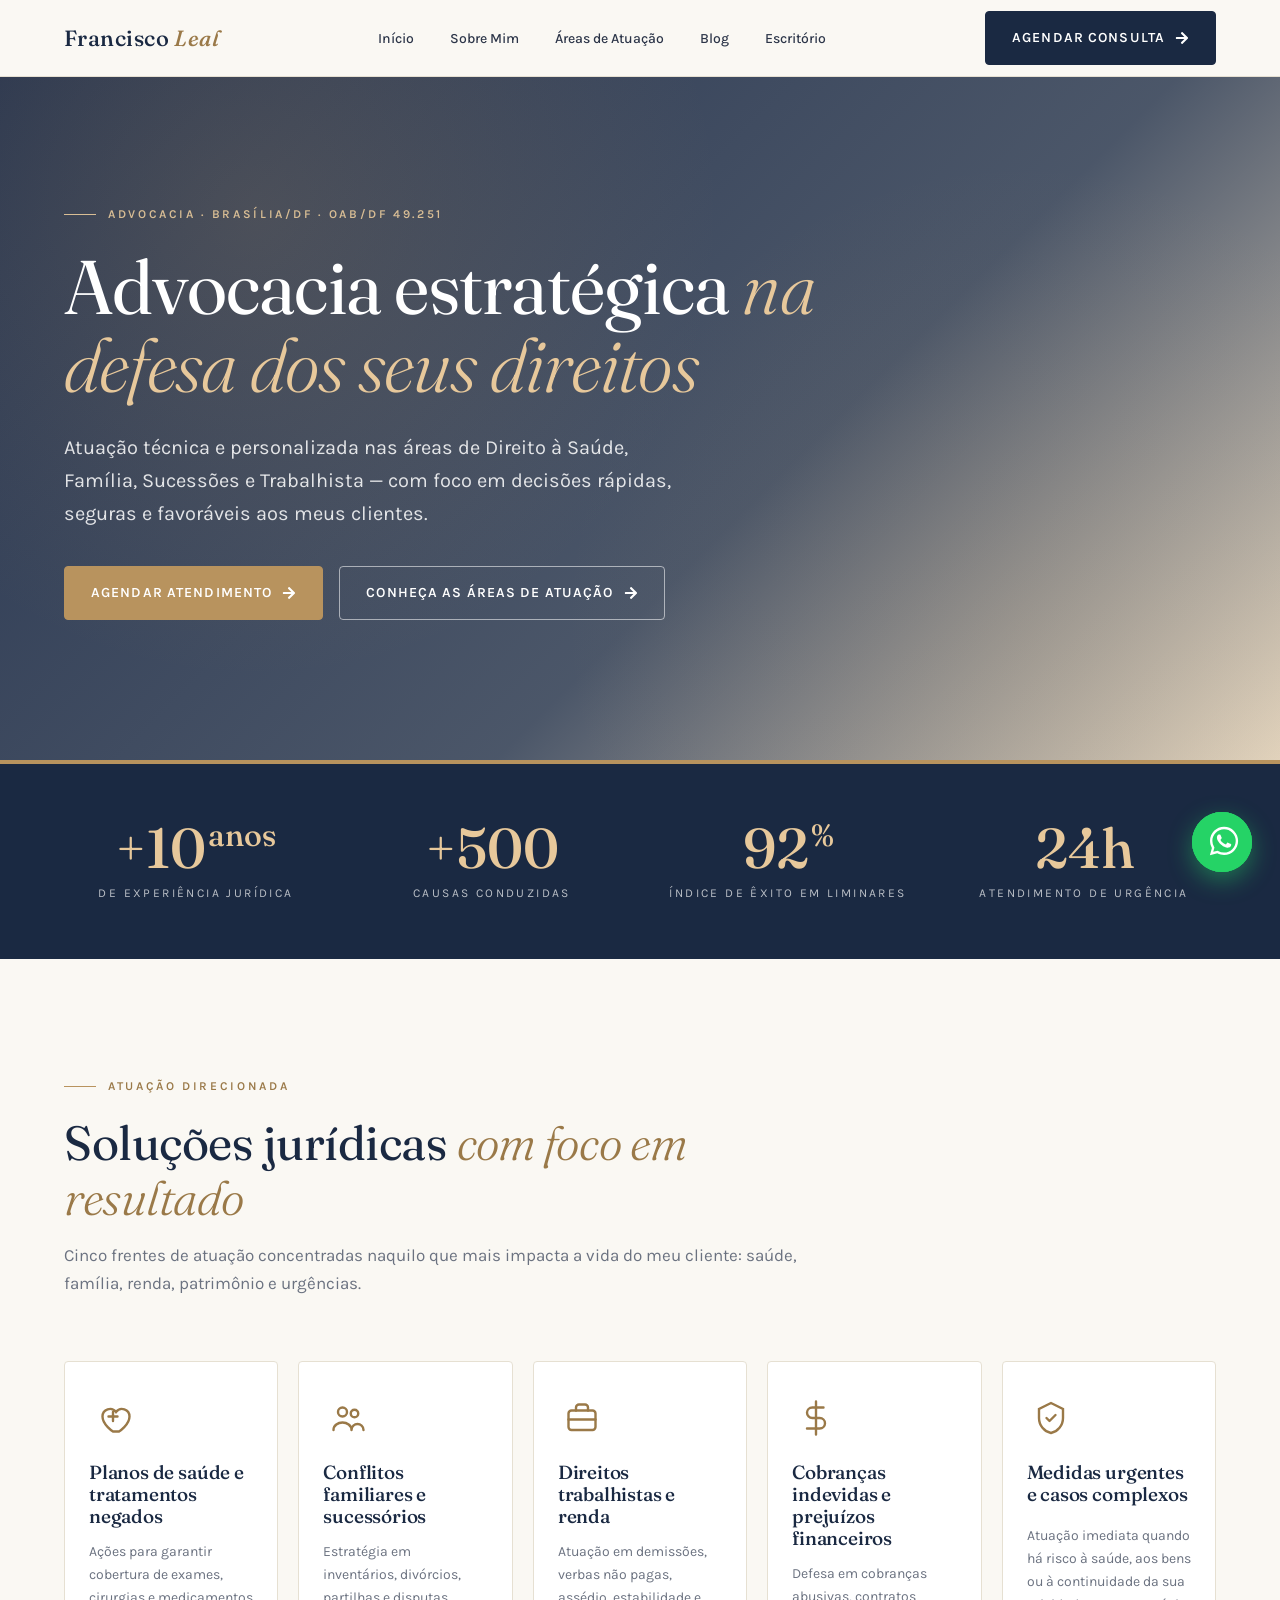
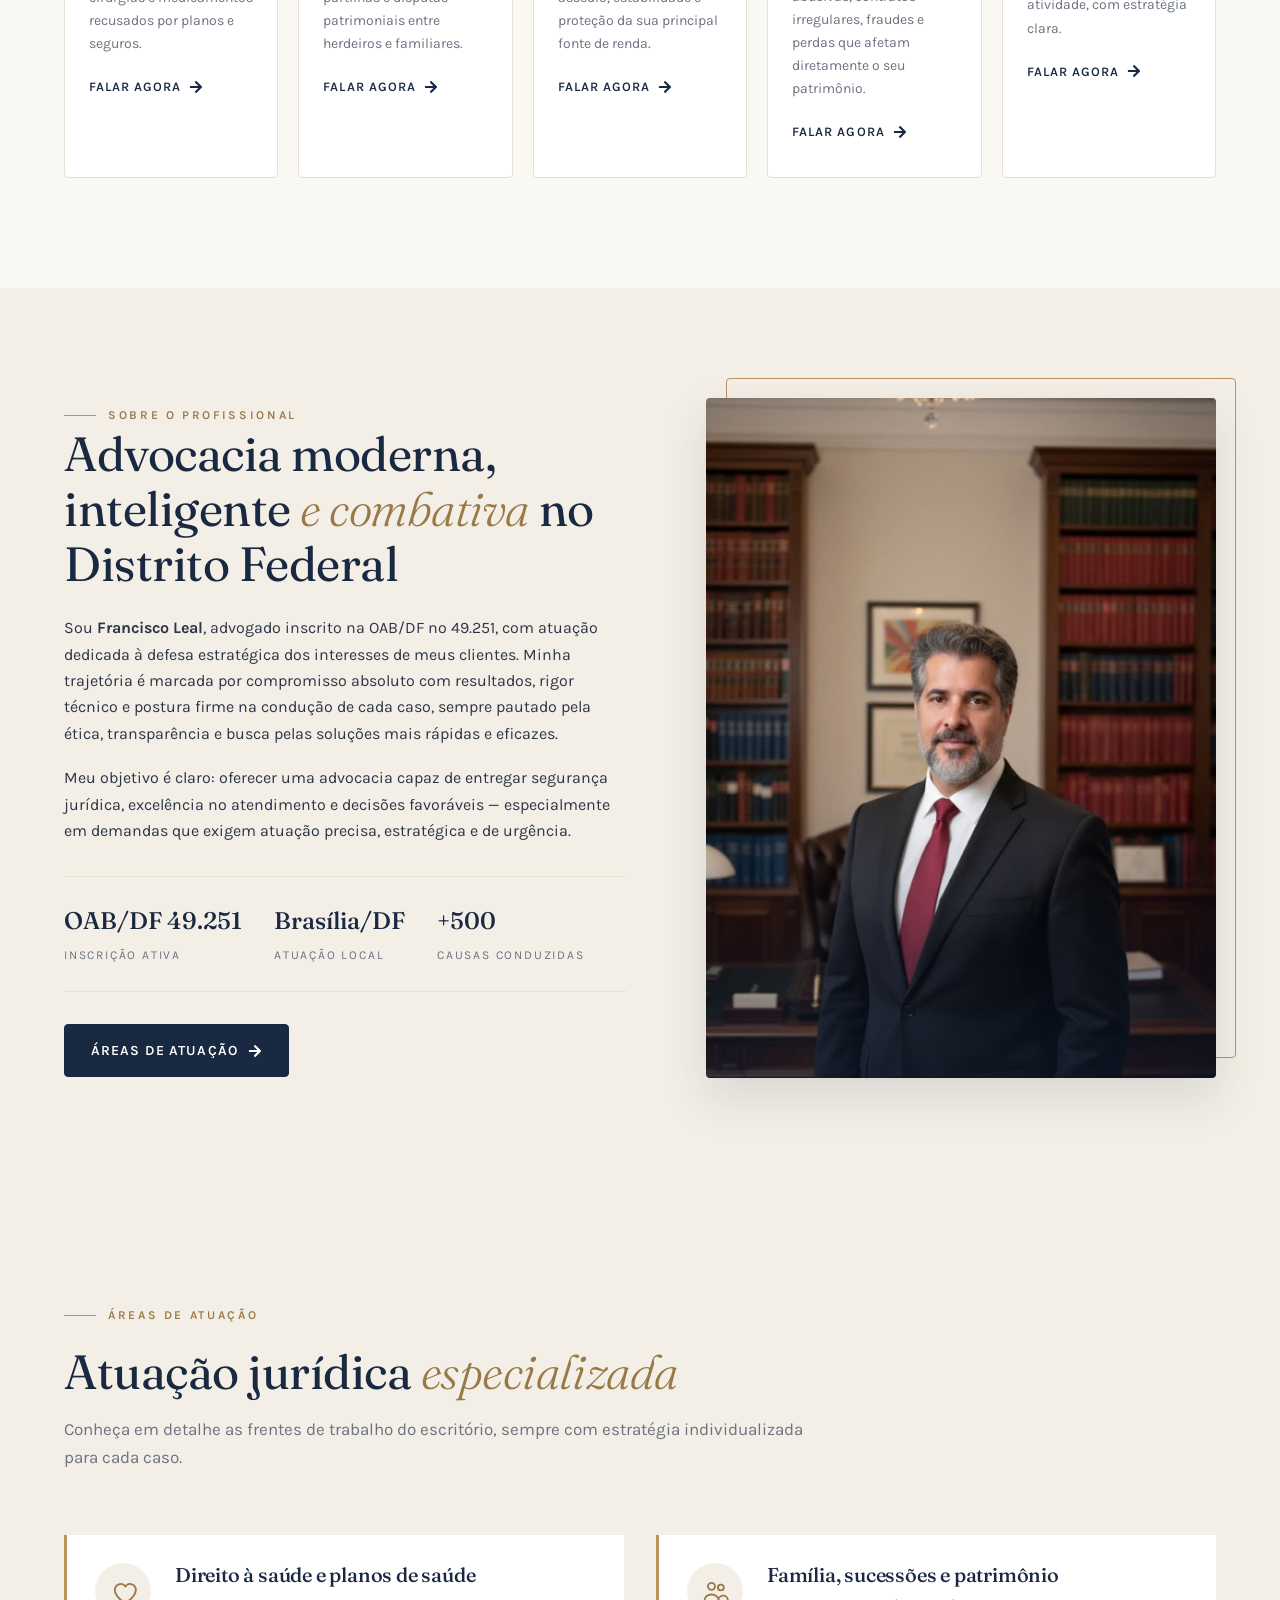
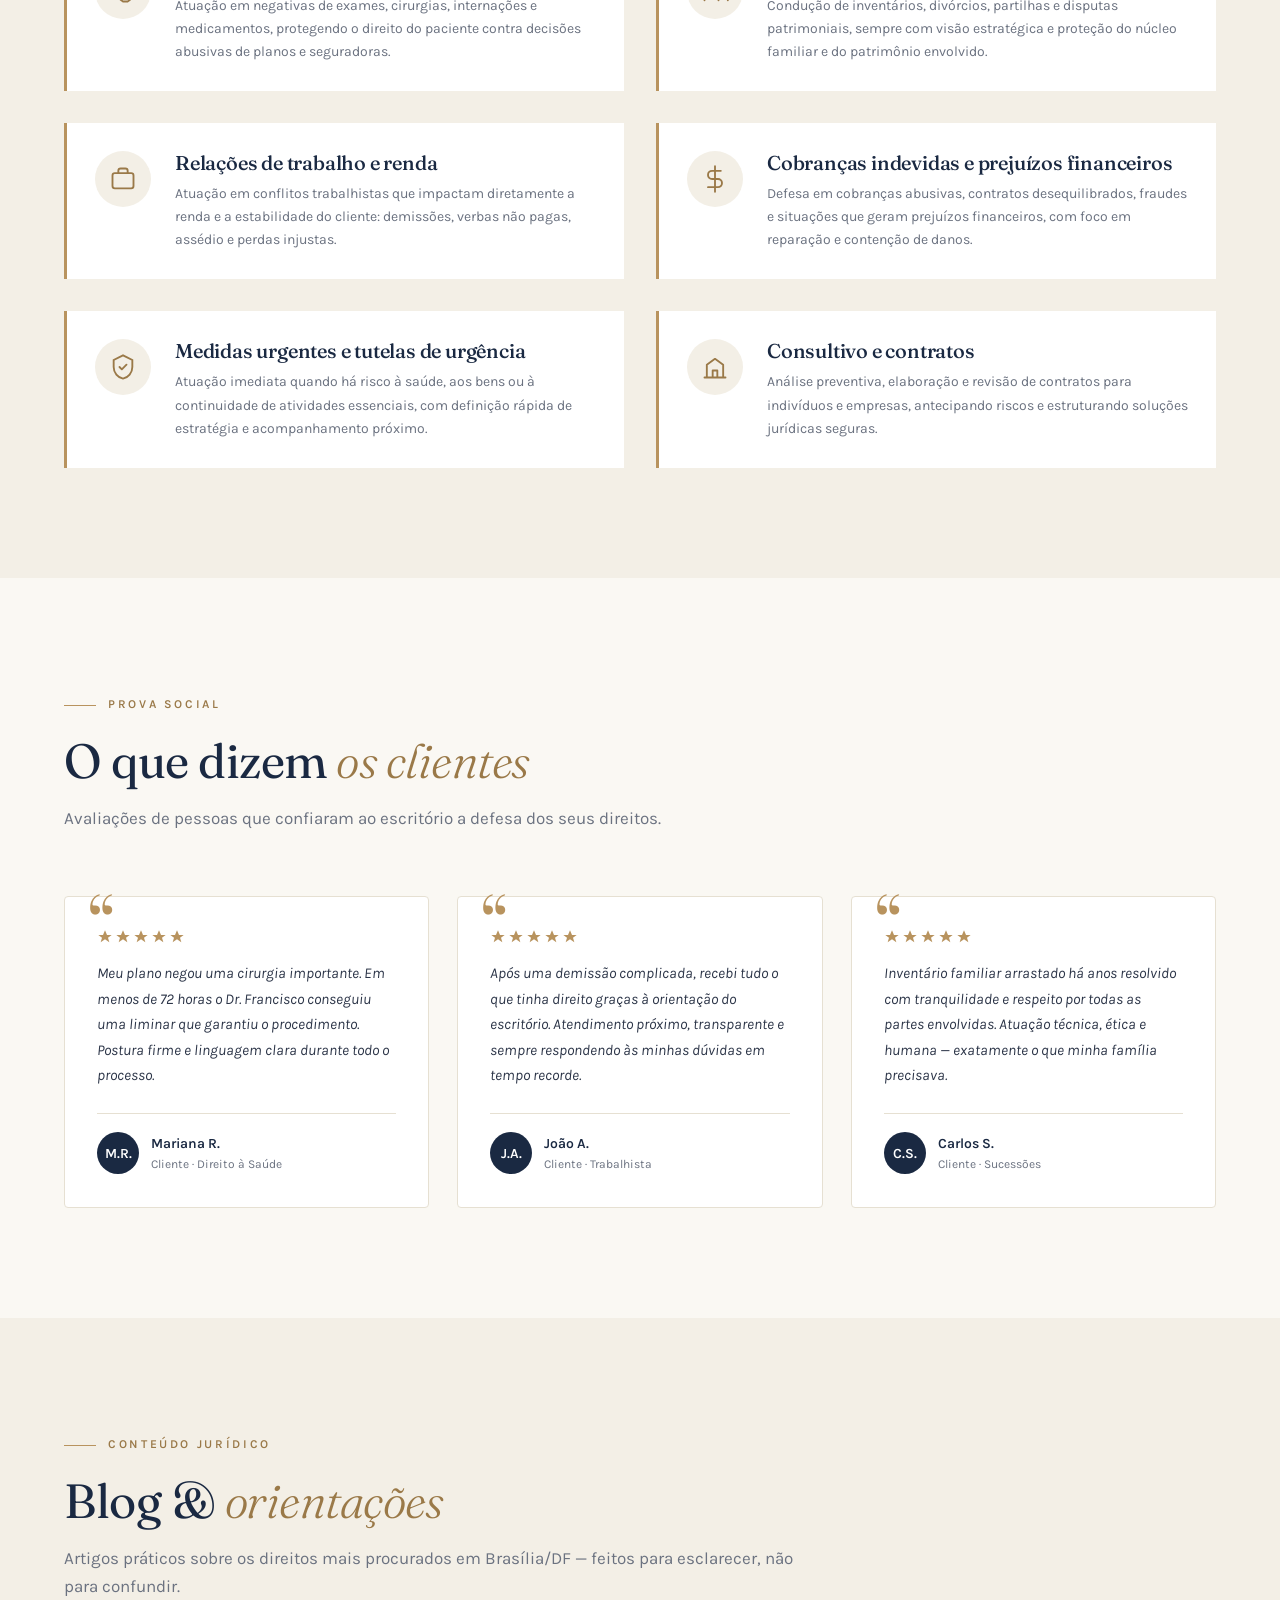
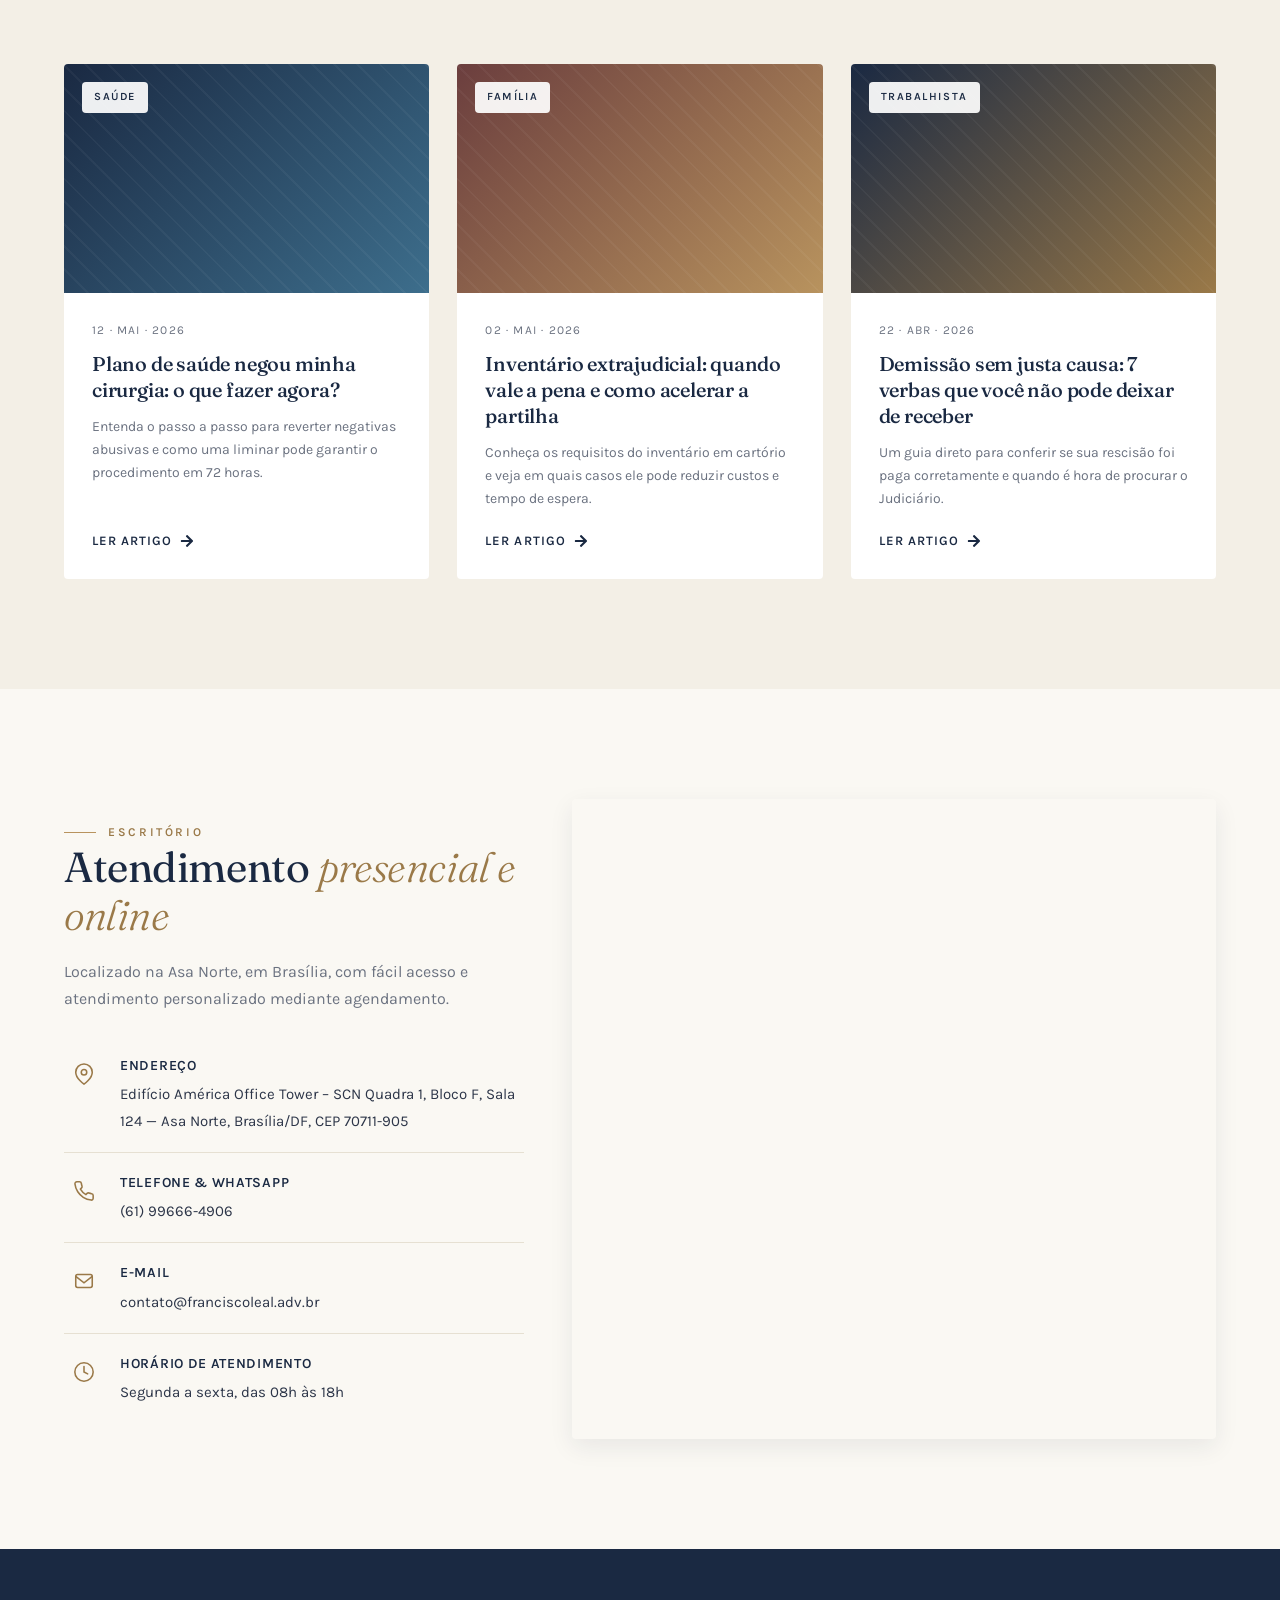
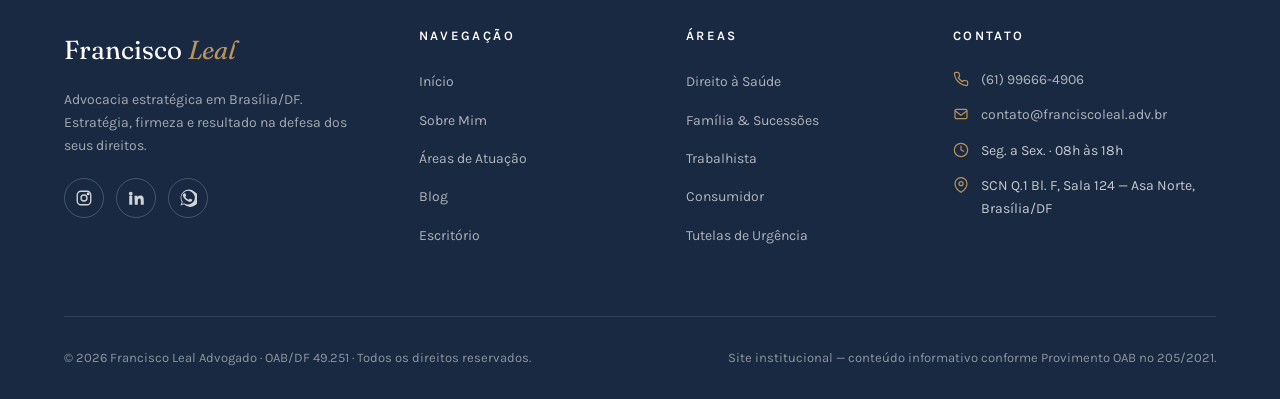
==== index.html @ 232516f7 "Alinhamento botão WhatsApp" ====
<!DOCTYPE html>
<html lang="pt-BR">
<head>
  <meta charset="UTF-8">
  <meta http-equiv="X-UA-Compatible" content="IE=edge">
  <meta name="viewport" content="width=device-width, initial-scale=1.0">

  <!-- ============================================================
       SEO ON-PAGE  (corrige Crítico #4 e #6 do plano de ação)
       ============================================================ -->
  <title>Francisco Leal Advogado | Brasília/DF – Saúde, Família e Trabalhista</title>
  <meta name="description" content="Francisco Leal Advogado (OAB/DF 49.251). Advocacia estratégica em Brasília/DF nas áreas de Direito à Saúde, Família, Sucessões e Trabalhista. Atendimento ágil e personalizado. Agende sua consulta.">
  <meta name="keywords" content="advogado brasília, advogado df, advogado plano de saúde df, liminar saúde brasília, advogado inventário df, advogado trabalhista brasília, francisco leal advogado, OAB DF">
  <meta name="author" content="Francisco Leal Advogado">
  <meta name="robots" content="index, follow, max-image-preview:large">
  <meta name="geo.region" content="BR-DF">
  <meta name="geo.placename" content="Brasília">
  <link rel="canonical" href="https://franciscoleal.adv.br/">

  <!-- Open Graph (WhatsApp / Facebook / LinkedIn preview) -->
  <meta property="og:locale" content="pt_BR">
  <meta property="og:type" content="website">
  <meta property="og:title" content="Francisco Leal Advogado | Brasília/DF – Saúde, Família e Trabalhista">
  <meta property="og:description" content="Advocacia estratégica em Brasília/DF. Atuação em Direito à Saúde, Família, Sucessões e Trabalhista. OAB/DF 49.251.">
  <meta property="og:url" content="https://franciscoleal.adv.br/">
  <meta property="og:site_name" content="Francisco Leal Advogado">
  <meta property="og:image" content="https://franciscoleal.adv.br/wp-content/uploads/og-cover.jpg">
  <meta property="og:image:width" content="1200">
  <meta property="og:image:height" content="630">

  <!-- Twitter Card -->
  <meta name="twitter:card" content="summary_large_image">
  <meta name="twitter:title" content="Francisco Leal Advogado | Brasília/DF – Saúde, Família e Trabalhista">
  <meta name="twitter:description" content="Advocacia estratégica em Brasília/DF. Saúde, Família e Trabalhista. OAB/DF 49.251.">
  <meta name="twitter:image" content="https://franciscoleal.adv.br/wp-content/uploads/og-cover.jpg">

  <!-- Favicon -->
  <link rel="icon" href="https://franciscoleal.adv.br/wp-content/uploads/2025/12/cropped-uyl-32x32.png" sizes="32x32">
  <link rel="apple-touch-icon" href="https://franciscoleal.adv.br/wp-content/uploads/2025/12/cropped-uyl-180x180.png">

  <!-- ============================================================
       SCHEMA.ORG / JSON-LD  (corrige Crítico #5 do plano de ação)
       Identifica o site como LegalService + Attorney + LocalBusiness
       ============================================================ -->
  <script type="application/ld+json">
  {
    "@context": "https://schema.org",
    "@type": ["LegalService", "Attorney", "LocalBusiness"],
    "name": "Francisco Leal Advogado",
    "alternateName": "Escritório Francisco Leal",
    "url": "https://franciscoleal.adv.br/",
    "image": "https://franciscoleal.adv.br/wp-content/uploads/2026/01/kxk1ue.jpeg",
    "logo": "https://franciscoleal.adv.br/wp-content/uploads/uyl.png",
    "description": "Escritório de advocacia em Brasília/DF com atuação em Direito à Saúde, Família, Sucessões e Trabalhista.",
    "priceRange": "$$",
    "telephone": "+55-61-99666-4906",
    "email": "contato@franciscoleal.adv.br",
    "founder": {
      "@type": "Person",
      "name": "Francisco Leal",
      "jobTitle": "Advogado",
      "identifier": "OAB/DF 49.251"
    },
    "address": {
      "@type": "PostalAddress",
      "streetAddress": "Edifício América Office Tower – SCN Quadra 1 Bloco F, Sala 124, Asa Norte",
      "addressLocality": "Brasília",
      "addressRegion": "DF",
      "postalCode": "70711-905",
      "addressCountry": "BR"
    },
    "geo": {
      "@type": "GeoCoordinates",
      "latitude": -15.7910,
      "longitude": -47.8919
    },
    "openingHoursSpecification": [{
      "@type": "OpeningHoursSpecification",
      "dayOfWeek": ["Monday","Tuesday","Wednesday","Thursday","Friday"],
      "opens": "08:00",
      "closes": "18:00"
    }],
    "areaServed": {
      "@type": "AdministrativeArea",
      "name": "Distrito Federal"
    },
    "sameAs": [
      "https://www.instagram.com/franciscoleal.adv",
      "https://www.linkedin.com/in/francisco-leal-advogado"
    ],
    "knowsAbout": [
      "Direito à Saúde",
      "Direito de Família",
      "Sucessões e Inventários",
      "Direito do Trabalho",
      "Direito do Consumidor",
      "Tutelas de Urgência"
    ]
  }
  </script>

  <!-- Tipografia (corrige Importante #2 – substitui 35+ requisições do Elementor) -->
  <link rel="preconnect" href="https://fonts.googleapis.com">
  <link rel="preconnect" href="https://fonts.gstatic.com" crossorigin>
  <link href="https://fonts.googleapis.com/css2?family=Fraunces:opsz,wght@9..144,300;9..144,400;9..144,500;9..144,600;9..144,700&family=Karla:wght@300;400;500;600;700&display=swap" rel="stylesheet">

  <style>
    /* ============================================================
       DESIGN TOKENS
       ============================================================ */
    :root {
      --color-bg: #faf8f3;
      --color-bg-alt: #f3efe6;
      --color-ink: #1a2942;
      --color-ink-soft: #2c3548;
      --color-muted: #6b7280;
      --color-line: #e6e0d2;
      --color-gold: #b8935e;
      --color-gold-dark: #9a7948;
      --color-white: #ffffff;
      --color-whatsapp: #25d366;

      --font-display: "Fraunces", Georgia, "Times New Roman", serif;
      --font-body: "Karla", -apple-system, BlinkMacSystemFont, "Segoe UI", sans-serif;

      --container: 1200px;
      --radius: 4px;
      --shadow-sm: 0 1px 2px rgba(26,41,66,0.06);
      --shadow-md: 0 8px 24px rgba(26,41,66,0.08);
      --shadow-lg: 0 20px 48px rgba(26,41,66,0.12);

      --ease: cubic-bezier(.2,.7,.2,1);
    }

    /* ============================================================
       RESET / BASE
       ============================================================ */
    *,*::before,*::after { box-sizing: border-box; }
    html { scroll-behavior: smooth; -webkit-text-size-adjust: 100%; }
    body {
      margin: 0;
      font-family: var(--font-body);
      font-size: 16px;
      line-height: 1.65;
      color: var(--color-ink-soft);
      background: var(--color-bg);
      -webkit-font-smoothing: antialiased;
      -moz-osx-font-smoothing: grayscale;
    }
    img { max-width: 100%; display: block; height: auto; }
    a { color: var(--color-ink); text-decoration: none; transition: color .25s var(--ease); }
    a:hover { color: var(--color-gold-dark); }
    h1,h2,h3,h4 {
      font-family: var(--font-display);
      color: var(--color-ink);
      font-weight: 400;
      line-height: 1.15;
      letter-spacing: -0.01em;
      margin: 0 0 .5em;
    }
    p { margin: 0 0 1em; }

    .container { width: 100%; max-width: var(--container); margin: 0 auto; padding: 0 24px; }
    .eyebrow {
      font-family: var(--font-body);
      font-size: 12px;
      font-weight: 600;
      letter-spacing: .22em;
      text-transform: uppercase;
      color: var(--color-gold-dark);
      display: inline-flex;
      align-items: center;
      gap: 12px;
    }
    .eyebrow::before {
      content: "";
      width: 32px;
      height: 1px;
      background: var(--color-gold);
    }

    /* Botões */
    .btn {
      display: inline-flex;
      align-items: center;
      gap: 10px;
      padding: 14px 26px;
      font-family: var(--font-body);
      font-size: 14px;
      font-weight: 600;
      letter-spacing: .08em;
      text-transform: uppercase;
      border: 1px solid transparent;
      border-radius: var(--radius);
      cursor: pointer;
      transition: all .25s var(--ease);
      white-space: nowrap;
    }
    .btn-primary {
      background: var(--color-ink);
      color: var(--color-white);
      border-color: var(--color-ink);
    }
    .btn-primary:hover {
      background: var(--color-gold-dark);
      border-color: var(--color-gold-dark);
      color: var(--color-white);
      transform: translateY(-1px);
      box-shadow: var(--shadow-md);
    }
    .btn-ghost {
      background: transparent;
      color: var(--color-ink);
      border-color: var(--color-ink);
    }
    .btn-ghost:hover {
      background: var(--color-ink);
      color: var(--color-white);
    }
    .btn-gold {
      background: var(--color-gold);
      color: var(--color-white);
      border-color: var(--color-gold);
    }
    .btn-gold:hover {
      background: var(--color-gold-dark);
      border-color: var(--color-gold-dark);
    }
    .btn .arrow { transition: transform .25s var(--ease); }
    .btn:hover .arrow { transform: translateX(4px); }

    /* ============================================================
       HEADER
       ============================================================ */
    .site-header {
      position: sticky;
      top: 0;
      z-index: 50;
      background: rgba(250,248,243,0.92);
      backdrop-filter: saturate(180%) blur(10px);
      -webkit-backdrop-filter: saturate(180%) blur(10px);
      border-bottom: 1px solid var(--color-line);
    }
    .nav {
      display: flex;
      align-items: center;
      justify-content: space-between;
      height: 76px;
    }
    .nav-logo {
      font-family: var(--font-display);
      font-size: 22px;
      font-weight: 500;
      color: var(--color-ink);
      letter-spacing: .02em;
    }
    .nav-logo span { color: var(--color-gold-dark); font-style: italic; }
    .nav-menu {
      display: flex;
      gap: 36px;
      list-style: none;
      margin: 0;
      padding: 0;
    }
    .nav-menu a {
      font-size: 14px;
      font-weight: 500;
      color: var(--color-ink-soft);
      position: relative;
      padding: 4px 0;
    }
    .nav-menu a::after {
      content: "";
      position: absolute;
      left: 0; right: 0; bottom: -2px;
      height: 1px;
      background: var(--color-gold);
      transform: scaleX(0);
      transform-origin: right;
      transition: transform .3s var(--ease);
    }
    .nav-menu a:hover::after { transform: scaleX(1); transform-origin: left; }
    .nav-cta { display: flex; align-items: center; gap: 12px; }
    .mobile-toggle {
      display: none;
      background: none;
      border: 0;
      cursor: pointer;
      padding: 8px;
    }
    .mobile-toggle span {
      display: block;
      width: 24px;
      height: 2px;
      background: var(--color-ink);
      margin: 5px 0;
      transition: .3s var(--ease);
    }

    /* ============================================================
       HERO (corrige Crítico #2 – substitui screenshot por composição editorial)
       ============================================================ */
    .hero {
      position: relative;
      background:
        linear-gradient(135deg, rgba(22,37,66,0.92) 0%, rgba(26,41,66,0.78) 60%, rgba(184,147,94,0.35) 100%),
        url("https://images.unsplash.com/photo-1589829545856-d10d557cf95f?auto=format&fit=crop&w=2000&q=80") center/cover no-repeat;
      color: var(--color-white);
      padding: 120px 0 140px;
      overflow: hidden;
    }
    .hero::before {
      content: "";
      position: absolute;
      inset: 0;
      background-image:
        radial-gradient(circle at 20% 20%, rgba(184,147,94,0.18), transparent 40%),
        radial-gradient(circle at 80% 80%, rgba(184,147,94,0.10), transparent 40%);
      pointer-events: none;
    }
    .hero-inner { position: relative; max-width: 820px; }
    .hero .eyebrow { color: #d9be95; }
    .hero .eyebrow::before { background: #d9be95; }
    .hero h1 {
      color: var(--color-white);
      font-size: clamp(40px, 6.4vw, 76px);
      line-height: 1.02;
      font-weight: 400;
      margin: 24px 0 28px;
    }
    .hero h1 em {
      font-style: italic;
      font-weight: 300;
      color: #e7c89b;
    }
    .hero p.lead {
      font-size: clamp(17px, 1.6vw, 20px);
      color: rgba(255,255,255,.85);
      max-width: 620px;
      margin-bottom: 36px;
    }
    .hero-actions { display: flex; flex-wrap: wrap; gap: 16px; }
    .hero .btn-ghost { color: #fff; border-color: rgba(255,255,255,.55); }
    .hero .btn-ghost:hover { background: #fff; color: var(--color-ink); }

    /* ============================================================
       AUTHORITY METRICS  (corrige Importante #6 – métricas de autoridade)
       ============================================================ */
    .metrics {
      background: var(--color-ink);
      color: var(--color-white);
      padding: 56px 0;
      border-top: 4px solid var(--color-gold);
    }
    .metrics-grid {
      display: grid;
      grid-template-columns: repeat(4, 1fr);
      gap: 32px;
      text-align: center;
    }
    .metric-num {
      font-family: var(--font-display);
      font-size: clamp(36px, 4.4vw, 56px);
      font-weight: 500;
      color: #e7c89b;
      line-height: 1;
      margin-bottom: 8px;
    }
    .metric-num sup { font-size: .55em; vertical-align: top; margin-left: 2px; }
    .metric-label {
      font-size: 12px;
      letter-spacing: .2em;
      text-transform: uppercase;
      color: rgba(255,255,255,.7);
    }

    /* ============================================================
       SERVICES CARDS  (corrige Crítico #7 – links agora funcionam)
       ============================================================ */
    section { padding: 110px 0; }
    .section-head { max-width: 760px; margin-bottom: 64px; }
    .section-head h2 {
      font-size: clamp(32px, 4vw, 48px);
      margin: 18px 0 16px;
    }
    .section-head h2 em { font-style: italic; color: var(--color-gold-dark); font-weight: 300; }
    .section-head p { font-size: 17px; color: var(--color-muted); margin: 0; }

    .cards {
      display: grid;
      grid-template-columns: repeat(5, 1fr);
      gap: 20px;
    }
    .card {
      background: var(--color-white);
      border: 1px solid var(--color-line);
      border-radius: var(--radius);
      padding: 32px 24px;
      transition: all .3s var(--ease);
      position: relative;
      overflow: hidden;
    }
    .card::before {
      content: "";
      position: absolute;
      top: 0; left: 0; right: 0;
      height: 3px;
      background: var(--color-gold);
      transform: scaleX(0);
      transform-origin: left;
      transition: transform .35s var(--ease);
    }
    .card:hover {
      transform: translateY(-6px);
      box-shadow: var(--shadow-lg);
    }
    .card:hover::before { transform: scaleX(1); }
    .card-icon {
      width: 48px; height: 48px;
      display: inline-flex;
      align-items: center;
      justify-content: center;
      color: var(--color-gold-dark);
      margin-bottom: 20px;
    }
    .card-icon svg { width: 36px; height: 36px; }
    .card h3 {
      font-size: 19px;
      font-weight: 500;
      margin-bottom: 12px;
      min-height: 50px;
    }
    .card p {
      font-size: 14px;
      color: var(--color-muted);
      margin-bottom: 18px;
    }
    .card-link {
      display: inline-flex;
      align-items: center;
      gap: 8px;
      font-size: 13px;
      font-weight: 600;
      letter-spacing: .08em;
      text-transform: uppercase;
      color: var(--color-ink);
    }
    .card-link:hover { color: var(--color-gold-dark); }
    .card-link svg { width: 14px; height: 14px; transition: transform .25s var(--ease); }
    .card-link:hover svg { transform: translateX(4px); }

    /* ============================================================
       ABOUT
       ============================================================ */
    .about-grid {
      display: grid;
      grid-template-columns: 1.1fr 1fr;
      gap: 80px;
      align-items: center;
    }
    .about-content h2 {
      font-size: clamp(32px, 4vw, 48px);
      margin-bottom: 24px;
    }
    .about-content h2 em { font-style: italic; color: var(--color-gold-dark); font-weight: 300; }
    .about-content p {
      font-size: 16px;
      color: var(--color-ink-soft);
      margin-bottom: 18px;
    }
    .about-credentials {
      display: flex;
      gap: 32px;
      margin: 32px 0;
      padding: 24px 0;
      border-top: 1px solid var(--color-line);
      border-bottom: 1px solid var(--color-line);
    }
    .credential { display: flex; gap: 12px; align-items: center; }
    .credential strong {
      font-family: var(--font-display);
      font-size: 24px;
      font-weight: 500;
      color: var(--color-ink);
      display: block;
    }
    .credential span {
      font-size: 12px;
      letter-spacing: .15em;
      text-transform: uppercase;
      color: var(--color-muted);
    }
    .about-image {
      position: relative;
    }
    .about-image-frame {
      aspect-ratio: 3 / 4;
      background:
        linear-gradient(180deg, rgba(22,37,66,0) 60%, rgba(22,37,66,0.45) 100%),
        url("images/francisco_1.jpeg") center/cover no-repeat;
      border-radius: var(--radius);
      box-shadow: var(--shadow-lg);
    }
    .about-image::before {
      content: "";
      position: absolute;
      inset: -20px -20px 20px 20px;
      border: 1px solid var(--color-gold);
      border-radius: var(--radius);
      z-index: -1;
    }

    /* ============================================================
       AREAS (DETAILED)
       ============================================================ */
    .areas-bg { background: var(--color-bg-alt); }
    .areas-list {
      display: grid;
      grid-template-columns: repeat(2, 1fr);
      gap: 32px;
    }
    .area-item {
      display: flex;
      gap: 24px;
      padding: 28px;
      background: var(--color-white);
      border-left: 3px solid var(--color-gold);
      transition: all .3s var(--ease);
    }
    .area-item:hover {
      box-shadow: var(--shadow-md);
      transform: translateX(4px);
    }
    .area-icon {
      flex-shrink: 0;
      width: 56px; height: 56px;
      background: var(--color-bg-alt);
      border-radius: 50%;
      display: flex;
      align-items: center;
      justify-content: center;
      color: var(--color-gold-dark);
    }
    .area-icon svg { width: 28px; height: 28px; }
    .area-item h3 {
      font-size: 20px;
      font-weight: 500;
      margin-bottom: 8px;
    }
    .area-item p {
      font-size: 14px;
      color: var(--color-muted);
      margin: 0;
    }

    /* ============================================================
       TESTIMONIALS  (corrige Importante #5 – prova social)
       ============================================================ */
    .testimonials-grid {
      display: grid;
      grid-template-columns: repeat(3, 1fr);
      gap: 28px;
    }
    .testimonial {
      background: var(--color-white);
      padding: 32px;
      border: 1px solid var(--color-line);
      border-radius: var(--radius);
      position: relative;
    }
    .testimonial::before {
      content: "“";
      position: absolute;
      top: -10px;
      left: 24px;
      font-family: var(--font-display);
      font-size: 80px;
      line-height: 1;
      color: var(--color-gold);
    }
    .stars {
      display: flex;
      gap: 2px;
      margin-bottom: 16px;
      color: var(--color-gold);
    }
    .stars svg { width: 16px; height: 16px; }
    .testimonial-text {
      font-size: 15px;
      color: var(--color-ink-soft);
      font-style: italic;
      margin-bottom: 24px;
      line-height: 1.7;
    }
    .testimonial-author {
      display: flex;
      align-items: center;
      gap: 12px;
      padding-top: 18px;
      border-top: 1px solid var(--color-line);
    }
    .testimonial-avatar {
      width: 42px; height: 42px;
      border-radius: 50%;
      background: var(--color-ink);
      color: var(--color-white);
      display: flex;
      align-items: center;
      justify-content: center;
      font-weight: 600;
      font-size: 14px;
    }
    .testimonial-name { font-weight: 600; font-size: 14px; color: var(--color-ink); }
    .testimonial-meta { font-size: 12px; color: var(--color-muted); }

    /* ============================================================
       BLOG  (corrige Importante #8 – blog jurídico)
       ============================================================ */
    .blog-bg { background: var(--color-bg-alt); }
    .blog-grid {
      display: grid;
      grid-template-columns: repeat(3, 1fr);
      gap: 28px;
    }
    .blog-card {
      background: var(--color-white);
      border-radius: var(--radius);
      overflow: hidden;
      transition: all .3s var(--ease);
      display: flex;
      flex-direction: column;
    }
    .blog-card:hover {
      transform: translateY(-4px);
      box-shadow: var(--shadow-md);
    }
    .blog-image {
      aspect-ratio: 16/10;
      background: linear-gradient(135deg, var(--color-ink) 0%, var(--color-gold-dark) 100%);
      position: relative;
      overflow: hidden;
    }
    .blog-image.health   { background: linear-gradient(135deg, #1a2942 0%, #3d6e8c 100%); }
    .blog-image.family   { background: linear-gradient(135deg, #6b3e3e 0%, #b8935e 100%); }
    .blog-image.labor    { background: linear-gradient(135deg, #1a2942 0%, #9a7948 100%); }
    .blog-image::after {
      content: "";
      position: absolute;
      inset: 0;
      background-image:
        repeating-linear-gradient(45deg, rgba(255,255,255,.04) 0 2px, transparent 2px 16px);
    }
    .blog-tag {
      position: absolute;
      top: 18px; left: 18px;
      background: rgba(255,255,255,.92);
      color: var(--color-ink);
      padding: 6px 12px;
      font-size: 11px;
      font-weight: 600;
      letter-spacing: .14em;
      text-transform: uppercase;
      border-radius: var(--radius);
    }
    .blog-body { padding: 28px; flex: 1; display: flex; flex-direction: column; }
    .blog-date {
      font-size: 12px;
      color: var(--color-muted);
      letter-spacing: .1em;
      text-transform: uppercase;
      margin-bottom: 10px;
    }
    .blog-body h3 {
      font-size: 20px;
      font-weight: 500;
      margin-bottom: 12px;
      line-height: 1.3;
    }
    .blog-body p {
      font-size: 14px;
      color: var(--color-muted);
      margin-bottom: 20px;
      flex: 1;
    }

    /* ============================================================
       OFFICE / MAP
       ============================================================ */
    .office-grid {
      display: grid;
      grid-template-columns: 1fr 1.4fr;
      gap: 48px;
      align-items: stretch;
    }
    .office-info { padding: 16px 0; }
    .office-info h2 {
      font-size: clamp(28px, 3.6vw, 42px);
      margin-bottom: 20px;
    }
    .office-info h2 em { font-style: italic; color: var(--color-gold-dark); font-weight: 300; }
    .office-detail {
      display: flex;
      gap: 16px;
      padding: 18px 0;
      border-bottom: 1px solid var(--color-line);
    }
    .office-detail:last-of-type { border-bottom: 0; }
    .office-detail-icon {
      flex-shrink: 0;
      width: 40px; height: 40px;
      color: var(--color-gold-dark);
      display: flex;
      align-items: center;
      justify-content: center;
    }
    .office-detail-icon svg { width: 22px; height: 22px; }
    .office-detail strong {
      display: block;
      font-family: var(--font-body);
      font-weight: 600;
      color: var(--color-ink);
      margin-bottom: 4px;
      font-size: 14px;
      letter-spacing: .05em;
      text-transform: uppercase;
    }
    .office-detail span, .office-detail a {
      color: var(--color-ink-soft);
      font-size: 15px;
    }
    .office-map {
      min-height: 480px;
      border-radius: var(--radius);
      overflow: hidden;
      box-shadow: var(--shadow-md);
    }
    .office-map iframe {
      width: 100%;
      height: 100%;
      min-height: 480px;
      border: 0;
    }

    /* ============================================================
       FOOTER  (corrige Crítico #3 – e-mail; Importante #9 – redes; #12 – ©)
       ============================================================ */
    .site-footer {
      background: var(--color-ink);
      color: rgba(255,255,255,.75);
      padding: 80px 0 30px;
    }
    .footer-grid {
      display: grid;
      grid-template-columns: 1.4fr 1fr 1fr 1.2fr;
      gap: 48px;
      margin-bottom: 56px;
    }
    .footer-brand-name {
      font-family: var(--font-display);
      font-size: 26px;
      color: var(--color-white);
      margin-bottom: 16px;
    }
    .footer-brand-name span { color: var(--color-gold); font-style: italic; }
    .footer p { font-size: 14px; color: rgba(255,255,255,.6); }
    .footer h4 {
      color: var(--color-white);
      font-family: var(--font-body);
      font-size: 13px;
      font-weight: 600;
      letter-spacing: .18em;
      text-transform: uppercase;
      margin-bottom: 24px;
    }
    .footer ul { list-style: none; padding: 0; margin: 0; }
    .footer li { margin-bottom: 12px; }
    .footer ul a {
      color: rgba(255,255,255,.65);
      font-size: 14px;
    }
    .footer ul a:hover { color: var(--color-gold); }
    .footer-contact li {
      display: flex;
      gap: 12px;
      align-items: flex-start;
      font-size: 14px;
    }
    .footer-contact svg {
      width: 16px; height: 16px;
      flex-shrink: 0;
      color: var(--color-gold);
      margin-top: 3px;
    }
    .footer-social {
      display: flex;
      gap: 12px;
      margin-top: 20px;
    }
    .social-icon {
      width: 40px; height: 40px;
      border: 1px solid rgba(255,255,255,.2);
      border-radius: 50%;
      display: inline-flex;
      align-items: center;
      justify-content: center;
      color: rgba(255,255,255,.8);
      transition: all .25s var(--ease);
    }
    .social-icon:hover {
      background: var(--color-gold);
      border-color: var(--color-gold);
      color: var(--color-white);
      transform: translateY(-2px);
    }
    .social-icon svg { width: 18px; height: 18px; }
    .footer-bottom {
      padding-top: 30px;
      border-top: 1px solid rgba(255,255,255,.1);
      display: flex;
      justify-content: space-between;
      align-items: center;
      flex-wrap: wrap;
      gap: 16px;
      font-size: 13px;
      color: rgba(255,255,255,.5);
    }
    .footer-bottom a { color: rgba(255,255,255,.7); }

    /* ============================================================
       FLOATING WHATSAPP BUTTON  (corrige Importante #7)
       ============================================================ */
    .whatsapp-float {
      position: fixed;
      bottom: 28px;
      right: 28px;
      width: 60px;
      height: 60px;
      background: var(--color-whatsapp);
      color: var(--color-white);
      border-radius: 50%;
      display: flex;
      align-items: center;
      justify-content: center;
      box-shadow: 0 8px 24px rgba(37,211,102,0.45);
      z-index: 100;
      transition: transform .25s var(--ease);
      isolation: isolate;
    }
    /* Pulsar de duplo anel — mais chamativo que o box-shadow simples */
    .whatsapp-float::before,
    .whatsapp-float::after {
      content: "";
      position: absolute;
      inset: 0;
      border-radius: 50%;
      background: var(--color-whatsapp);
      z-index: -1;
      animation: pulse-wa 2s cubic-bezier(0.4, 0, 0.6, 1) infinite;
    }
    .whatsapp-float::after {
      animation-delay: 1s;
    }
    .whatsapp-float:hover {
      transform: scale(1.08);
      color: var(--color-white);
    }
    /* Ajuste de posicionamento dentro do botão */
    .whatsapp-float svg {
      width: 34px;
      height: 34px;
      transform: translate(2px, -1px);
    }
    @keyframes pulse-wa {
      0%   { transform: scale(1);   opacity: 0.75; }
      100% { transform: scale(2.1); opacity: 0;    }
    }

    /* ============================================================
       RESPONSIVO
       ============================================================ */
    @media (max-width: 1024px) {
      .cards { grid-template-columns: repeat(3, 1fr); }
      .footer-grid { grid-template-columns: 1fr 1fr; gap: 36px; }
      .about-grid, .office-grid { grid-template-columns: 1fr; gap: 48px; }
      .testimonials-grid, .blog-grid { grid-template-columns: 1fr 1fr; }
    }
    @media (max-width: 768px) {
      section { padding: 72px 0; }
      .hero { padding: 90px 0 100px; }
      .nav-menu { display: none; }
      .mobile-toggle { display: block; }
      .nav-menu.open {
        display: flex;
        position: absolute;
        top: 76px; left: 0; right: 0;
        flex-direction: column;
        background: var(--color-bg);
        padding: 24px;
        border-bottom: 1px solid var(--color-line);
        gap: 18px;
      }
      .nav-cta .btn { padding: 10px 16px; font-size: 12px; }
      .nav-cta .btn-text-desktop { display: none; }
      .cards { grid-template-columns: 1fr; }
      .areas-list { grid-template-columns: 1fr; }
      .metrics-grid { grid-template-columns: repeat(2, 1fr); gap: 24px; }
      .testimonials-grid, .blog-grid, .footer-grid { grid-template-columns: 1fr; }
      .about-credentials { flex-wrap: wrap; gap: 20px; }
      .hero-actions { flex-direction: column; align-items: flex-start; }
      .hero-actions .btn { width: 100%; justify-content: center; }
      .whatsapp-float { width: 54px; height: 54px; bottom: 20px; right: 20px; }
    }

    /* Reveal on scroll */
    .reveal {
      opacity: 0;
      transform: translateY(20px);
      transition: opacity .8s var(--ease), transform .8s var(--ease);
    }
    .reveal.visible {
      opacity: 1;
      transform: translateY(0);
    }
  </style>
</head>

<body>

<!-- ============================================================
     HEADER / NAVIGATION
     (corrige Importante #10 – âncoras agora corretas e sem ?swcfpc=1)
     ============================================================ -->
<header class="site-header" role="banner">
  <div class="container nav">
    <a href="#inicio" class="nav-logo">Francisco <span>Leal</span></a>
    <nav aria-label="Menu principal">
      <ul class="nav-menu" id="navMenu">
        <li><a href="#inicio">Início</a></li>
        <li><a href="#sobremim">Sobre Mim</a></li>
        <li><a href="#areadeatuacao">Áreas de Atuação</a></li>
        <li><a href="#blog">Blog</a></li>
        <li><a href="#escritorio">Escritório</a></li>
      </ul>
    </nav>
    <div class="nav-cta">
      <a href="https://wa.me/5561996664906?text=Ol%C3%A1%2C%20gostaria%20de%20agendar%20uma%20consulta."
         target="_blank" rel="noopener" class="btn btn-primary">
        <span class="btn-text-desktop">Agendar consulta</span>
        <svg class="arrow" width="14" height="14" viewBox="0 0 448 512" fill="currentColor" aria-hidden="true"><path d="M190.5 66.9l22.2-22.2c9.4-9.4 24.6-9.4 33.9 0L441 239c9.4 9.4 9.4 24.6 0 33.9L246.6 467.3c-9.4 9.4-24.6 9.4-33.9 0l-22.2-22.2c-9.5-9.5-9.3-25 .4-34.3L311.4 296H24c-13.3 0-24-10.7-24-24v-32c0-13.3 10.7-24 24-24h287.4L190.9 101.2c-9.8-9.3-10-24.8-.4-34.3z"/></svg>
      </a>
      <button class="mobile-toggle" aria-label="Abrir menu" onclick="document.getElementById('navMenu').classList.toggle('open')">
        <span></span><span></span><span></span>
      </button>
    </div>
  </div>
</header>

<!-- ============================================================
     HERO
     ============================================================ -->
<section class="hero" id="inicio" aria-label="Apresentação">
  <div class="container">
    <div class="hero-inner">
      <span class="eyebrow">Advocacia · Brasília/DF · OAB/DF 49.251</span>
      <h1>Advocacia estratégica <em>na defesa dos seus direitos</em></h1>
      <p class="lead">Atuação técnica e personalizada nas áreas de Direito à Saúde, Família, Sucessões e Trabalhista — com foco em decisões rápidas, seguras e favoráveis aos meus clientes.</p>
      <div class="hero-actions">
        <a href="https://wa.me/5561996664906?text=Ol%C3%A1%2C%20gostaria%20de%20agendar%20uma%20consulta."
           target="_blank" rel="noopener" class="btn btn-gold">
          Agendar atendimento
          <svg class="arrow" width="14" height="14" viewBox="0 0 448 512" fill="currentColor" aria-hidden="true"><path d="M190.5 66.9l22.2-22.2c9.4-9.4 24.6-9.4 33.9 0L441 239c9.4 9.4 9.4 24.6 0 33.9L246.6 467.3c-9.4 9.4-24.6 9.4-33.9 0l-22.2-22.2c-9.5-9.5-9.3-25 .4-34.3L311.4 296H24c-13.3 0-24-10.7-24-24v-32c0-13.3 10.7-24 24-24h287.4L190.9 101.2c-9.8-9.3-10-24.8-.4-34.3z"/></svg>
        </a>
        <a href="#areadeatuacao" class="btn btn-ghost">
          Conheça as áreas de atuação
          <svg class="arrow" width="14" height="14" viewBox="0 0 448 512" fill="currentColor" aria-hidden="true"><path d="M190.5 66.9l22.2-22.2c9.4-9.4 24.6-9.4 33.9 0L441 239c9.4 9.4 9.4 24.6 0 33.9L246.6 467.3c-9.4 9.4-24.6 9.4-33.9 0l-22.2-22.2c-9.5-9.5-9.3-25 .4-34.3L311.4 296H24c-13.3 0-24-10.7-24-24v-32c0-13.3 10.7-24 24-24h287.4L190.9 101.2c-9.8-9.3-10-24.8-.4-34.3z"/></svg>
        </a>
      </div>
    </div>
  </div>
</section>

<!-- ============================================================
     AUTHORITY METRICS
     ============================================================ -->
<section class="metrics" aria-label="Métricas e autoridade" style="padding: 56px 0;">
  <div class="container">
    <div class="metrics-grid">
      <div>
        <div class="metric-num">+10<sup>anos</sup></div>
        <div class="metric-label">de experiência jurídica</div>
      </div>
      <div>
        <div class="metric-num">+500</div>
        <div class="metric-label">causas conduzidas</div>
      </div>
      <div>
        <div class="metric-num">92<sup>%</sup></div>
        <div class="metric-label">índice de êxito em liminares</div>
      </div>
      <div>
        <div class="metric-num">24h</div>
        <div class="metric-label">atendimento de urgência</div>
      </div>
    </div>
  </div>
</section>

<!-- ============================================================
     SERVICES (5 CARDS)
     ============================================================ -->
<section aria-labelledby="services-title">
  <div class="container">
    <div class="section-head reveal">
      <span class="eyebrow">Atuação direcionada</span>
      <h2 id="services-title">Soluções jurídicas <em>com foco em resultado</em></h2>
      <p>Cinco frentes de atuação concentradas naquilo que mais impacta a vida do meu cliente: saúde, família, renda, patrimônio e urgências.</p>
    </div>

    <div class="cards">
      <article class="card reveal">
        <div class="card-icon">
          <svg viewBox="0 0 24 24" fill="none" stroke="currentColor" stroke-width="1.6" aria-hidden="true"><path d="M12 21s-7-4.5-7-10a5 5 0 0 1 9-3 5 5 0 0 1 9 3c0 5.5-7 10-7 10z"/><path d="M12 8v6M9 11h6" stroke-linecap="round"/></svg>
        </div>
        <h3>Planos de saúde e tratamentos negados</h3>
        <p>Ações para garantir cobertura de exames, cirurgias e medicamentos recusados por planos e seguros.</p>
        <a href="https://wa.me/5561996664906?text=Ol%C3%A1%2C%20preciso%20de%20ajuda%20com%20negativa%20de%20plano%20de%20sa%C3%BAde."
           target="_blank" rel="noopener" class="card-link">
          Falar agora
          <svg viewBox="0 0 448 512" fill="currentColor" aria-hidden="true"><path d="M190.5 66.9l22.2-22.2c9.4-9.4 24.6-9.4 33.9 0L441 239c9.4 9.4 9.4 24.6 0 33.9L246.6 467.3c-9.4 9.4-24.6 9.4-33.9 0l-22.2-22.2c-9.5-9.5-9.3-25 .4-34.3L311.4 296H24c-13.3 0-24-10.7-24-24v-32c0-13.3 10.7-24 24-24h287.4L190.9 101.2c-9.8-9.3-10-24.8-.4-34.3z"/></svg>
        </a>
      </article>

      <article class="card reveal">
        <div class="card-icon">
          <svg viewBox="0 0 24 24" fill="none" stroke="currentColor" stroke-width="1.6" aria-hidden="true"><circle cx="9" cy="8" r="3"/><circle cx="17" cy="9" r="2.5"/><path d="M3 20c0-3 3-5 6-5s6 2 6 5M15 20c0-2.5 2-4 4-4s4 1.5 4 4" stroke-linecap="round"/></svg>
        </div>
        <h3>Conflitos familiares e sucessórios</h3>
        <p>Estratégia em inventários, divórcios, partilhas e disputas patrimoniais entre herdeiros e familiares.</p>
        <a href="https://wa.me/5561996664906?text=Ol%C3%A1%2C%20preciso%20de%20ajuda%20com%20assunto%20familiar%20ou%20sucess%C3%B3rio."
           target="_blank" rel="noopener" class="card-link">
          Falar agora
          <svg viewBox="0 0 448 512" fill="currentColor" aria-hidden="true"><path d="M190.5 66.9l22.2-22.2c9.4-9.4 24.6-9.4 33.9 0L441 239c9.4 9.4 9.4 24.6 0 33.9L246.6 467.3c-9.4 9.4-24.6 9.4-33.9 0l-22.2-22.2c-9.5-9.5-9.3-25 .4-34.3L311.4 296H24c-13.3 0-24-10.7-24-24v-32c0-13.3 10.7-24 24-24h287.4L190.9 101.2c-9.8-9.3-10-24.8-.4-34.3z"/></svg>
        </a>
      </article>

      <article class="card reveal">
        <div class="card-icon">
          <svg viewBox="0 0 24 24" fill="none" stroke="currentColor" stroke-width="1.6" aria-hidden="true"><rect x="3" y="7" width="18" height="13" rx="2"/><path d="M8 7V5a2 2 0 0 1 2-2h4a2 2 0 0 1 2 2v2M3 13h18" stroke-linecap="round"/></svg>
        </div>
        <h3>Direitos trabalhistas e renda</h3>
        <p>Atuação em demissões, verbas não pagas, assédio, estabilidade e proteção da sua principal fonte de renda.</p>
        <a href="https://wa.me/5561996664906?text=Ol%C3%A1%2C%20preciso%20de%20ajuda%20em%20quest%C3%A3o%20trabalhista."
           target="_blank" rel="noopener" class="card-link">
          Falar agora
          <svg viewBox="0 0 448 512" fill="currentColor" aria-hidden="true"><path d="M190.5 66.9l22.2-22.2c9.4-9.4 24.6-9.4 33.9 0L441 239c9.4 9.4 9.4 24.6 0 33.9L246.6 467.3c-9.4 9.4-24.6 9.4-33.9 0l-22.2-22.2c-9.5-9.5-9.3-25 .4-34.3L311.4 296H24c-13.3 0-24-10.7-24-24v-32c0-13.3 10.7-24 24-24h287.4L190.9 101.2c-9.8-9.3-10-24.8-.4-34.3z"/></svg>
        </a>
      </article>

      <article class="card reveal">
        <div class="card-icon">
          <svg viewBox="0 0 24 24" fill="none" stroke="currentColor" stroke-width="1.6" aria-hidden="true"><path d="M12 1v22M17 5H9.5a3.5 3.5 0 0 0 0 7h5a3.5 3.5 0 0 1 0 7H6" stroke-linecap="round"/></svg>
        </div>
        <h3>Cobranças indevidas e prejuízos financeiros</h3>
        <p>Defesa em cobranças abusivas, contratos irregulares, fraudes e perdas que afetam diretamente o seu patrimônio.</p>
        <a href="https://wa.me/5561996664906?text=Ol%C3%A1%2C%20preciso%20de%20ajuda%20com%20cobran%C3%A7as%20ou%20preju%C3%ADzos%20financeiros."
           target="_blank" rel="noopener" class="card-link">
          Falar agora
          <svg viewBox="0 0 448 512" fill="currentColor" aria-hidden="true"><path d="M190.5 66.9l22.2-22.2c9.4-9.4 24.6-9.4 33.9 0L441 239c9.4 9.4 9.4 24.6 0 33.9L246.6 467.3c-9.4 9.4-24.6 9.4-33.9 0l-22.2-22.2c-9.5-9.5-9.3-25 .4-34.3L311.4 296H24c-13.3 0-24-10.7-24-24v-32c0-13.3 10.7-24 24-24h287.4L190.9 101.2c-9.8-9.3-10-24.8-.4-34.3z"/></svg>
        </a>
      </article>

      <article class="card reveal">
        <div class="card-icon">
          <svg viewBox="0 0 24 24" fill="none" stroke="currentColor" stroke-width="1.6" aria-hidden="true"><path d="M12 2 4 6v6c0 5 3.5 9 8 10 4.5-1 8-5 8-10V6l-8-4z"/><path d="m9 12 2 2 4-4" stroke-linecap="round" stroke-linejoin="round"/></svg>
        </div>
        <h3>Medidas urgentes e casos complexos</h3>
        <p>Atuação imediata quando há risco à saúde, aos bens ou à continuidade da sua atividade, com estratégia clara.</p>
        <a href="https://wa.me/5561996664906?text=Ol%C3%A1%2C%20preciso%20de%20atendimento%20urgente."
           target="_blank" rel="noopener" class="card-link">
          Falar agora
          <svg viewBox="0 0 448 512" fill="currentColor" aria-hidden="true"><path d="M190.5 66.9l22.2-22.2c9.4-9.4 24.6-9.4 33.9 0L441 239c9.4 9.4 9.4 24.6 0 33.9L246.6 467.3c-9.4 9.4-24.6 9.4-33.9 0l-22.2-22.2c-9.5-9.5-9.3-25 .4-34.3L311.4 296H24c-13.3 0-24-10.7-24-24v-32c0-13.3 10.7-24 24-24h287.4L190.9 101.2c-9.8-9.3-10-24.8-.4-34.3z"/></svg>
        </a>
      </article>
    </div>
  </div>
</section>

<!-- ============================================================
     ABOUT
     ============================================================ -->
<section id="sobremim" aria-labelledby="about-title" style="background: var(--color-bg-alt);">
  <div class="container">
    <div class="about-grid">
      <div class="about-content reveal">
        <span class="eyebrow">Sobre o profissional</span>
        <h2 id="about-title">Advocacia moderna, inteligente <em>e combativa</em> no Distrito Federal</h2>
        <p>Sou <strong>Francisco Leal</strong>, advogado inscrito na OAB/DF nº 49.251, com atuação dedicada à defesa estratégica dos interesses de meus clientes. Minha trajetória é marcada por compromisso absoluto com resultados, rigor técnico e postura firme na condução de cada caso, sempre pautado pela ética, transparência e busca pelas soluções mais rápidas e eficazes.</p>
        <p>Meu objetivo é claro: oferecer uma advocacia capaz de entregar segurança jurídica, excelência no atendimento e decisões favoráveis — especialmente em demandas que exigem atuação precisa, estratégica e de urgência.</p>

        <div class="about-credentials">
          <div class="credential">
            <div>
              <strong>OAB/DF 49.251</strong>
              <span>Inscrição ativa</span>
            </div>
          </div>
          <div class="credential">
            <div>
              <strong>Brasília/DF</strong>
              <span>Atuação local</span>
            </div>
          </div>
          <div class="credential">
            <div>
              <strong>+500</strong>
              <span>Causas conduzidas</span>
            </div>
          </div>
        </div>

        <a href="#areadeatuacao" class="btn btn-primary">
          Áreas de atuação
          <svg class="arrow" width="14" height="14" viewBox="0 0 448 512" fill="currentColor" aria-hidden="true"><path d="M190.5 66.9l22.2-22.2c9.4-9.4 24.6-9.4 33.9 0L441 239c9.4 9.4 9.4 24.6 0 33.9L246.6 467.3c-9.4 9.4-24.6 9.4-33.9 0l-22.2-22.2c-9.5-9.5-9.3-25 .4-34.3L311.4 296H24c-13.3 0-24-10.7-24-24v-32c0-13.3 10.7-24 24-24h287.4L190.9 101.2c-9.8-9.3-10-24.8-.4-34.3z"/></svg>
        </a>
      </div>
      <div class="about-image reveal" role="img" aria-label="Foto institucional do Dr. Francisco Leal, advogado em Brasília/DF.">
        <div class="about-image-frame"></div>
      </div>
    </div>
  </div>
</section>

<!-- ============================================================
     AREAS DETAILED
     ============================================================ -->
<section class="areas-bg" id="areadeatuacao" aria-labelledby="areas-title">
  <div class="container">
    <div class="section-head reveal">
      <span class="eyebrow">Áreas de atuação</span>
      <h2 id="areas-title">Atuação jurídica <em>especializada</em></h2>
      <p>Conheça em detalhe as frentes de trabalho do escritório, sempre com estratégia individualizada para cada caso.</p>
    </div>

    <div class="areas-list">
      <article class="area-item reveal">
        <div class="area-icon">
          <svg viewBox="0 0 24 24" fill="none" stroke="currentColor" stroke-width="1.6" aria-hidden="true"><path d="M12 21s-7-4.5-7-10a5 5 0 0 1 9-3 5 5 0 0 1 9 3c0 5.5-7 10-7 10z"/></svg>
        </div>
        <div>
          <h3>Direito à saúde e planos de saúde</h3>
          <p>Atuação em negativas de exames, cirurgias, internações e medicamentos, protegendo o direito do paciente contra decisões abusivas de planos e seguradoras.</p>
        </div>
      </article>

      <article class="area-item reveal">
        <div class="area-icon">
          <svg viewBox="0 0 24 24" fill="none" stroke="currentColor" stroke-width="1.6" aria-hidden="true"><circle cx="9" cy="8" r="3"/><circle cx="17" cy="9" r="2.5"/><path d="M3 20c0-3 3-5 6-5s6 2 6 5M15 20c0-2.5 2-4 4-4s4 1.5 4 4" stroke-linecap="round"/></svg>
        </div>
        <div>
          <h3>Família, sucessões e patrimônio</h3>
          <p>Condução de inventários, divórcios, partilhas e disputas patrimoniais, sempre com visão estratégica e proteção do núcleo familiar e do patrimônio envolvido.</p>
        </div>
      </article>

      <article class="area-item reveal">
        <div class="area-icon">
          <svg viewBox="0 0 24 24" fill="none" stroke="currentColor" stroke-width="1.6" aria-hidden="true"><rect x="3" y="7" width="18" height="13" rx="2"/><path d="M8 7V5a2 2 0 0 1 2-2h4a2 2 0 0 1 2 2v2" stroke-linecap="round"/></svg>
        </div>
        <div>
          <h3>Relações de trabalho e renda</h3>
          <p>Atuação em conflitos trabalhistas que impactam diretamente a renda e a estabilidade do cliente: demissões, verbas não pagas, assédio e perdas injustas.</p>
        </div>
      </article>

      <article class="area-item reveal">
        <div class="area-icon">
          <svg viewBox="0 0 24 24" fill="none" stroke="currentColor" stroke-width="1.6" aria-hidden="true"><path d="M12 1v22M17 5H9.5a3.5 3.5 0 0 0 0 7h5a3.5 3.5 0 0 1 0 7H6" stroke-linecap="round"/></svg>
        </div>
        <div>
          <h3>Cobranças indevidas e prejuízos financeiros</h3>
          <p>Defesa em cobranças abusivas, contratos desequilibrados, fraudes e situações que geram prejuízos financeiros, com foco em reparação e contenção de danos.</p>
        </div>
      </article>

      <article class="area-item reveal">
        <div class="area-icon">
          <svg viewBox="0 0 24 24" fill="none" stroke="currentColor" stroke-width="1.6" aria-hidden="true"><path d="M12 2 4 6v6c0 5 3.5 9 8 10 4.5-1 8-5 8-10V6l-8-4z"/><path d="m9 12 2 2 4-4" stroke-linecap="round" stroke-linejoin="round"/></svg>
        </div>
        <div>
          <h3>Medidas urgentes e tutelas de urgência</h3>
          <p>Atuação imediata quando há risco à saúde, aos bens ou à continuidade de atividades essenciais, com definição rápida de estratégia e acompanhamento próximo.</p>
        </div>
      </article>

      <article class="area-item reveal">
        <div class="area-icon">
          <svg viewBox="0 0 24 24" fill="none" stroke="currentColor" stroke-width="1.6" aria-hidden="true"><path d="M3 21h18M5 21V10l7-5 7 5v11M10 21v-6h4v6" stroke-linecap="round" stroke-linejoin="round"/></svg>
        </div>
        <div>
          <h3>Consultivo e contratos</h3>
          <p>Análise preventiva, elaboração e revisão de contratos para indivíduos e empresas, antecipando riscos e estruturando soluções jurídicas seguras.</p>
        </div>
      </article>
    </div>
  </div>
</section>

<!-- ============================================================
     TESTIMONIALS (PROVA SOCIAL)
     ============================================================ -->
<section aria-labelledby="testimonials-title">
  <div class="container">
    <div class="section-head reveal">
      <span class="eyebrow">Prova social</span>
      <h2 id="testimonials-title">O que dizem <em>os clientes</em></h2>
      <p>Avaliações de pessoas que confiaram ao escritório a defesa dos seus direitos.</p>
    </div>

    <div class="testimonials-grid">
      <article class="testimonial reveal">
        <div class="stars" aria-label="5 de 5 estrelas">
          <svg viewBox="0 0 24 24" fill="currentColor" aria-hidden="true"><path d="m12 2 3 7h7l-5.5 4 2 7-6.5-4.5L5.5 20l2-7L2 9h7z"/></svg>
          <svg viewBox="0 0 24 24" fill="currentColor" aria-hidden="true"><path d="m12 2 3 7h7l-5.5 4 2 7-6.5-4.5L5.5 20l2-7L2 9h7z"/></svg>
          <svg viewBox="0 0 24 24" fill="currentColor" aria-hidden="true"><path d="m12 2 3 7h7l-5.5 4 2 7-6.5-4.5L5.5 20l2-7L2 9h7z"/></svg>
          <svg viewBox="0 0 24 24" fill="currentColor" aria-hidden="true"><path d="m12 2 3 7h7l-5.5 4 2 7-6.5-4.5L5.5 20l2-7L2 9h7z"/></svg>
          <svg viewBox="0 0 24 24" fill="currentColor" aria-hidden="true"><path d="m12 2 3 7h7l-5.5 4 2 7-6.5-4.5L5.5 20l2-7L2 9h7z"/></svg>
        </div>
        <p class="testimonial-text">Meu plano negou uma cirurgia importante. Em menos de 72 horas o Dr. Francisco conseguiu uma liminar que garantiu o procedimento. Postura firme e linguagem clara durante todo o processo.</p>
        <div class="testimonial-author">
          <div class="testimonial-avatar">M.R.</div>
          <div>
            <div class="testimonial-name">Mariana R.</div>
            <div class="testimonial-meta">Cliente · Direito à Saúde</div>
          </div>
        </div>
      </article>

      <article class="testimonial reveal">
        <div class="stars" aria-label="5 de 5 estrelas">
          <svg viewBox="0 0 24 24" fill="currentColor" aria-hidden="true"><path d="m12 2 3 7h7l-5.5 4 2 7-6.5-4.5L5.5 20l2-7L2 9h7z"/></svg>
          <svg viewBox="0 0 24 24" fill="currentColor" aria-hidden="true"><path d="m12 2 3 7h7l-5.5 4 2 7-6.5-4.5L5.5 20l2-7L2 9h7z"/></svg>
          <svg viewBox="0 0 24 24" fill="currentColor" aria-hidden="true"><path d="m12 2 3 7h7l-5.5 4 2 7-6.5-4.5L5.5 20l2-7L2 9h7z"/></svg>
          <svg viewBox="0 0 24 24" fill="currentColor" aria-hidden="true"><path d="m12 2 3 7h7l-5.5 4 2 7-6.5-4.5L5.5 20l2-7L2 9h7z"/></svg>
          <svg viewBox="0 0 24 24" fill="currentColor" aria-hidden="true"><path d="m12 2 3 7h7l-5.5 4 2 7-6.5-4.5L5.5 20l2-7L2 9h7z"/></svg>
        </div>
        <p class="testimonial-text">Após uma demissão complicada, recebi tudo o que tinha direito graças à orientação do escritório. Atendimento próximo, transparente e sempre respondendo às minhas dúvidas em tempo recorde.</p>
        <div class="testimonial-author">
          <div class="testimonial-avatar">J.A.</div>
          <div>
            <div class="testimonial-name">João A.</div>
            <div class="testimonial-meta">Cliente · Trabalhista</div>
          </div>
        </div>
      </article>

      <article class="testimonial reveal">
        <div class="stars" aria-label="5 de 5 estrelas">
          <svg viewBox="0 0 24 24" fill="currentColor" aria-hidden="true"><path d="m12 2 3 7h7l-5.5 4 2 7-6.5-4.5L5.5 20l2-7L2 9h7z"/></svg>
          <svg viewBox="0 0 24 24" fill="currentColor" aria-hidden="true"><path d="m12 2 3 7h7l-5.5 4 2 7-6.5-4.5L5.5 20l2-7L2 9h7z"/></svg>
          <svg viewBox="0 0 24 24" fill="currentColor" aria-hidden="true"><path d="m12 2 3 7h7l-5.5 4 2 7-6.5-4.5L5.5 20l2-7L2 9h7z"/></svg>
          <svg viewBox="0 0 24 24" fill="currentColor" aria-hidden="true"><path d="m12 2 3 7h7l-5.5 4 2 7-6.5-4.5L5.5 20l2-7L2 9h7z"/></svg>
          <svg viewBox="0 0 24 24" fill="currentColor" aria-hidden="true"><path d="m12 2 3 7h7l-5.5 4 2 7-6.5-4.5L5.5 20l2-7L2 9h7z"/></svg>
        </div>
        <p class="testimonial-text">Inventário familiar arrastado há anos resolvido com tranquilidade e respeito por todas as partes envolvidas. Atuação técnica, ética e humana — exatamente o que minha família precisava.</p>
        <div class="testimonial-author">
          <div class="testimonial-avatar">C.S.</div>
          <div>
            <div class="testimonial-name">Carlos S.</div>
            <div class="testimonial-meta">Cliente · Sucessões</div>
          </div>
        </div>
      </article>
    </div>
  </div>
</section>

<!-- ============================================================
     BLOG
     ============================================================ -->
<section class="blog-bg" id="blog" aria-labelledby="blog-title">
  <div class="container">
    <div class="section-head reveal">
      <span class="eyebrow">Conteúdo jurídico</span>
      <h2 id="blog-title">Blog &amp; <em>orientações</em></h2>
      <p>Artigos práticos sobre os direitos mais procurados em Brasília/DF — feitos para esclarecer, não para confundir.</p>
    </div>

    <div class="blog-grid">
      <article class="blog-card reveal">
        <div class="blog-image health">
          <span class="blog-tag">Saúde</span>
        </div>
        <div class="blog-body">
          <div class="blog-date">12 · Mai · 2026</div>
          <h3>Plano de saúde negou minha cirurgia: o que fazer agora?</h3>
          <p>Entenda o passo a passo para reverter negativas abusivas e como uma liminar pode garantir o procedimento em 72 horas.</p>
          <a href="https://wa.me/5561996664906?text=Quero%20ler%20o%20artigo%20completo%20sobre%20nega%C3%A7%C3%A3o%20de%20cirurgia."
             target="_blank" rel="noopener" class="card-link">
            Ler artigo
            <svg viewBox="0 0 448 512" fill="currentColor" aria-hidden="true"><path d="M190.5 66.9l22.2-22.2c9.4-9.4 24.6-9.4 33.9 0L441 239c9.4 9.4 9.4 24.6 0 33.9L246.6 467.3c-9.4 9.4-24.6 9.4-33.9 0l-22.2-22.2c-9.5-9.5-9.3-25 .4-34.3L311.4 296H24c-13.3 0-24-10.7-24-24v-32c0-13.3 10.7-24 24-24h287.4L190.9 101.2c-9.8-9.3-10-24.8-.4-34.3z"/></svg>
          </a>
        </div>
      </article>

      <article class="blog-card reveal">
        <div class="blog-image family">
          <span class="blog-tag">Família</span>
        </div>
        <div class="blog-body">
          <div class="blog-date">02 · Mai · 2026</div>
          <h3>Inventário extrajudicial: quando vale a pena e como acelerar a partilha</h3>
          <p>Conheça os requisitos do inventário em cartório e veja em quais casos ele pode reduzir custos e tempo de espera.</p>
          <a href="https://wa.me/5561996664906?text=Quero%20ler%20o%20artigo%20completo%20sobre%20invent%C3%A1rio."
             target="_blank" rel="noopener" class="card-link">
            Ler artigo
            <svg viewBox="0 0 448 512" fill="currentColor" aria-hidden="true"><path d="M190.5 66.9l22.2-22.2c9.4-9.4 24.6-9.4 33.9 0L441 239c9.4 9.4 9.4 24.6 0 33.9L246.6 467.3c-9.4 9.4-24.6 9.4-33.9 0l-22.2-22.2c-9.5-9.5-9.3-25 .4-34.3L311.4 296H24c-13.3 0-24-10.7-24-24v-32c0-13.3 10.7-24 24-24h287.4L190.9 101.2c-9.8-9.3-10-24.8-.4-34.3z"/></svg>
          </a>
        </div>
      </article>

      <article class="blog-card reveal">
        <div class="blog-image labor">
          <span class="blog-tag">Trabalhista</span>
        </div>
        <div class="blog-body">
          <div class="blog-date">22 · Abr · 2026</div>
          <h3>Demissão sem justa causa: 7 verbas que você não pode deixar de receber</h3>
          <p>Um guia direto para conferir se sua rescisão foi paga corretamente e quando é hora de procurar o Judiciário.</p>
          <a href="https://wa.me/5561996664906?text=Quero%20ler%20o%20artigo%20completo%20sobre%20demiss%C3%A3o%20sem%20justa%20causa."
             target="_blank" rel="noopener" class="card-link">
            Ler artigo
            <svg viewBox="0 0 448 512" fill="currentColor" aria-hidden="true"><path d="M190.5 66.9l22.2-22.2c9.4-9.4 24.6-9.4 33.9 0L441 239c9.4 9.4 9.4 24.6 0 33.9L246.6 467.3c-9.4 9.4-24.6 9.4-33.9 0l-22.2-22.2c-9.5-9.5-9.3-25 .4-34.3L311.4 296H24c-13.3 0-24-10.7-24-24v-32c0-13.3 10.7-24 24-24h287.4L190.9 101.2c-9.8-9.3-10-24.8-.4-34.3z"/></svg>
          </a>
        </div>
      </article>
    </div>
  </div>
</section>

<!-- ============================================================
     OFFICE / MAP
     ============================================================ -->
<section id="escritorio" aria-labelledby="office-title">
  <div class="container">
    <div class="office-grid">
      <div class="office-info reveal">
        <span class="eyebrow">Escritório</span>
        <h2 id="office-title">Atendimento <em>presencial e online</em></h2>
        <p style="color: var(--color-muted); margin-bottom: 24px;">Localizado na Asa Norte, em Brasília, com fácil acesso e atendimento personalizado mediante agendamento.</p>

        <div class="office-detail">
          <div class="office-detail-icon">
            <svg viewBox="0 0 24 24" fill="none" stroke="currentColor" stroke-width="1.7" aria-hidden="true"><path d="M21 10c0 7-9 13-9 13s-9-6-9-13a9 9 0 0 1 18 0z"/><circle cx="12" cy="10" r="3"/></svg>
          </div>
          <div>
            <strong>Endereço</strong>
            <span>Edifício América Office Tower – SCN Quadra 1, Bloco F, Sala 124 — Asa Norte, Brasília/DF, CEP 70711-905</span>
          </div>
        </div>

        <div class="office-detail">
          <div class="office-detail-icon">
            <svg viewBox="0 0 24 24" fill="none" stroke="currentColor" stroke-width="1.7" aria-hidden="true"><path d="M22 16.92v3a2 2 0 0 1-2.18 2 19.79 19.79 0 0 1-8.63-3.07 19.5 19.5 0 0 1-6-6 19.79 19.79 0 0 1-3.07-8.67A2 2 0 0 1 4.11 2h3a2 2 0 0 1 2 1.72c.13.96.36 1.9.7 2.81a2 2 0 0 1-.45 2.11L8.09 9.91a16 16 0 0 0 6 6l1.27-1.27a2 2 0 0 1 2.11-.45c.91.34 1.85.57 2.81.7A2 2 0 0 1 22 16.92z"/></svg>
          </div>
          <div>
            <strong>Telefone &amp; WhatsApp</strong>
            <a href="https://wa.me/5561996664906" target="_blank" rel="noopener">(61) 99666-4906</a>
          </div>
        </div>

        <div class="office-detail">
          <div class="office-detail-icon">
            <svg viewBox="0 0 24 24" fill="none" stroke="currentColor" stroke-width="1.7" aria-hidden="true"><rect x="3" y="5" width="18" height="14" rx="2"/><path d="m3 7 9 7 9-7"/></svg>
          </div>
          <div>
            <strong>E-mail</strong>
            <a href="mailto:contato@franciscoleal.adv.br">contato@franciscoleal.adv.br</a>
          </div>
        </div>

        <div class="office-detail">
          <div class="office-detail-icon">
            <svg viewBox="0 0 24 24" fill="none" stroke="currentColor" stroke-width="1.7" aria-hidden="true"><circle cx="12" cy="12" r="10"/><path d="M12 6v6l4 2" stroke-linecap="round"/></svg>
          </div>
          <div>
            <strong>Horário de atendimento</strong>
            <span>Segunda a sexta, das 08h às 18h</span>
          </div>
        </div>
      </div>

      <div class="office-map reveal">
        <iframe
          src="https://www.google.com/maps/embed?pb=!1m18!1m12!1m3!1d3839.4!2d-47.886!3d-15.789!2m3!1f0!2f0!3f0!3m2!1i1024!2i768!4f13.1!3m3!1m2!1s0x0%3A0x0!2zMTXCsDQ3JzIwLjQiUyA0N8KwNTMnMDkuNiJX!5e0!3m2!1spt-BR!2sbr!4v1700000000000"
          title="Mapa do escritório Francisco Leal Advogado em Brasília/DF"
          loading="lazy" allowfullscreen referrerpolicy="no-referrer-when-downgrade">
        </iframe>
      </div>
    </div>
  </div>
</section>

<!-- ============================================================
     FOOTER
     ============================================================ -->
<footer class="site-footer footer">
  <div class="container">
    <div class="footer-grid">
      <div>
        <div class="footer-brand-name">Francisco <span>Leal</span></div>
        <p>Advocacia estratégica em Brasília/DF. Estratégia, firmeza e resultado na defesa dos seus direitos.</p>
        <div class="footer-social">
          <a class="social-icon" href="https://www.instagram.com/franciscoleal.adv" target="_blank" rel="noopener" aria-label="Instagram">
            <svg viewBox="0 0 24 24" fill="none" stroke="currentColor" stroke-width="1.8" aria-hidden="true"><rect x="3" y="3" width="18" height="18" rx="5"/><circle cx="12" cy="12" r="4"/><circle cx="17.5" cy="6.5" r="1" fill="currentColor"/></svg>
          </a>
          <a class="social-icon" href="https://www.linkedin.com/in/francisco-leal-advogado" target="_blank" rel="noopener" aria-label="LinkedIn">
            <svg viewBox="0 0 24 24" fill="currentColor" aria-hidden="true"><path d="M4.98 3.5a2.5 2.5 0 1 1 0 5.001 2.5 2.5 0 0 1 0-5.001zM3 9h4v12H3zM10 9h3.8v1.7h.06c.53-1 1.82-2.05 3.74-2.05 4 0 4.74 2.63 4.74 6.05V21h-4v-5.5c0-1.31-.02-3-1.83-3-1.83 0-2.11 1.43-2.11 2.9V21h-4z"/></svg>
          </a>
          <a class="social-icon" href="https://wa.me/5561996664906" target="_blank" rel="noopener" aria-label="WhatsApp">
            <svg viewBox="0 0 24 24" fill="currentColor" aria-hidden="true"><path d="M20.5 3.5A11 11 0 0 0 3.7 17.3L2 22l4.8-1.6A11 11 0 1 0 20.5 3.5zm-8.5 17a9 9 0 0 1-4.7-1.3l-.3-.2-2.9.9.95-2.8-.2-.3a9 9 0 1 1 7.15 3.7zm5-6.7c-.3-.15-1.7-.85-2-.95-.3-.1-.5-.15-.7.15-.2.3-.8.95-1 1.15-.2.2-.4.2-.7.05-.3-.15-1.25-.45-2.4-1.45-.9-.8-1.5-1.8-1.65-2.1-.15-.3 0-.45.15-.6.15-.15.3-.4.45-.6.15-.2.2-.3.3-.5.1-.2.05-.4 0-.55-.05-.15-.7-1.7-.95-2.3-.25-.6-.5-.5-.7-.5h-.6c-.2 0-.55.1-.85.4-.3.3-1.1 1.05-1.1 2.55s1.15 2.95 1.3 3.15c.15.2 2.2 3.4 5.3 4.6 1.85.75 2.55.8 3.45.65.55-.1 1.7-.7 1.95-1.4.25-.7.25-1.3.15-1.4-.05-.15-.25-.2-.55-.35z"/></svg>
          </a>
        </div>
      </div>

      <div>
        <h4>Navegação</h4>
        <ul>
          <li><a href="#inicio">Início</a></li>
          <li><a href="#sobremim">Sobre Mim</a></li>
          <li><a href="#areadeatuacao">Áreas de Atuação</a></li>
          <li><a href="#blog">Blog</a></li>
          <li><a href="#escritorio">Escritório</a></li>
        </ul>
      </div>

      <div>
        <h4>Áreas</h4>
        <ul>
          <li><a href="#areadeatuacao">Direito à Saúde</a></li>
          <li><a href="#areadeatuacao">Família &amp; Sucessões</a></li>
          <li><a href="#areadeatuacao">Trabalhista</a></li>
          <li><a href="#areadeatuacao">Consumidor</a></li>
          <li><a href="#areadeatuacao">Tutelas de Urgência</a></li>
        </ul>
      </div>

      <div>
        <h4>Contato</h4>
        <ul class="footer-contact">
          <li>
            <svg viewBox="0 0 24 24" fill="none" stroke="currentColor" stroke-width="1.8" aria-hidden="true"><path d="M22 16.92v3a2 2 0 0 1-2.18 2 19.79 19.79 0 0 1-8.63-3.07 19.5 19.5 0 0 1-6-6 19.79 19.79 0 0 1-3.07-8.67A2 2 0 0 1 4.11 2h3a2 2 0 0 1 2 1.72c.13.96.36 1.9.7 2.81a2 2 0 0 1-.45 2.11L8.09 9.91a16 16 0 0 0 6 6l1.27-1.27a2 2 0 0 1 2.11-.45c.91.34 1.85.57 2.81.7A2 2 0 0 1 22 16.92z"/></svg>
            <a href="https://wa.me/5561996664906" target="_blank" rel="noopener">(61) 99666-4906</a>
          </li>
          <li>
            <svg viewBox="0 0 24 24" fill="none" stroke="currentColor" stroke-width="1.8" aria-hidden="true"><rect x="3" y="5" width="18" height="14" rx="2"/><path d="m3 7 9 7 9-7"/></svg>
            <a href="mailto:contato@franciscoleal.adv.br">contato@franciscoleal.adv.br</a>
          </li>
          <li>
            <svg viewBox="0 0 24 24" fill="none" stroke="currentColor" stroke-width="1.8" aria-hidden="true"><circle cx="12" cy="12" r="10"/><path d="M12 6v6l4 2" stroke-linecap="round"/></svg>
            <span>Seg. a Sex. · 08h às 18h</span>
          </li>
          <li>
            <svg viewBox="0 0 24 24" fill="none" stroke="currentColor" stroke-width="1.8" aria-hidden="true"><path d="M21 10c0 7-9 13-9 13s-9-6-9-13a9 9 0 0 1 18 0z"/><circle cx="12" cy="10" r="3"/></svg>
            <span>SCN Q.1 Bl. F, Sala 124 — Asa Norte, Brasília/DF</span>
          </li>
        </ul>
      </div>
    </div>

    <div class="footer-bottom">
      <div>© 2026 Francisco Leal Advogado · OAB/DF 49.251 · Todos os direitos reservados.</div>
      <div>Site institucional — conteúdo informativo conforme Provimento OAB nº 205/2021.</div>
    </div>
  </div>
</footer>

<!-- ============================================================
     FLOATING WHATSAPP BUTTON
     ============================================================ -->
<a href="https://wa.me/5561996664906?text=Ol%C3%A1%2C%20gostaria%20de%20agendar%20uma%20consulta."
   target="_blank" rel="noopener"
   class="whatsapp-float"
   aria-label="Falar agora no WhatsApp">
  <svg viewBox="0 0 24 24" fill="currentColor" aria-hidden="true"><path d="M12.04 2c-5.46 0-9.91 4.45-9.91 9.91 0 1.75.46 3.45 1.32 4.95L2.05 22l5.25-1.38c1.45.79 3.08 1.21 4.74 1.21h.01c5.46 0 9.91-4.45 9.91-9.91 0-2.65-1.03-5.14-2.9-7.01A9.82 9.82 0 0 0 12.04 2zM12.04 20.15h-.01a8.2 8.2 0 0 1-4.19-1.15l-.3-.18-3.12.83.83-3.04-.2-.32a8.2 8.2 0 0 1-1.26-4.38c0-4.54 3.7-8.24 8.24-8.24a8.2 8.2 0 0 1 5.83 2.42 8.2 8.2 0 0 1 2.41 5.83c0 4.54-3.7 8.24-8.24 8.24zm4.52-6.16c-.25-.12-1.47-.72-1.69-.81-.23-.08-.39-.12-.56.13-.17.25-.64.81-.78.97-.14.17-.29.19-.54.06-.25-.12-1.05-.39-1.99-1.23-.74-.66-1.23-1.47-1.38-1.72-.14-.25-.02-.38.11-.51.11-.11.25-.29.37-.43.13-.14.17-.25.25-.41.08-.17.04-.31-.02-.43-.06-.12-.56-1.34-.76-1.84-.2-.48-.41-.42-.56-.43-.14-.01-.31-.01-.48-.01-.17 0-.43.06-.66.31-.23.25-.87.85-.87 2.07 0 1.22.89 2.43 1.02 2.59.12.17 1.75 2.67 4.23 3.74.59.26 1.06.41 1.42.52.6.19 1.14.16 1.57.1.48-.07 1.47-.6 1.67-1.18.21-.58.21-1.07.15-1.18-.06-.1-.22-.16-.47-.28z"/></svg>
</a>

<script>
  // Reveal on scroll
  const io = new IntersectionObserver((entries) => {
    entries.forEach((e) => {
      if (e.isIntersecting) {
        e.target.classList.add('visible');
        io.unobserve(e.target);
      }
    });
  }, { threshold: 0.12 });
  document.querySelectorAll('.reveal').forEach((el) => io.observe(el));

  // Fechar menu mobile ao clicar em um item
  document.querySelectorAll('#navMenu a').forEach(a => {
    a.addEventListener('click', () => document.getElementById('navMenu').classList.remove('open'));
  });
</script>

</body>
</html>
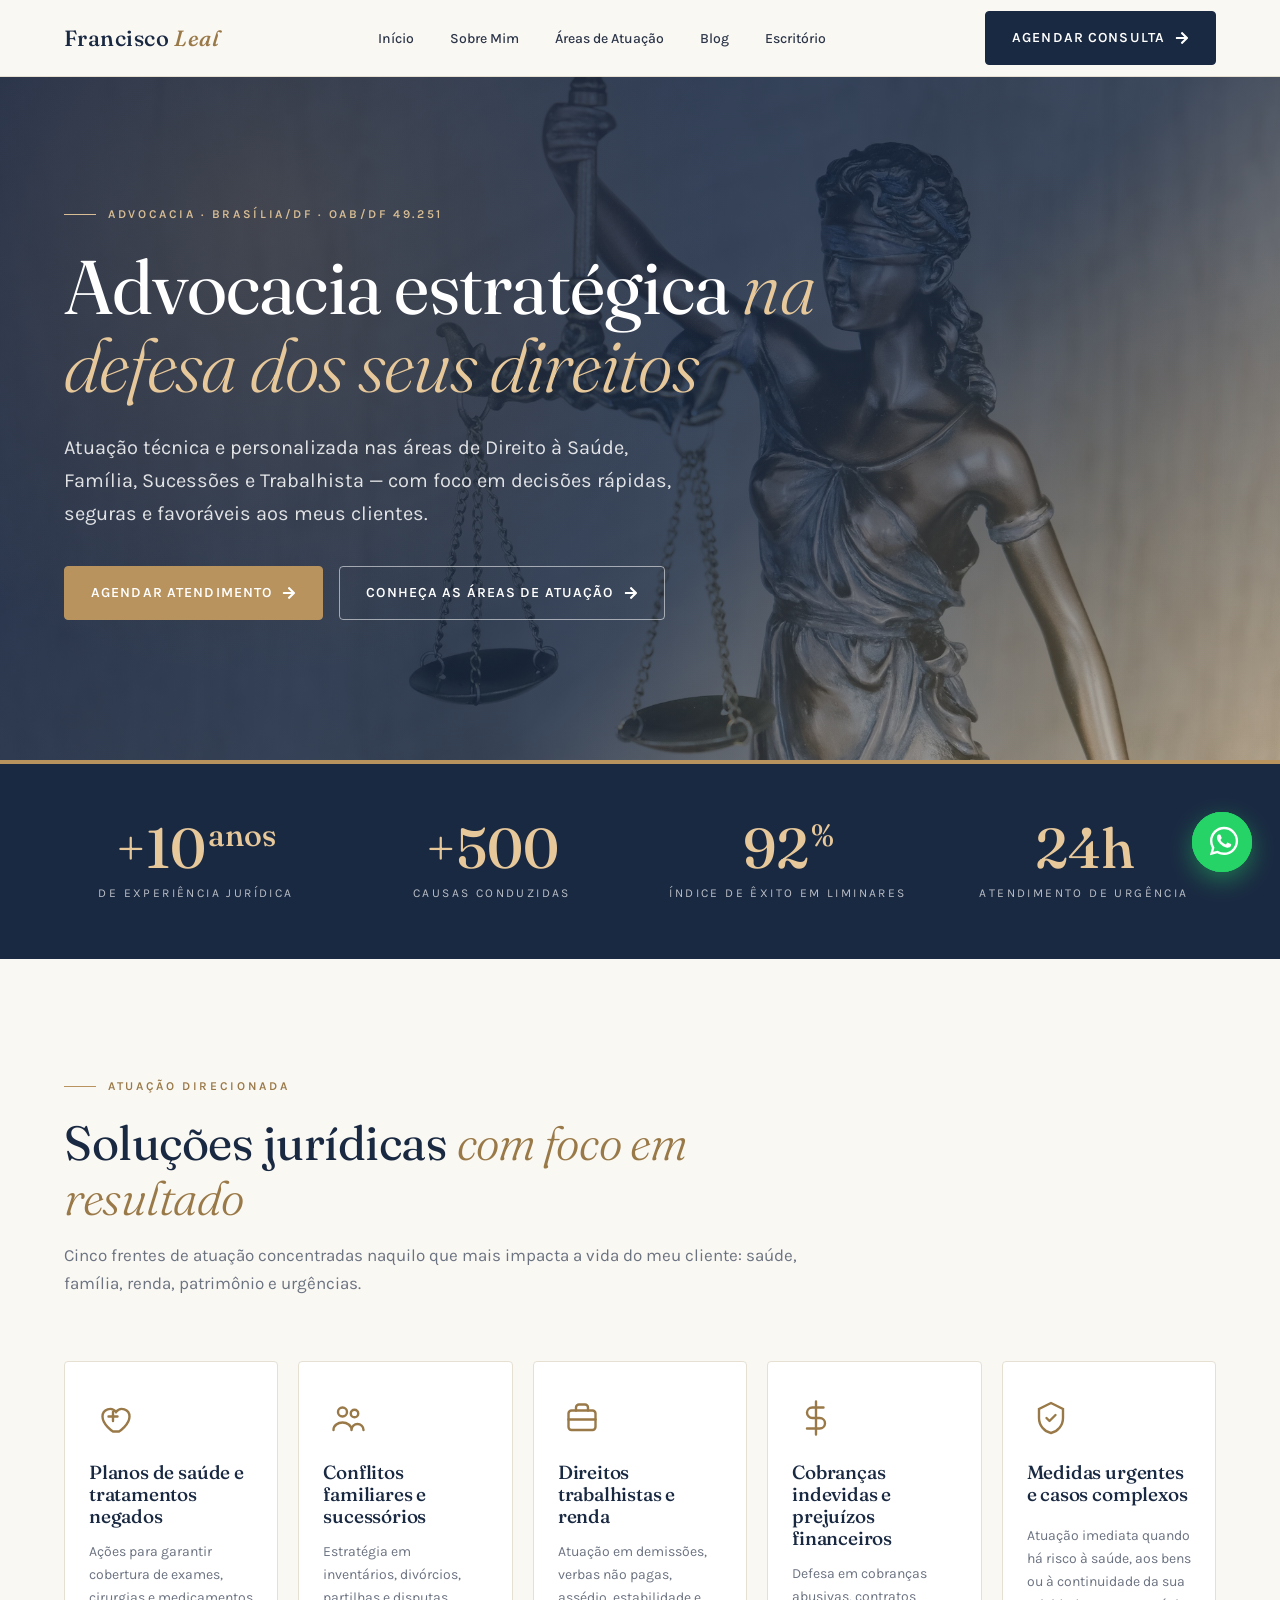
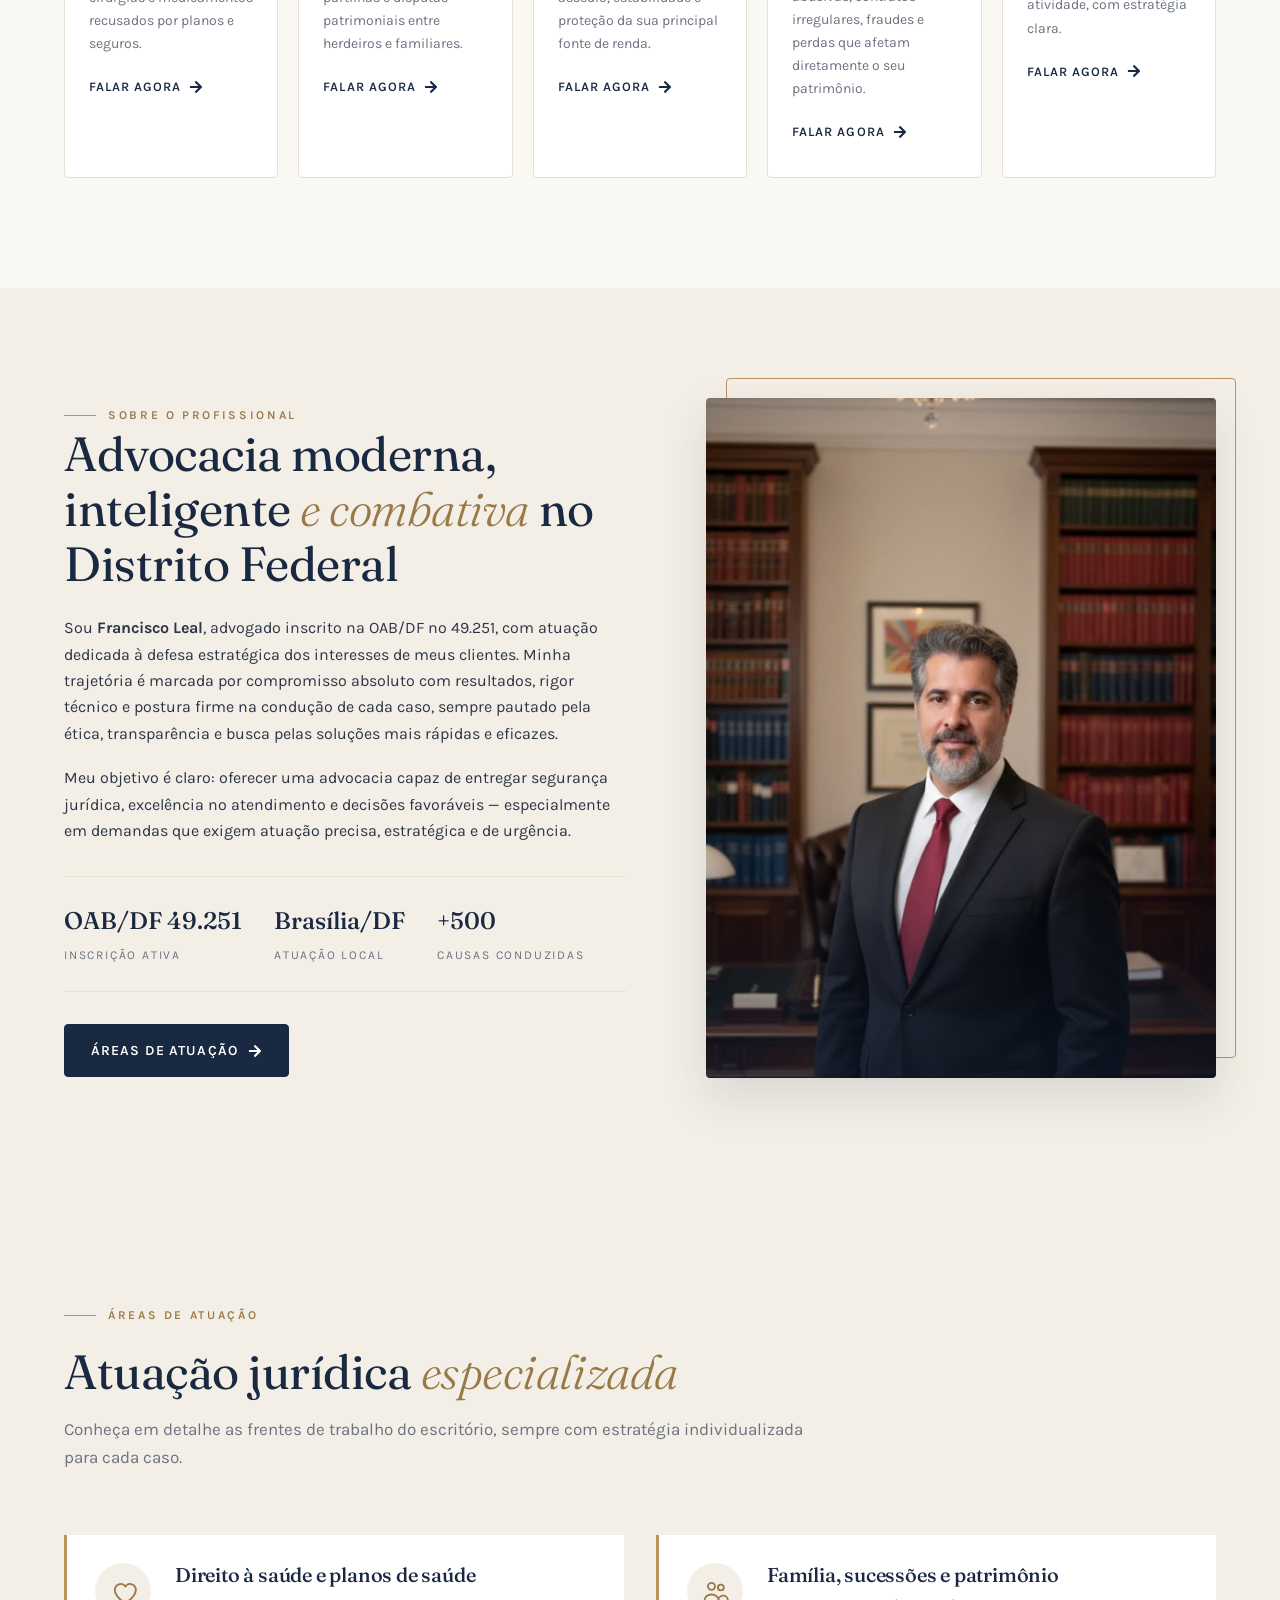
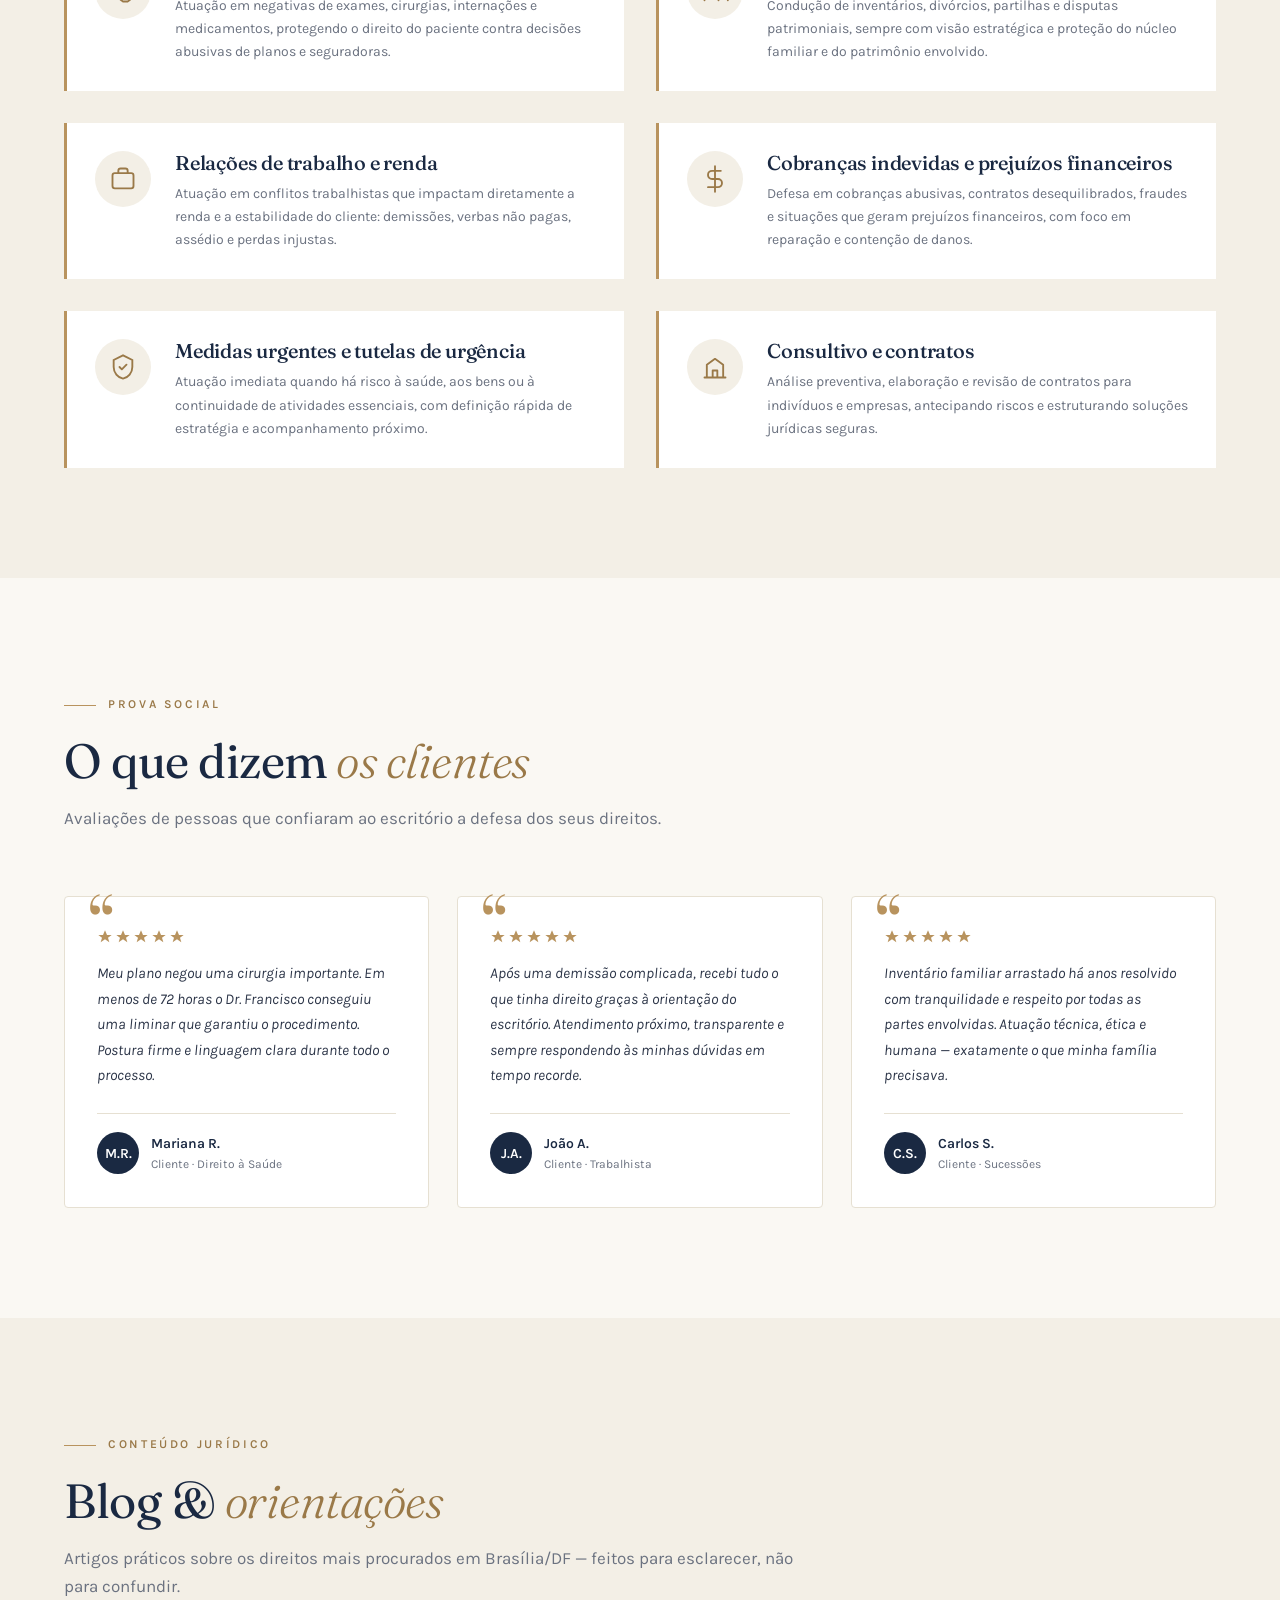
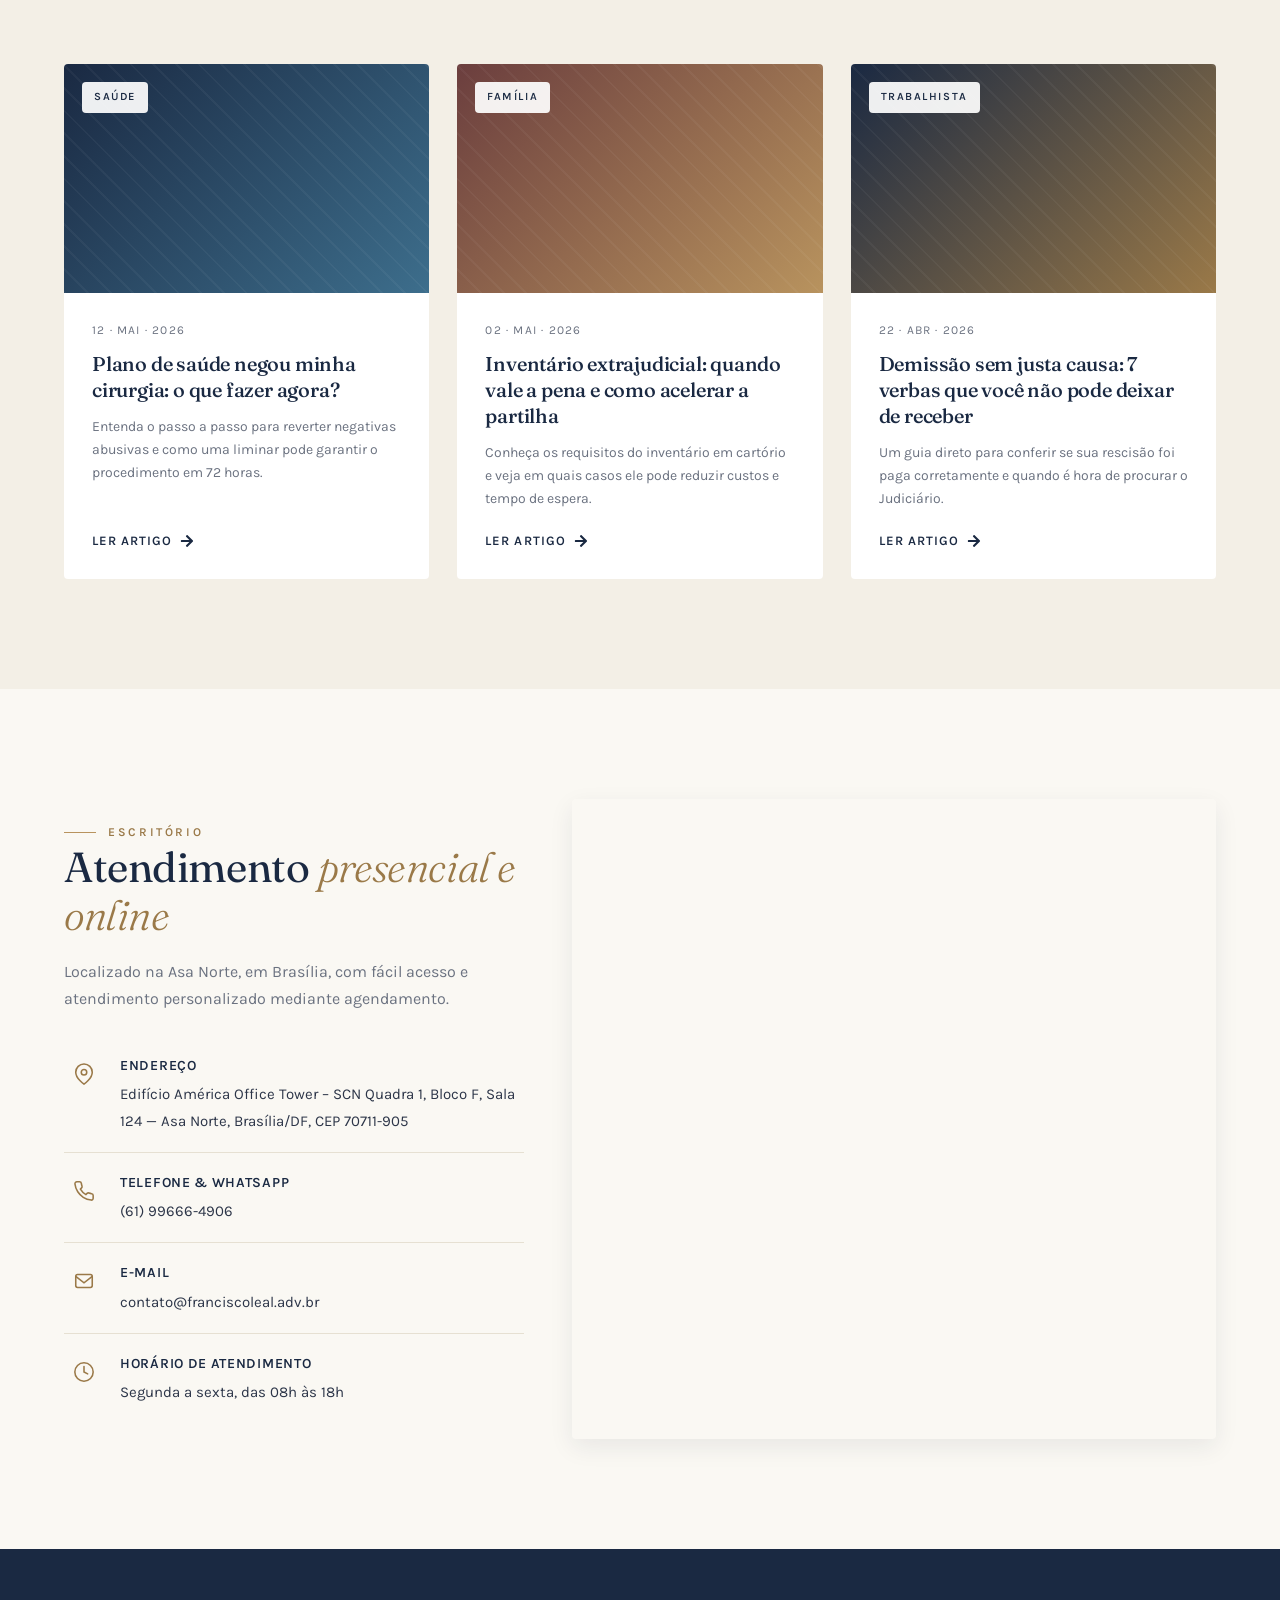
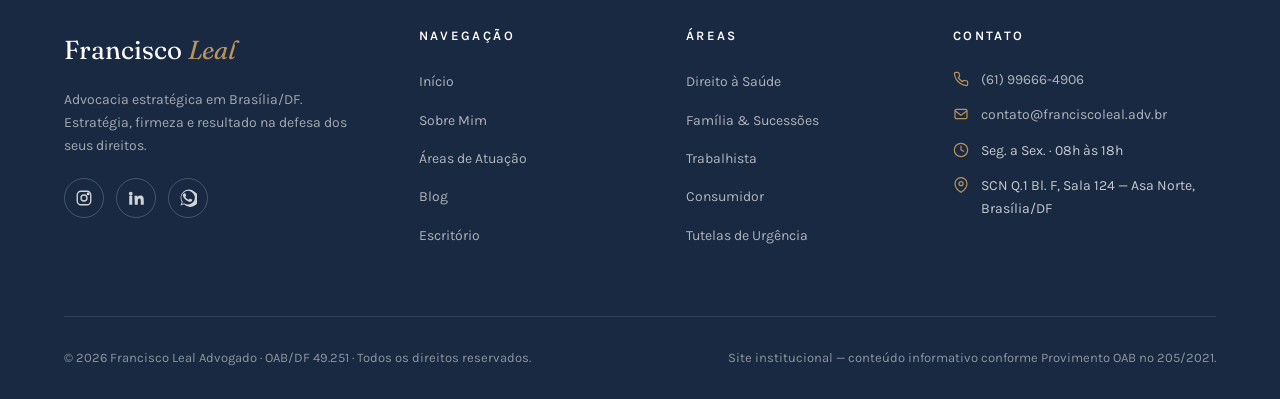
==== commit 8132dd8d: "Arrumado site" ====
--- a/index.html
+++ b/index.html
@@ -24,7 +24,7 @@
   <meta property="og:description" content="Advocacia estratégica em Brasília/DF. Atuação em Direito à Saúde, Família, Sucessões e Trabalhista. OAB/DF 49.251.">
   <meta property="og:url" content="https://franciscoleal.adv.br/">
   <meta property="og:site_name" content="Francisco Leal Advogado">
-  <meta property="og:image" content="https://franciscoleal.adv.br/wp-content/uploads/og-cover.jpg">
+  <meta property="og:image" content="https://franciscoleal.adv.br/images/og-cover.jpg">
   <meta property="og:image:width" content="1200">
   <meta property="og:image:height" content="630">
 
@@ -32,11 +32,11 @@
   <meta name="twitter:card" content="summary_large_image">
   <meta name="twitter:title" content="Francisco Leal Advogado | Brasília/DF – Saúde, Família e Trabalhista">
   <meta name="twitter:description" content="Advocacia estratégica em Brasília/DF. Saúde, Família e Trabalhista. OAB/DF 49.251.">
-  <meta name="twitter:image" content="https://franciscoleal.adv.br/wp-content/uploads/og-cover.jpg">
+  <meta name="twitter:image" content="https://franciscoleal.adv.br/images/og-cover.jpg">
 
   <!-- Favicon -->
-  <link rel="icon" href="https://franciscoleal.adv.br/wp-content/uploads/2025/12/cropped-uyl-32x32.png" sizes="32x32">
-  <link rel="apple-touch-icon" href="https://franciscoleal.adv.br/wp-content/uploads/2025/12/cropped-uyl-180x180.png">
+  <link rel="icon" href="images/cropped-uyl-32x32.png" sizes="32x32">
+  <link rel="apple-touch-icon" href="images/cropped-uyl-180x180.png">
 
   <!-- ============================================================
        SCHEMA.ORG / JSON-LD  (corrige Crítico #5 do plano de ação)
@@ -49,8 +49,8 @@
     "name": "Francisco Leal Advogado",
     "alternateName": "Escritório Francisco Leal",
     "url": "https://franciscoleal.adv.br/",
-    "image": "https://franciscoleal.adv.br/wp-content/uploads/2026/01/kxk1ue.jpeg",
-    "logo": "https://franciscoleal.adv.br/wp-content/uploads/uyl.png",
+    "image": "https://franciscoleal.adv.br/images/kxk1ue.jpeg",
+    "logo": "https://franciscoleal.adv.br/images/logo.png",
     "description": "Escritório de advocacia em Brasília/DF com atuação em Direito à Saúde, Família, Sucessões e Trabalhista.",
     "priceRange": "$$",
     "telephone": "+55-61-99666-4906",
@@ -304,7 +304,7 @@
       position: relative;
       background:
         linear-gradient(135deg, rgba(22,37,66,0.92) 0%, rgba(26,41,66,0.78) 60%, rgba(184,147,94,0.35) 100%),
-        url("https://images.unsplash.com/photo-1589829545856-d10d557cf95f?auto=format&fit=crop&w=2000&q=80") center/cover no-repeat;
+        url("images/hero.avif") center/cover no-repeat;
       color: var(--color-white);
       padding: 120px 0 140px;
       overflow: hidden;
@@ -1391,8 +1391,8 @@
 
       <div class="office-map reveal">
         <iframe
-          src="https://www.google.com/maps/embed?pb=!1m18!1m12!1m3!1d3839.4!2d-47.886!3d-15.789!2m3!1f0!2f0!3f0!3m2!1i1024!2i768!4f13.1!3m3!1m2!1s0x0%3A0x0!2zMTXCsDQ3JzIwLjQiUyA0N8KwNTMnMDkuNiJX!5e0!3m2!1spt-BR!2sbr!4v1700000000000"
-          title="Mapa do escritório Francisco Leal Advogado em Brasília/DF"
+          src="https://www.google.com/maps/embed?pb=!1m18!1m12!1m3!1d3839.074!2d-47.8848!3d-15.7874!2m3!1f0!2f0!3f0!3m2!1i1024!2i768!4f13.1!3m3!1m2!1s0x935a3afd76566681%3A0xa9761f82bdaaa632!2sAmerica+Office+Tower!5e0!3m2!1spt-BR!2sbr!4v1748117000000!5m2!1spt-BR!2sbr"
+          title="Mapa do escritório Francisco Leal Advogado — América Office Tower, SCN Quadra 1 Bloco F, Asa Norte, Brasília/DF"
           loading="lazy" allowfullscreen referrerpolicy="no-referrer-when-downgrade">
         </iframe>
       </div>
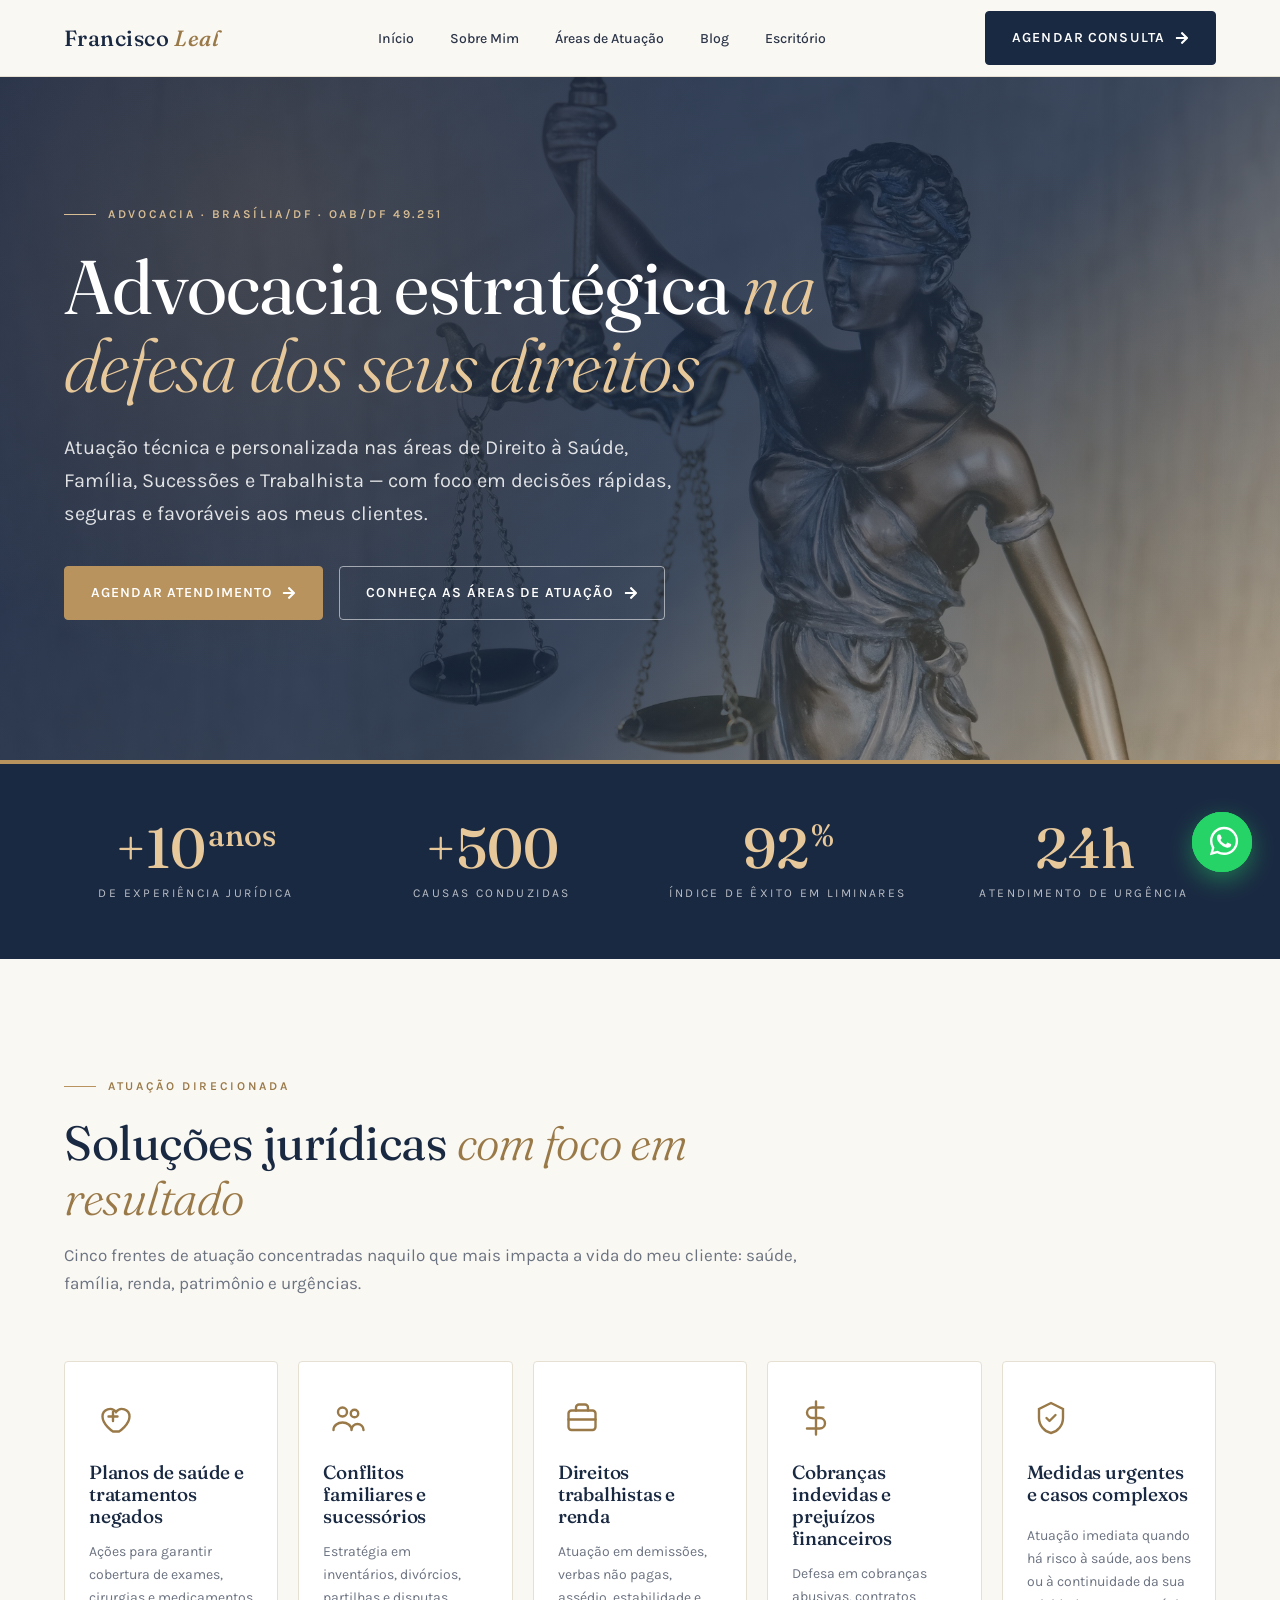
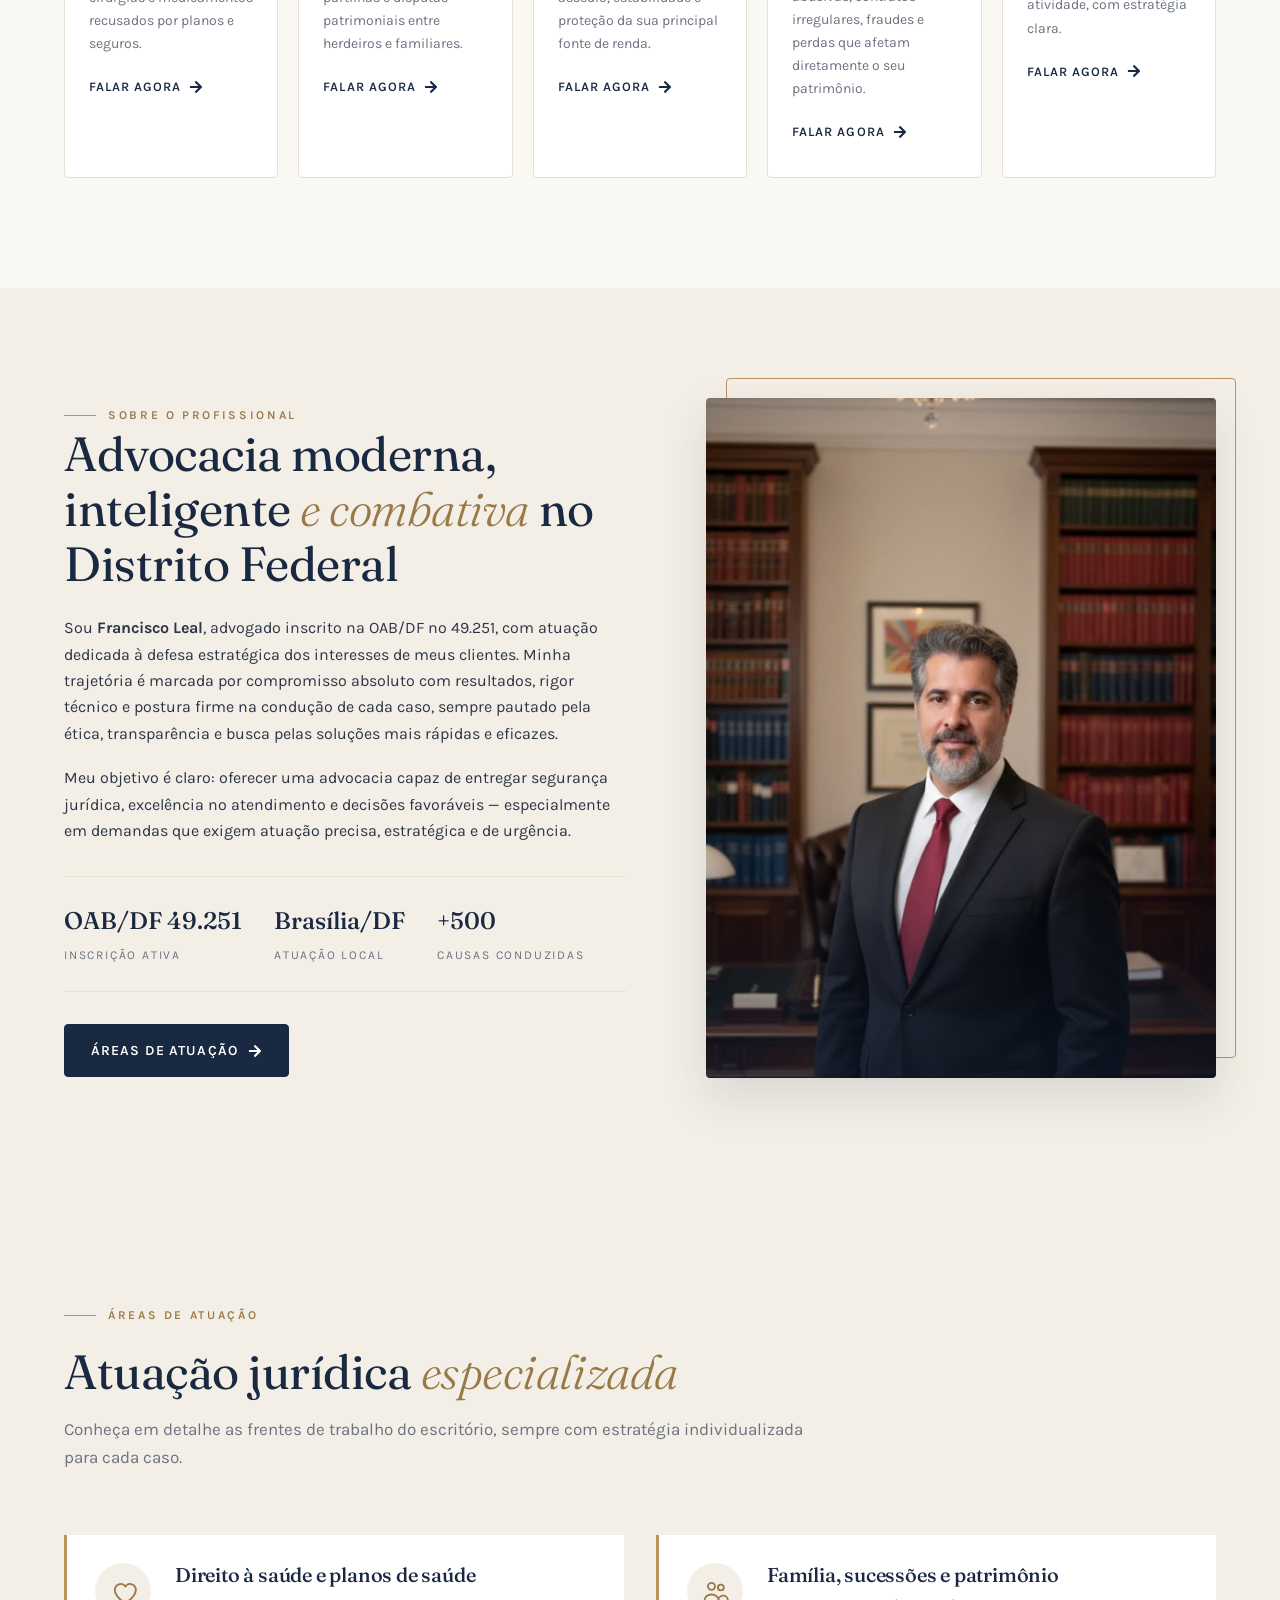
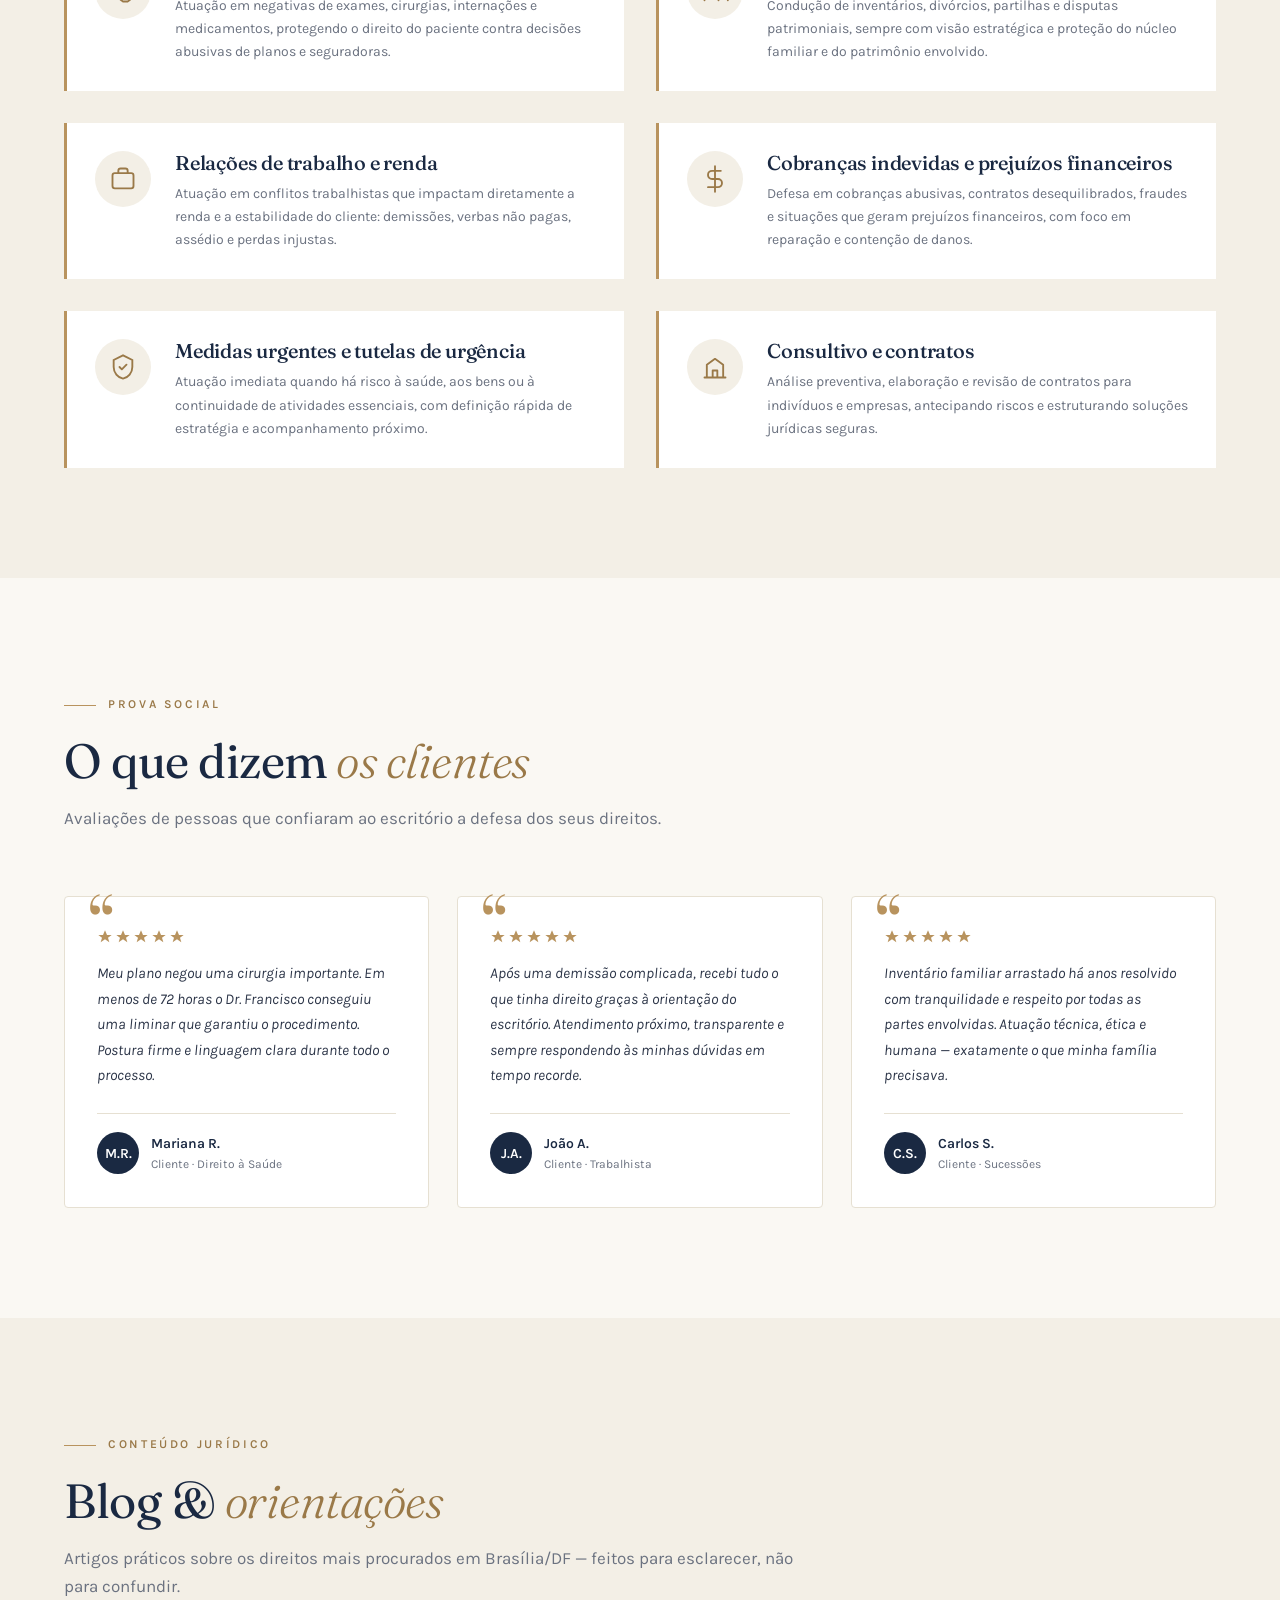
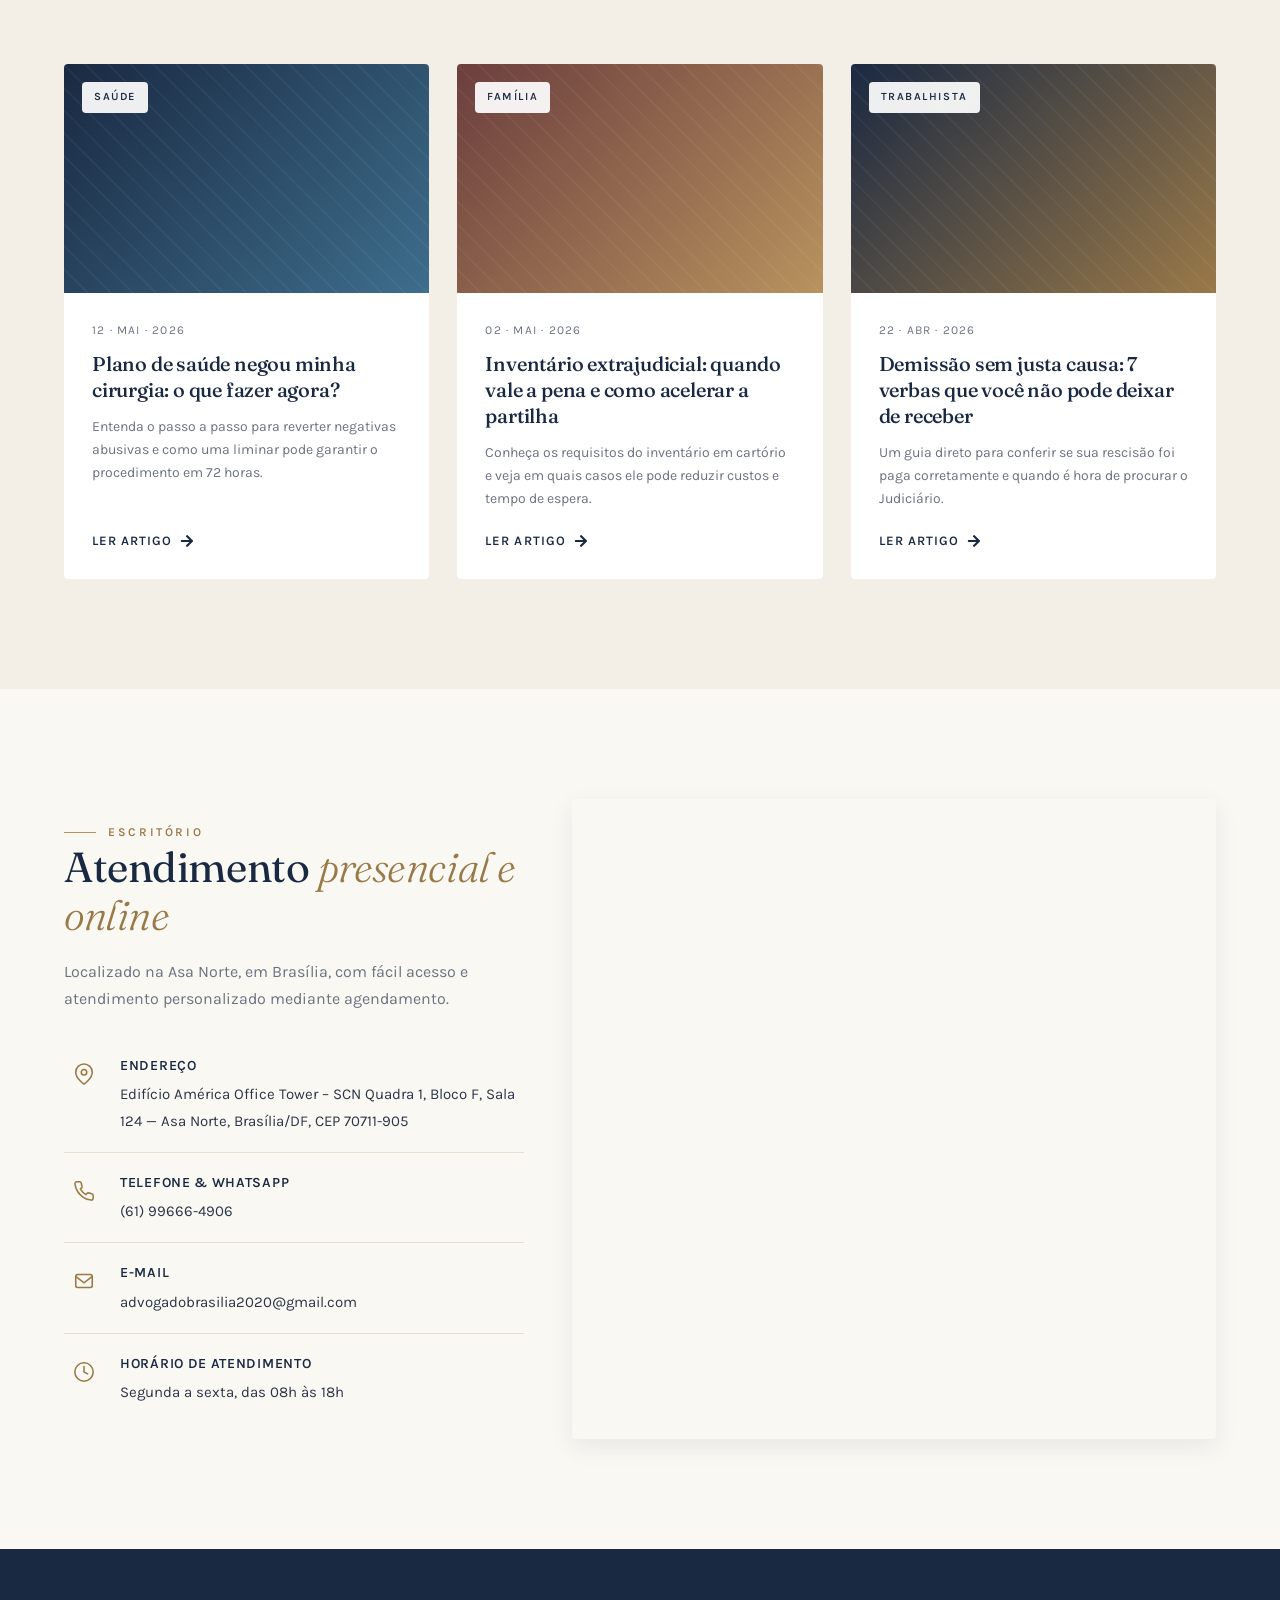
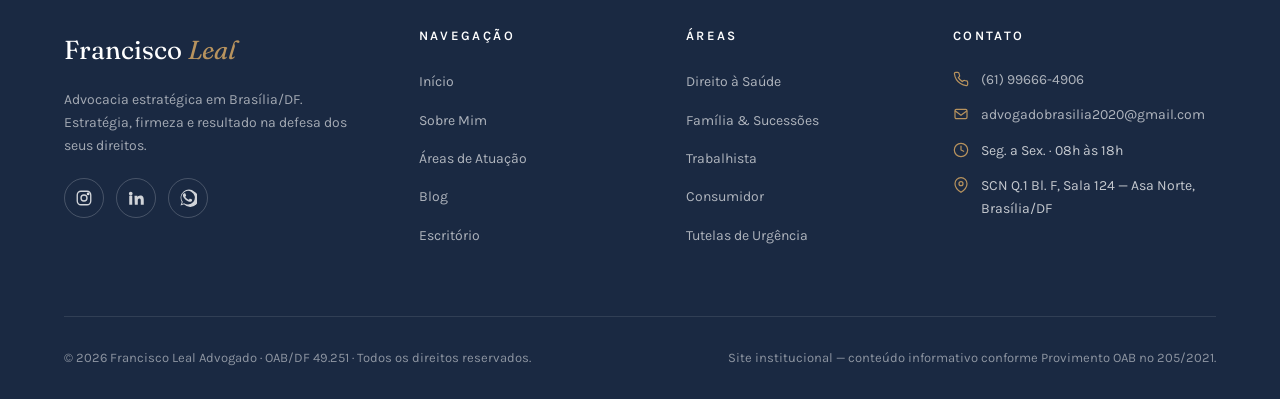
==== commit e5a0ed52: "fix: e-mail temporário" ====
--- a/index.html
+++ b/index.html
@@ -54,7 +54,7 @@
     "description": "Escritório de advocacia em Brasília/DF com atuação em Direito à Saúde, Família, Sucessões e Trabalhista.",
     "priceRange": "$$",
     "telephone": "+55-61-99666-4906",
-    "email": "contato@franciscoleal.adv.br",
+    "email": "advogadobrasilia2020@gmail.com",
     "founder": {
       "@type": "Person",
       "name": "Francisco Leal",
@@ -1374,7 +1374,7 @@
           </div>
           <div>
             <strong>E-mail</strong>
-            <a href="mailto:contato@franciscoleal.adv.br">contato@franciscoleal.adv.br</a>
+            <a href="mailto:advogadobrasilia2020@gmail.com">advogadobrasilia2020@gmail.com</a>
           </div>
         </div>
 
@@ -1453,7 +1453,7 @@
           </li>
           <li>
             <svg viewBox="0 0 24 24" fill="none" stroke="currentColor" stroke-width="1.8" aria-hidden="true"><rect x="3" y="5" width="18" height="14" rx="2"/><path d="m3 7 9 7 9-7"/></svg>
-            <a href="mailto:contato@franciscoleal.adv.br">contato@franciscoleal.adv.br</a>
+            <a href="mailto:advogadobrasilia2020@gmail.com">advogadobrasilia2020@gmail.com</a>
           </li>
           <li>
             <svg viewBox="0 0 24 24" fill="none" stroke="currentColor" stroke-width="1.8" aria-hidden="true"><circle cx="12" cy="12" r="10"/><path d="M12 6v6l4 2" stroke-linecap="round"/></svg>
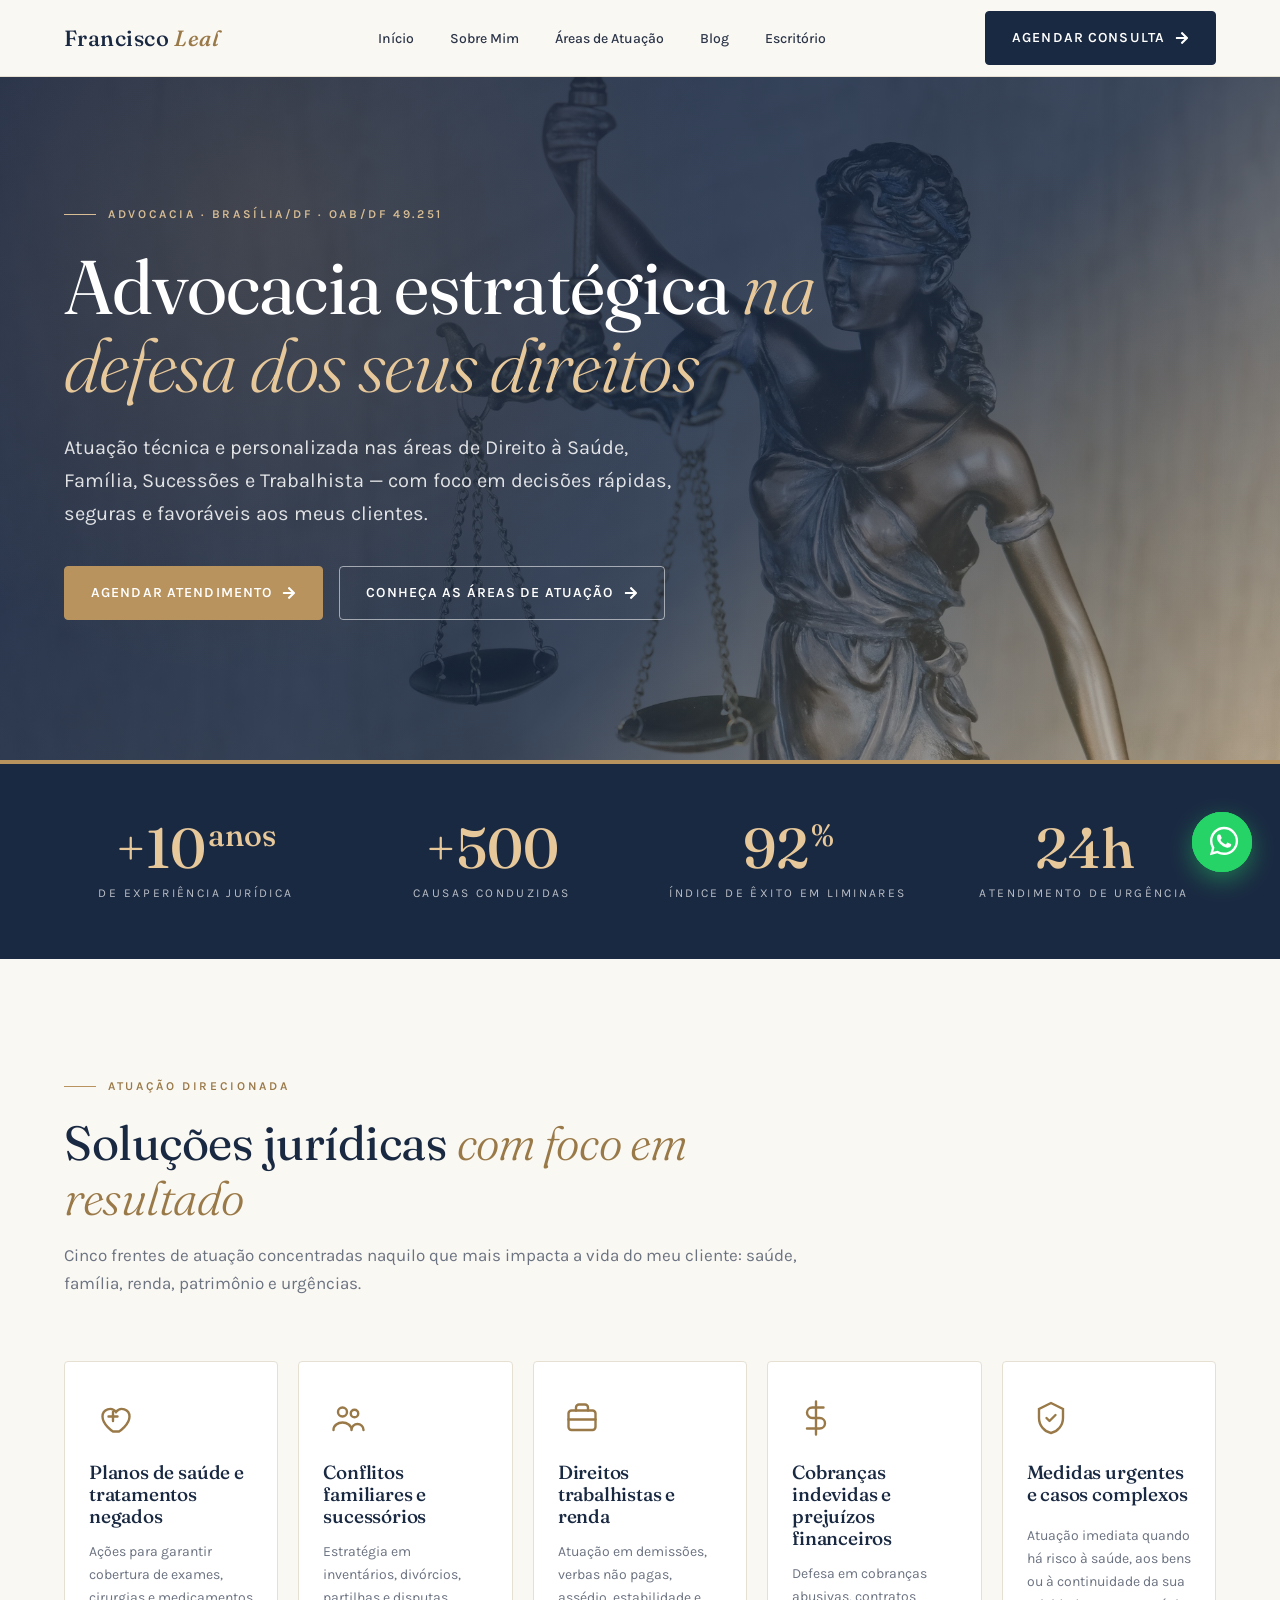
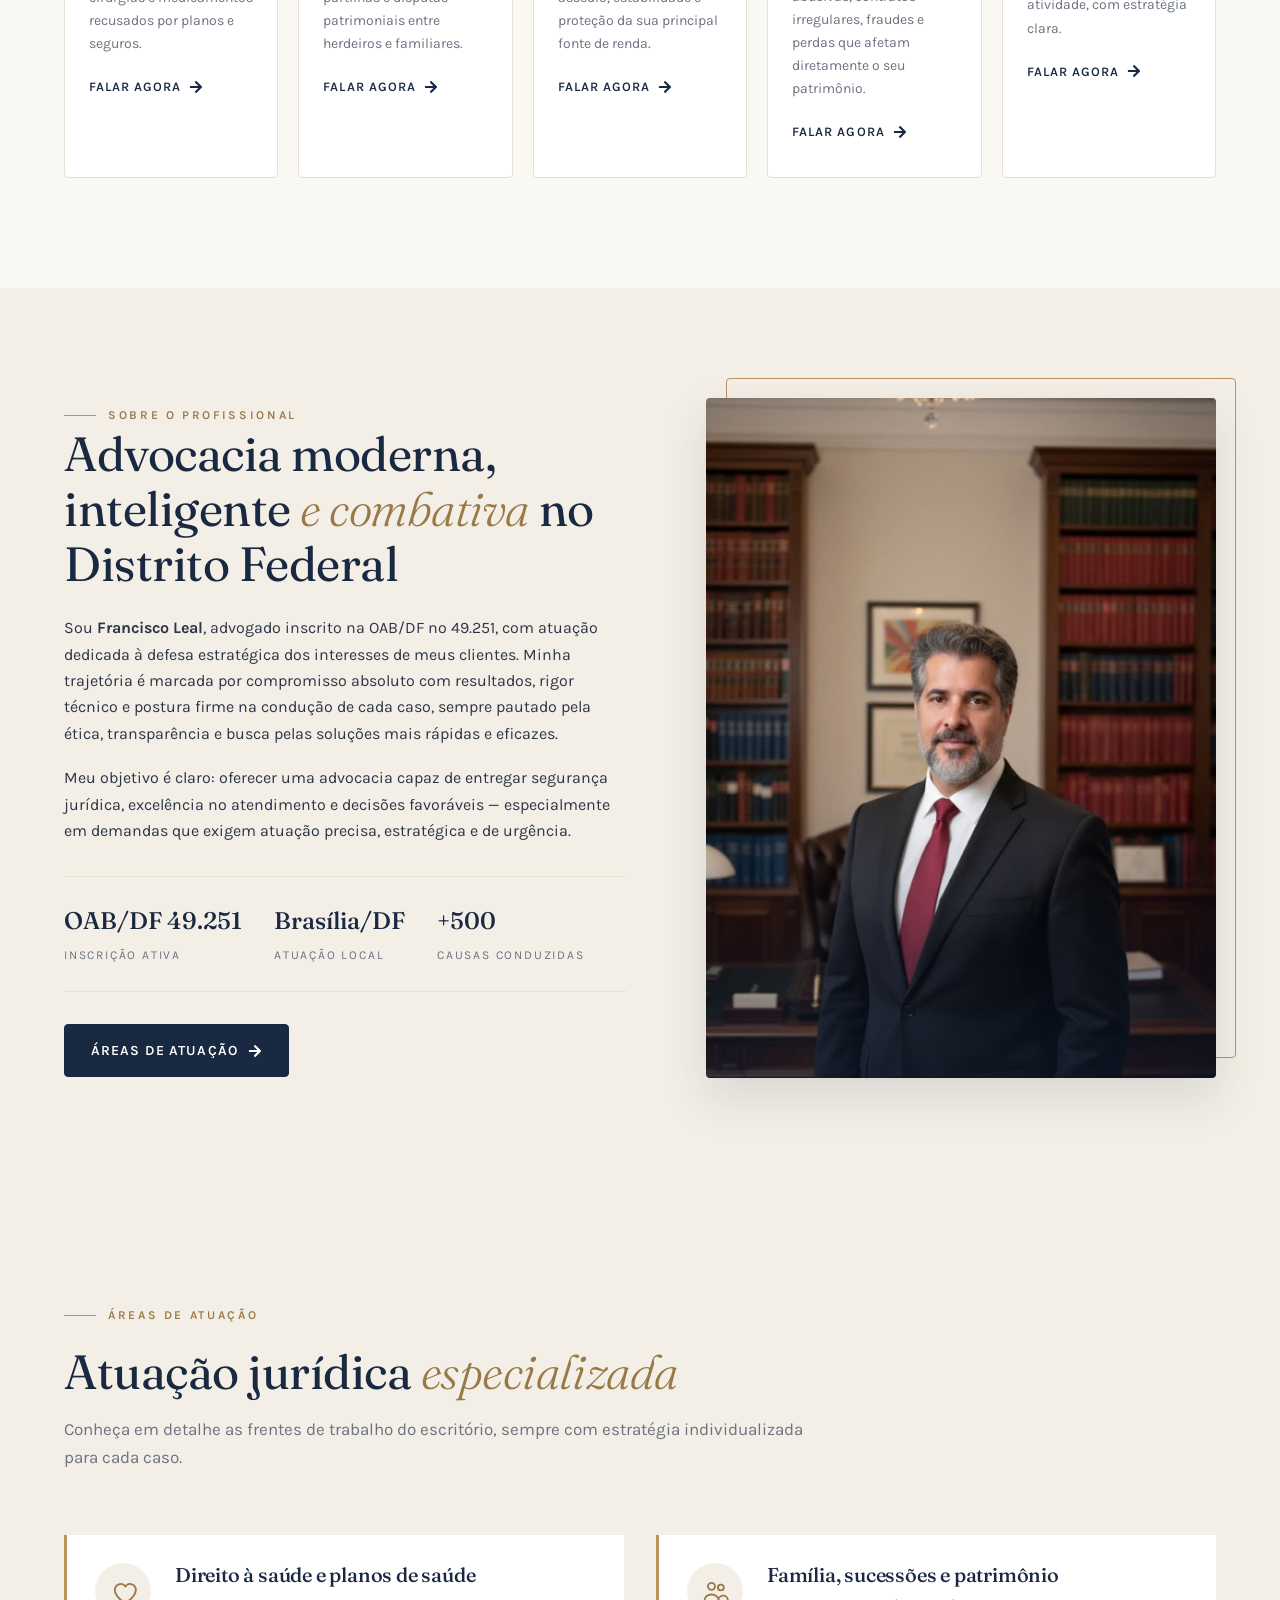
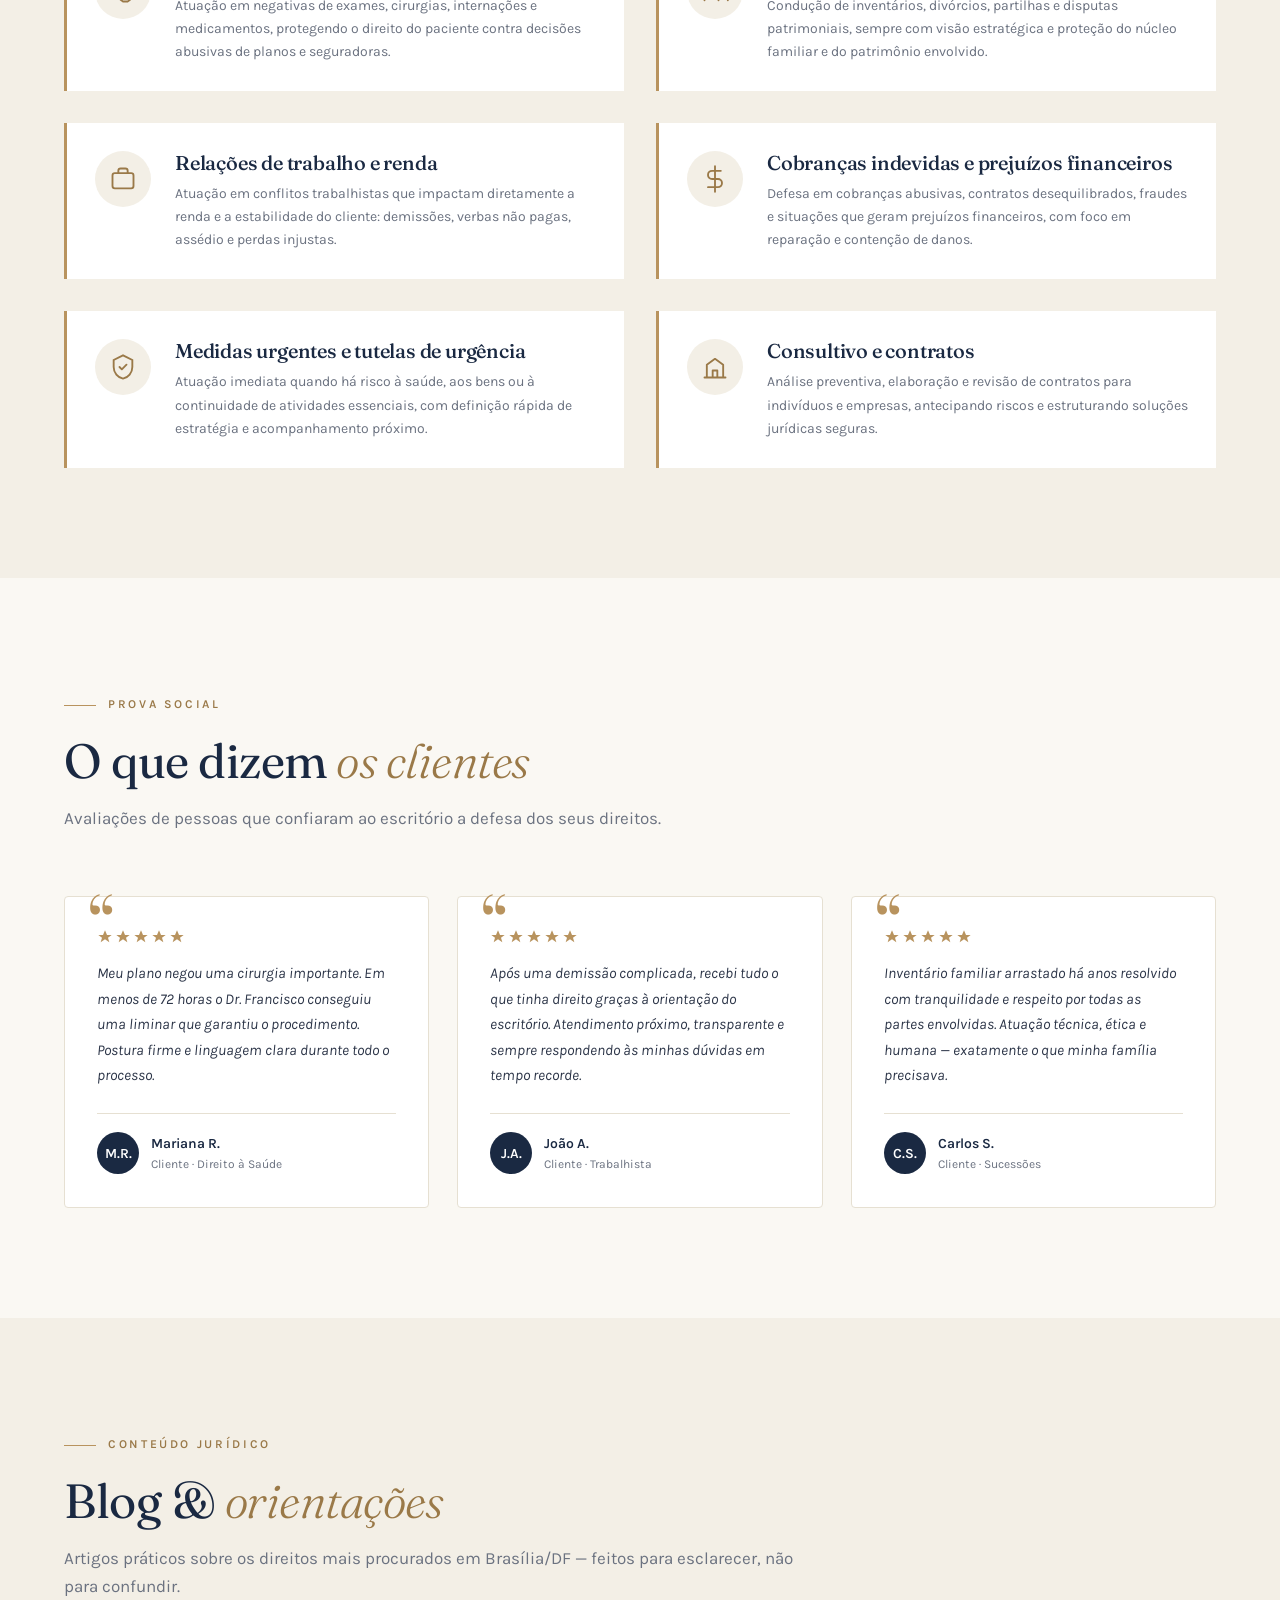
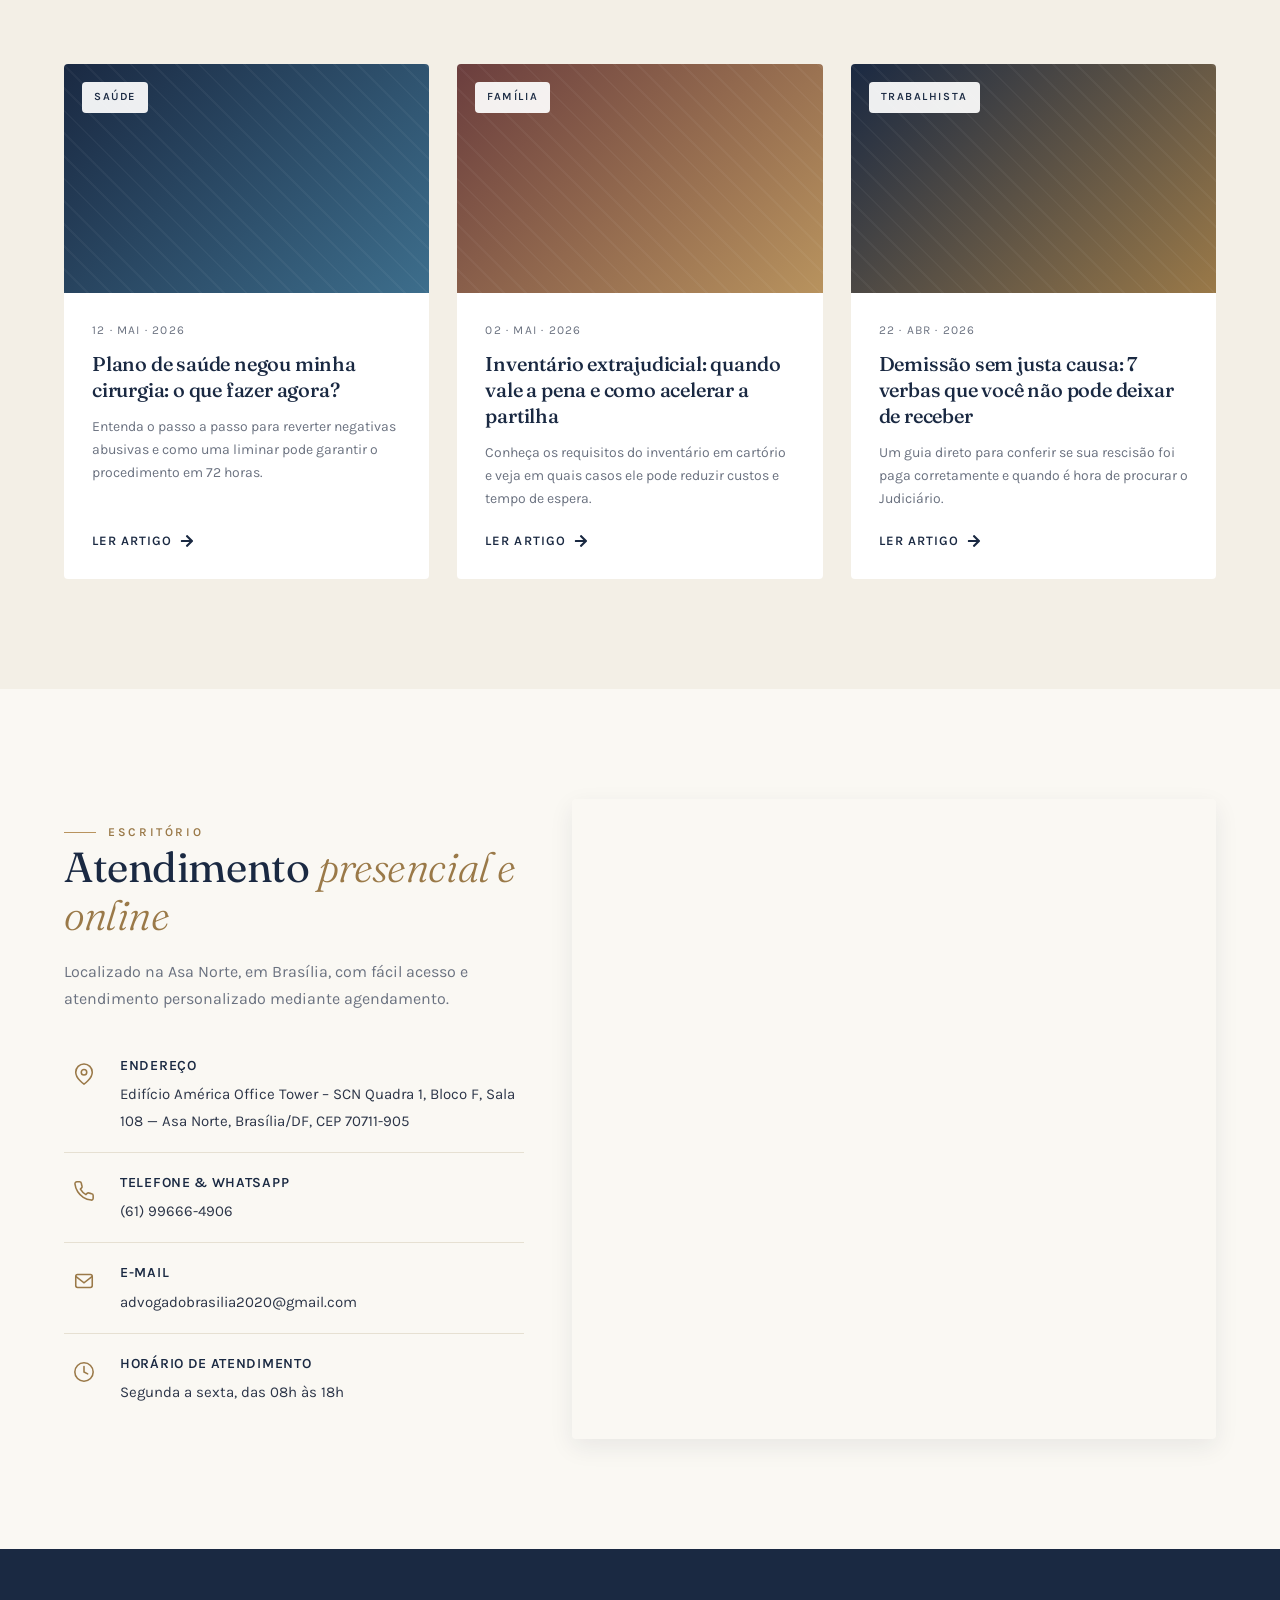
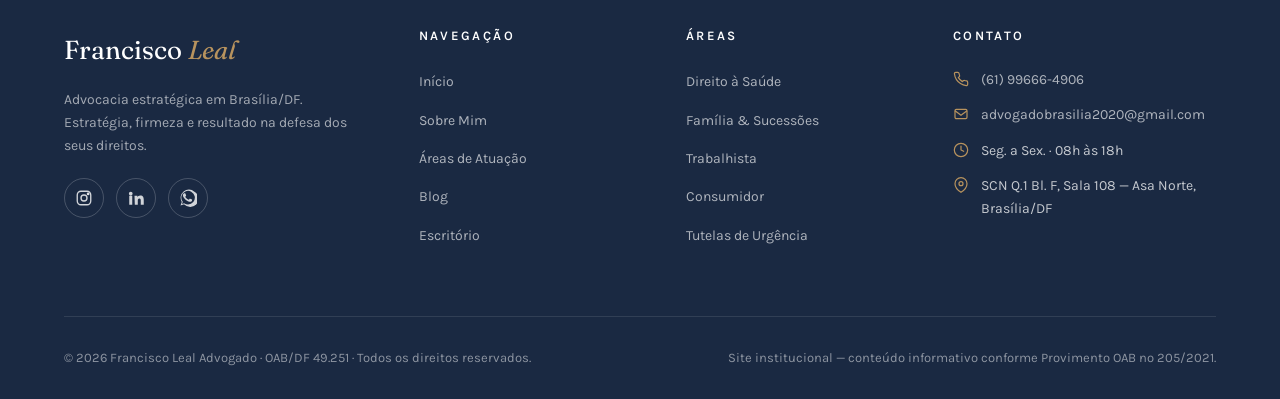
==== commit 6ee38b94: "Alteração de sala no endereço" ====
--- a/index.html
+++ b/index.html
@@ -63,7 +63,7 @@
     },
     "address": {
       "@type": "PostalAddress",
-      "streetAddress": "Edifício América Office Tower – SCN Quadra 1 Bloco F, Sala 124, Asa Norte",
+      "streetAddress": "Edifício América Office Tower – SCN Quadra 1 Bloco F, Sala 108, Asa Norte",
       "addressLocality": "Brasília",
       "addressRegion": "DF",
       "postalCode": "70711-905",
@@ -1354,7 +1354,7 @@
           </div>
           <div>
             <strong>Endereço</strong>
-            <span>Edifício América Office Tower – SCN Quadra 1, Bloco F, Sala 124 — Asa Norte, Brasília/DF, CEP 70711-905</span>
+            <span>Edifício América Office Tower – SCN Quadra 1, Bloco F, Sala 108 — Asa Norte, Brasília/DF, CEP 70711-905</span>
           </div>
         </div>
 
@@ -1461,7 +1461,7 @@
           </li>
           <li>
             <svg viewBox="0 0 24 24" fill="none" stroke="currentColor" stroke-width="1.8" aria-hidden="true"><path d="M21 10c0 7-9 13-9 13s-9-6-9-13a9 9 0 0 1 18 0z"/><circle cx="12" cy="10" r="3"/></svg>
-            <span>SCN Q.1 Bl. F, Sala 124 — Asa Norte, Brasília/DF</span>
+            <span>SCN Q.1 Bl. F, Sala 108 — Asa Norte, Brasília/DF</span>
           </li>
         </ul>
       </div>
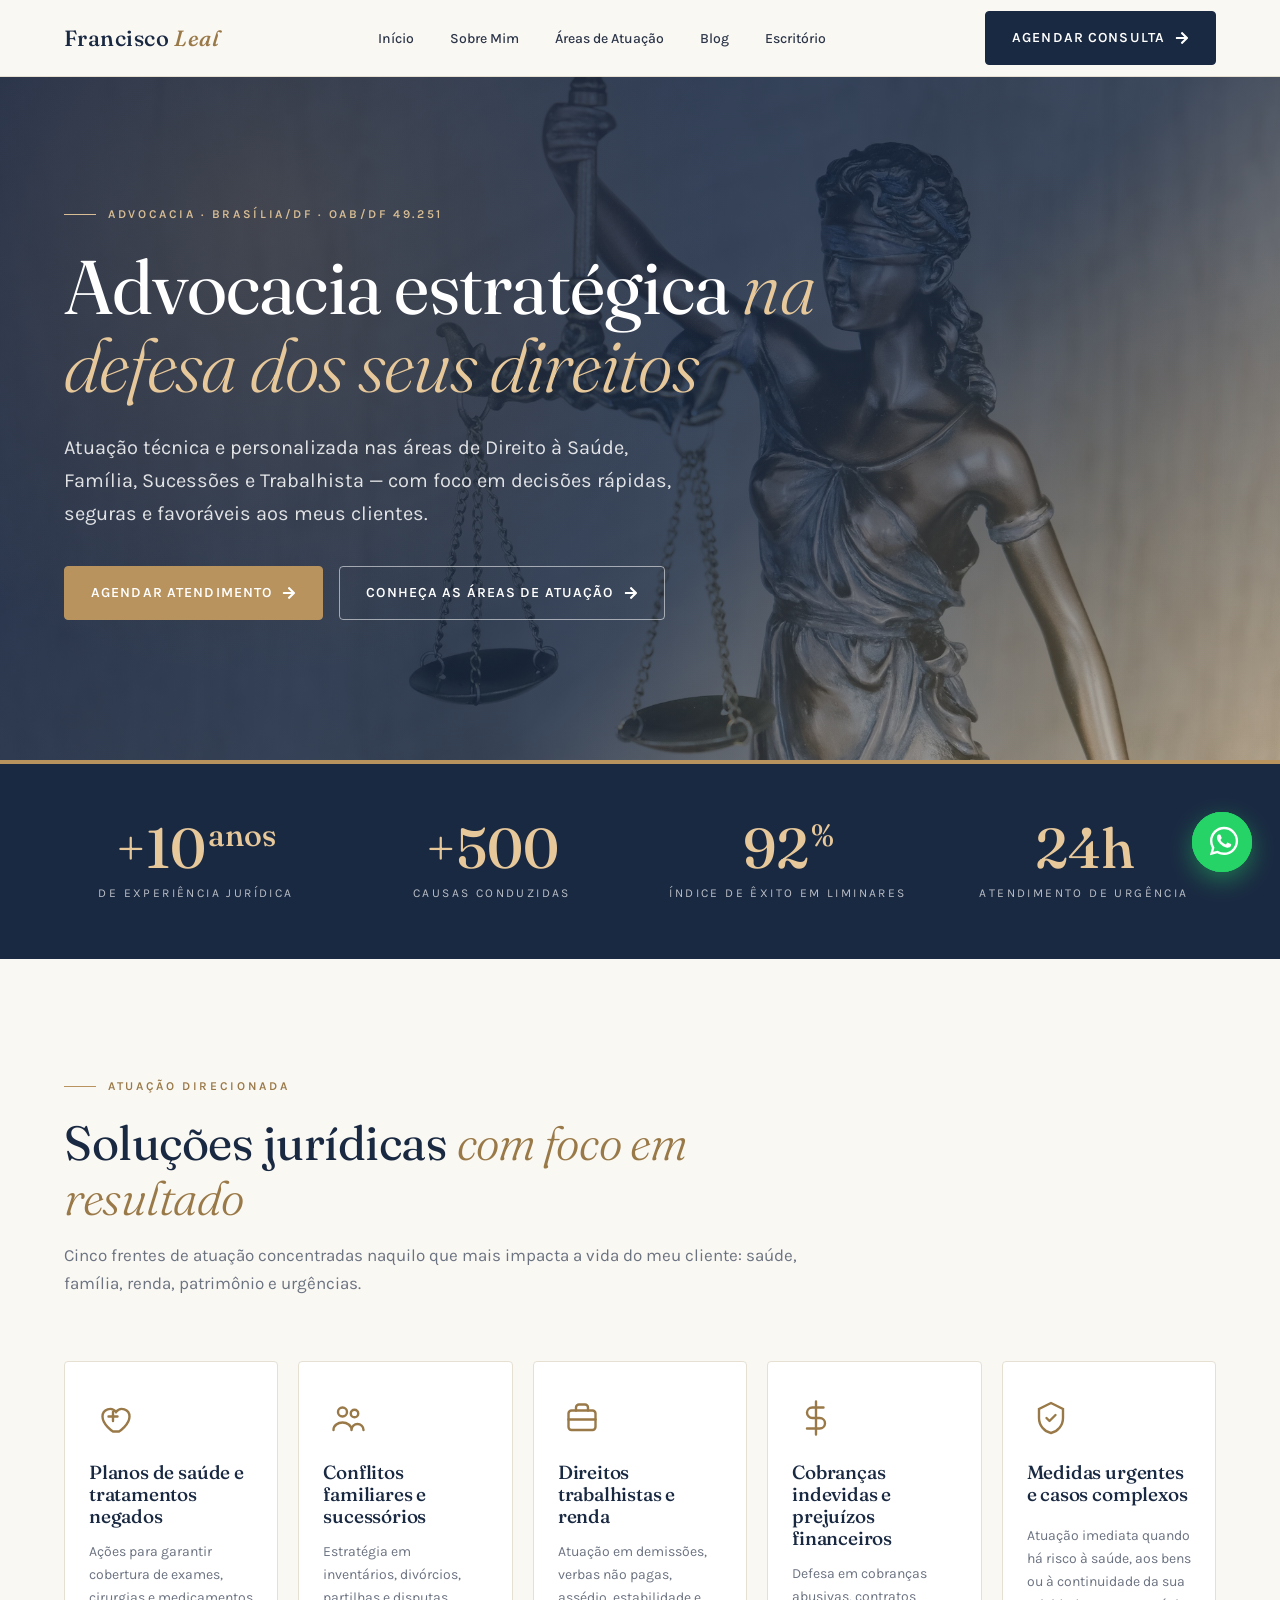
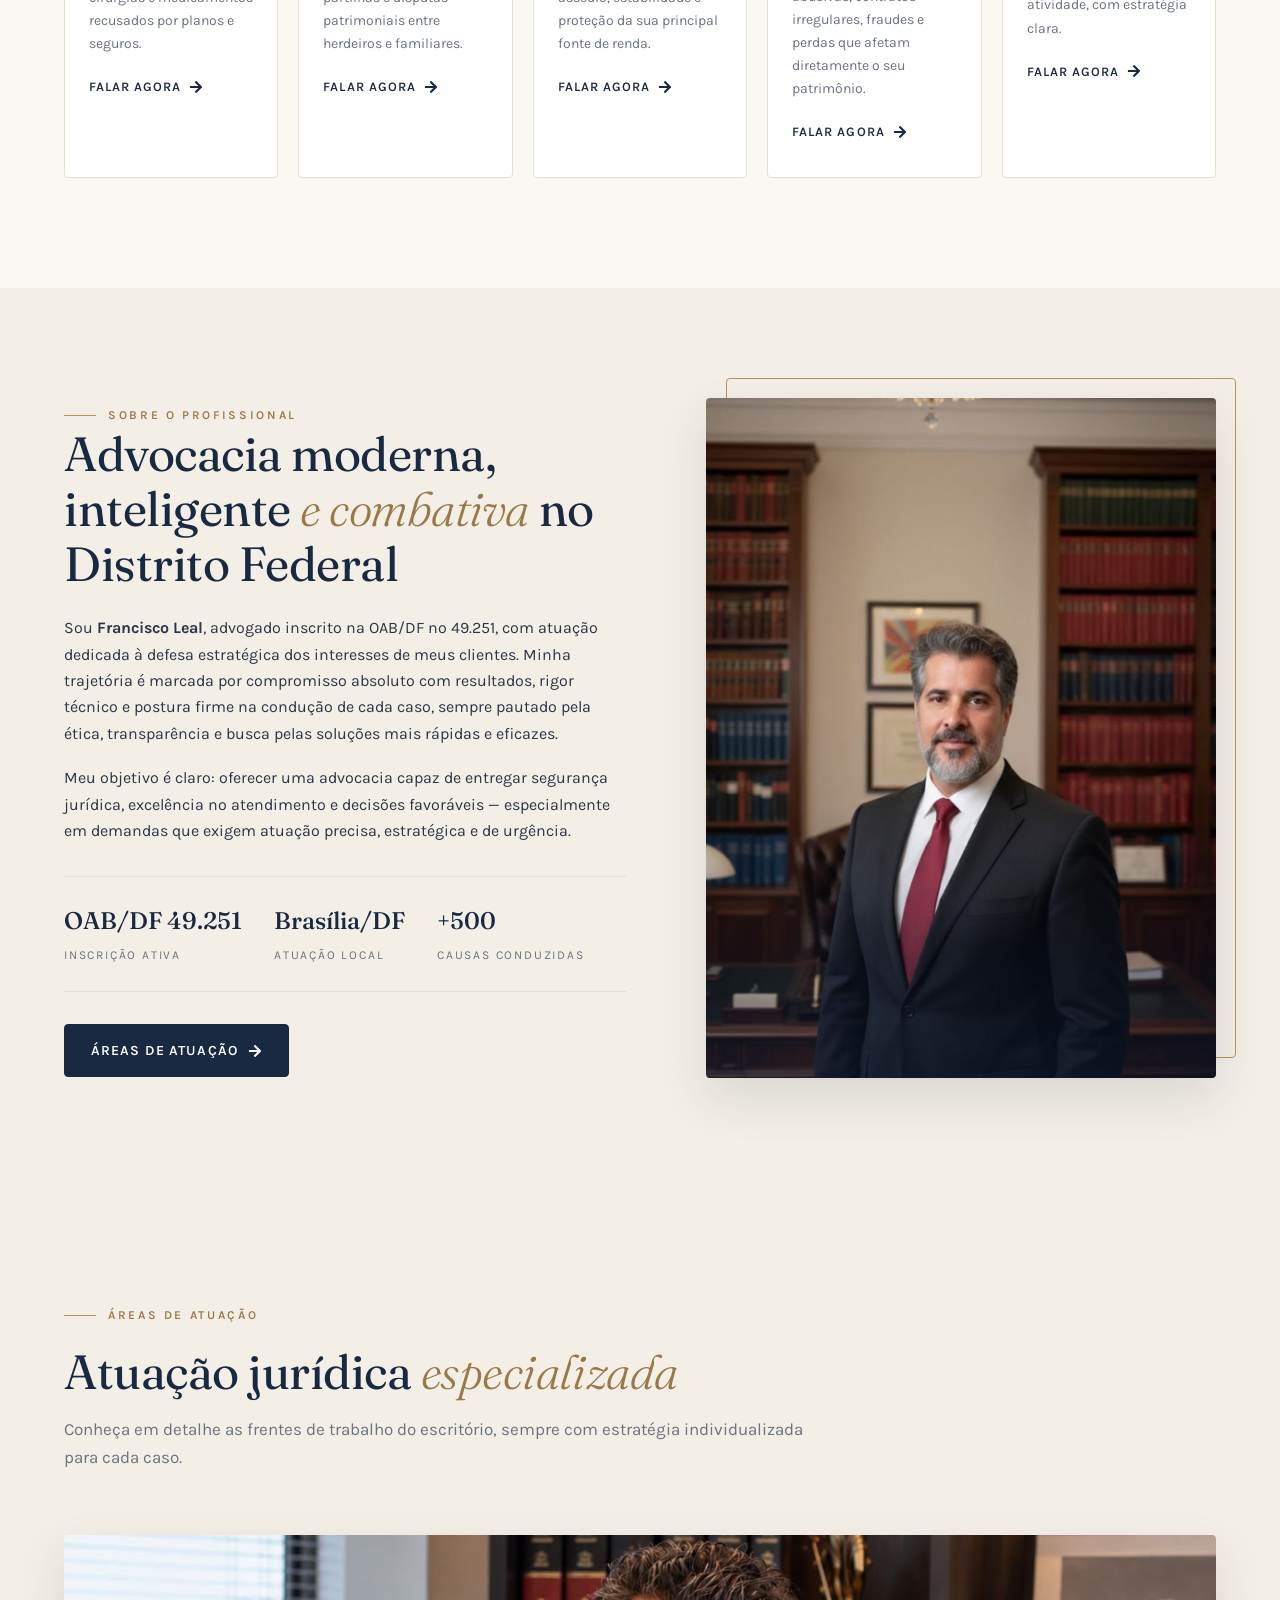
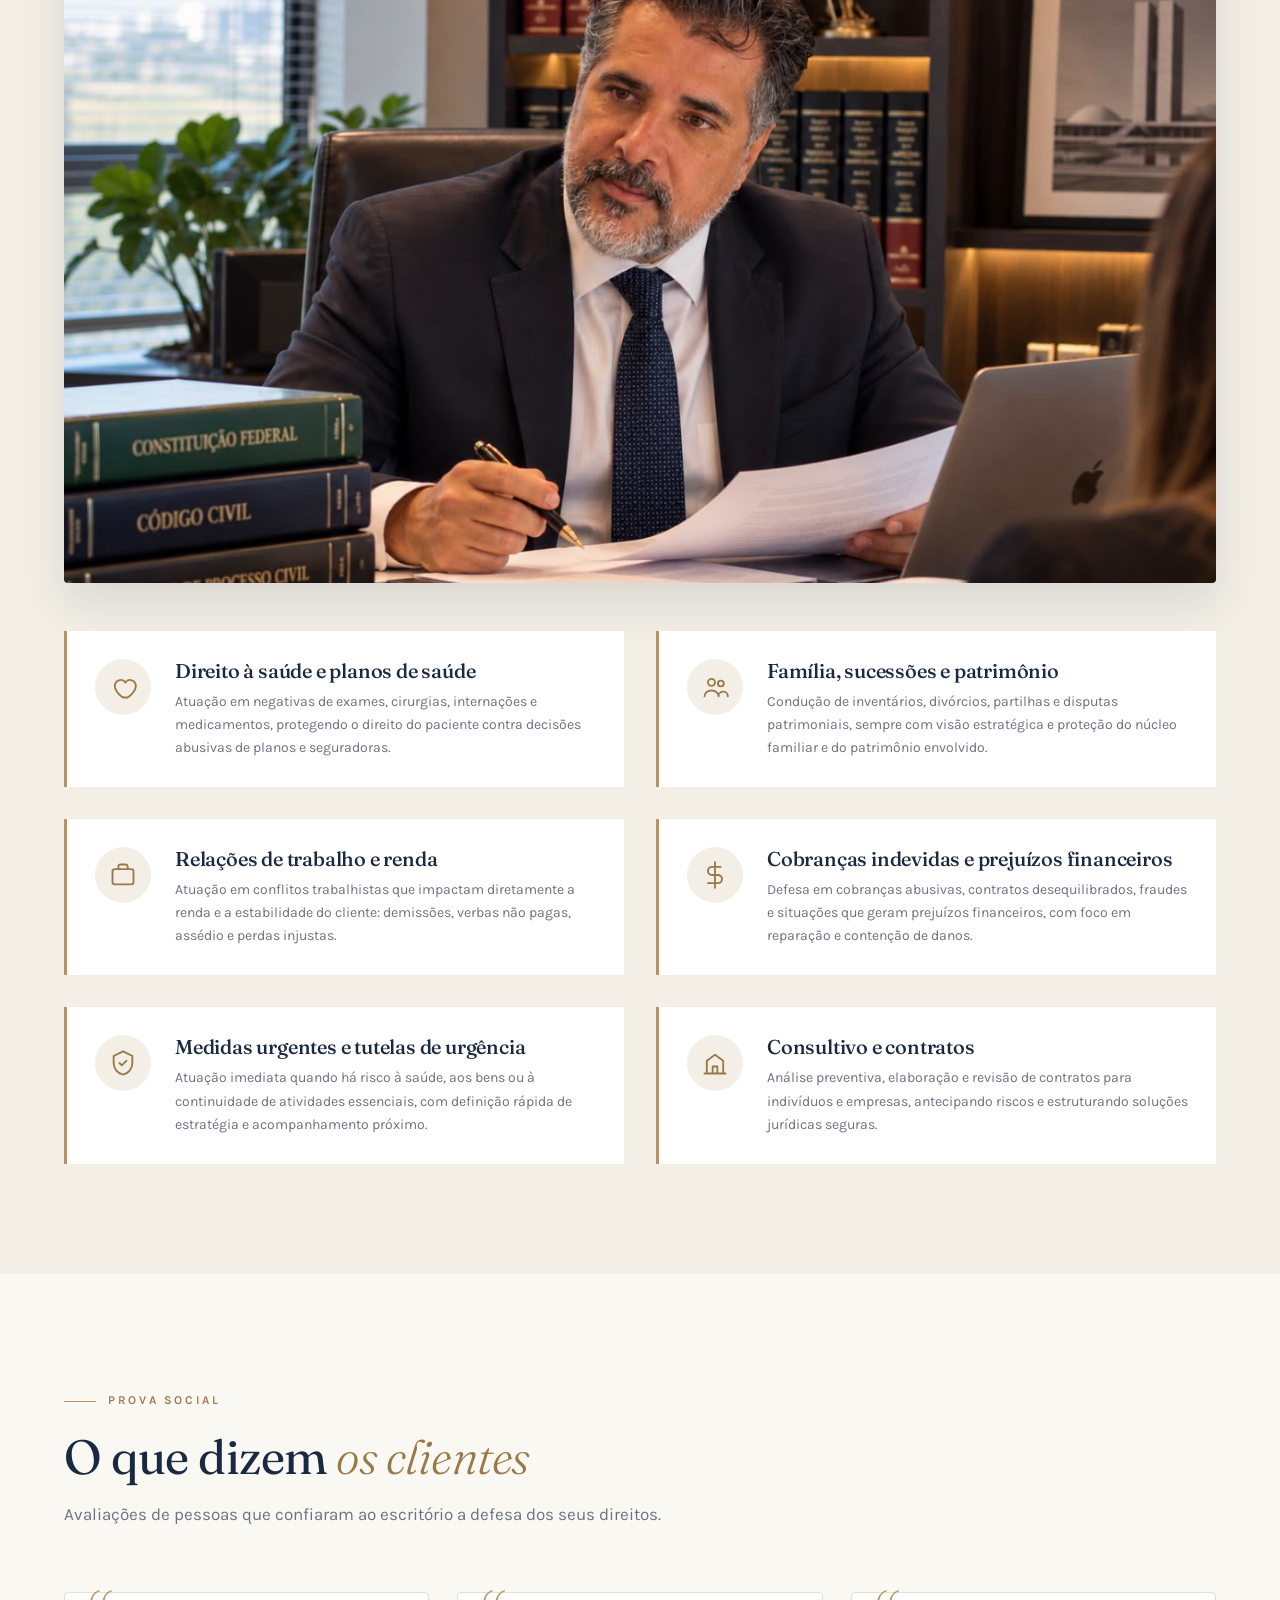
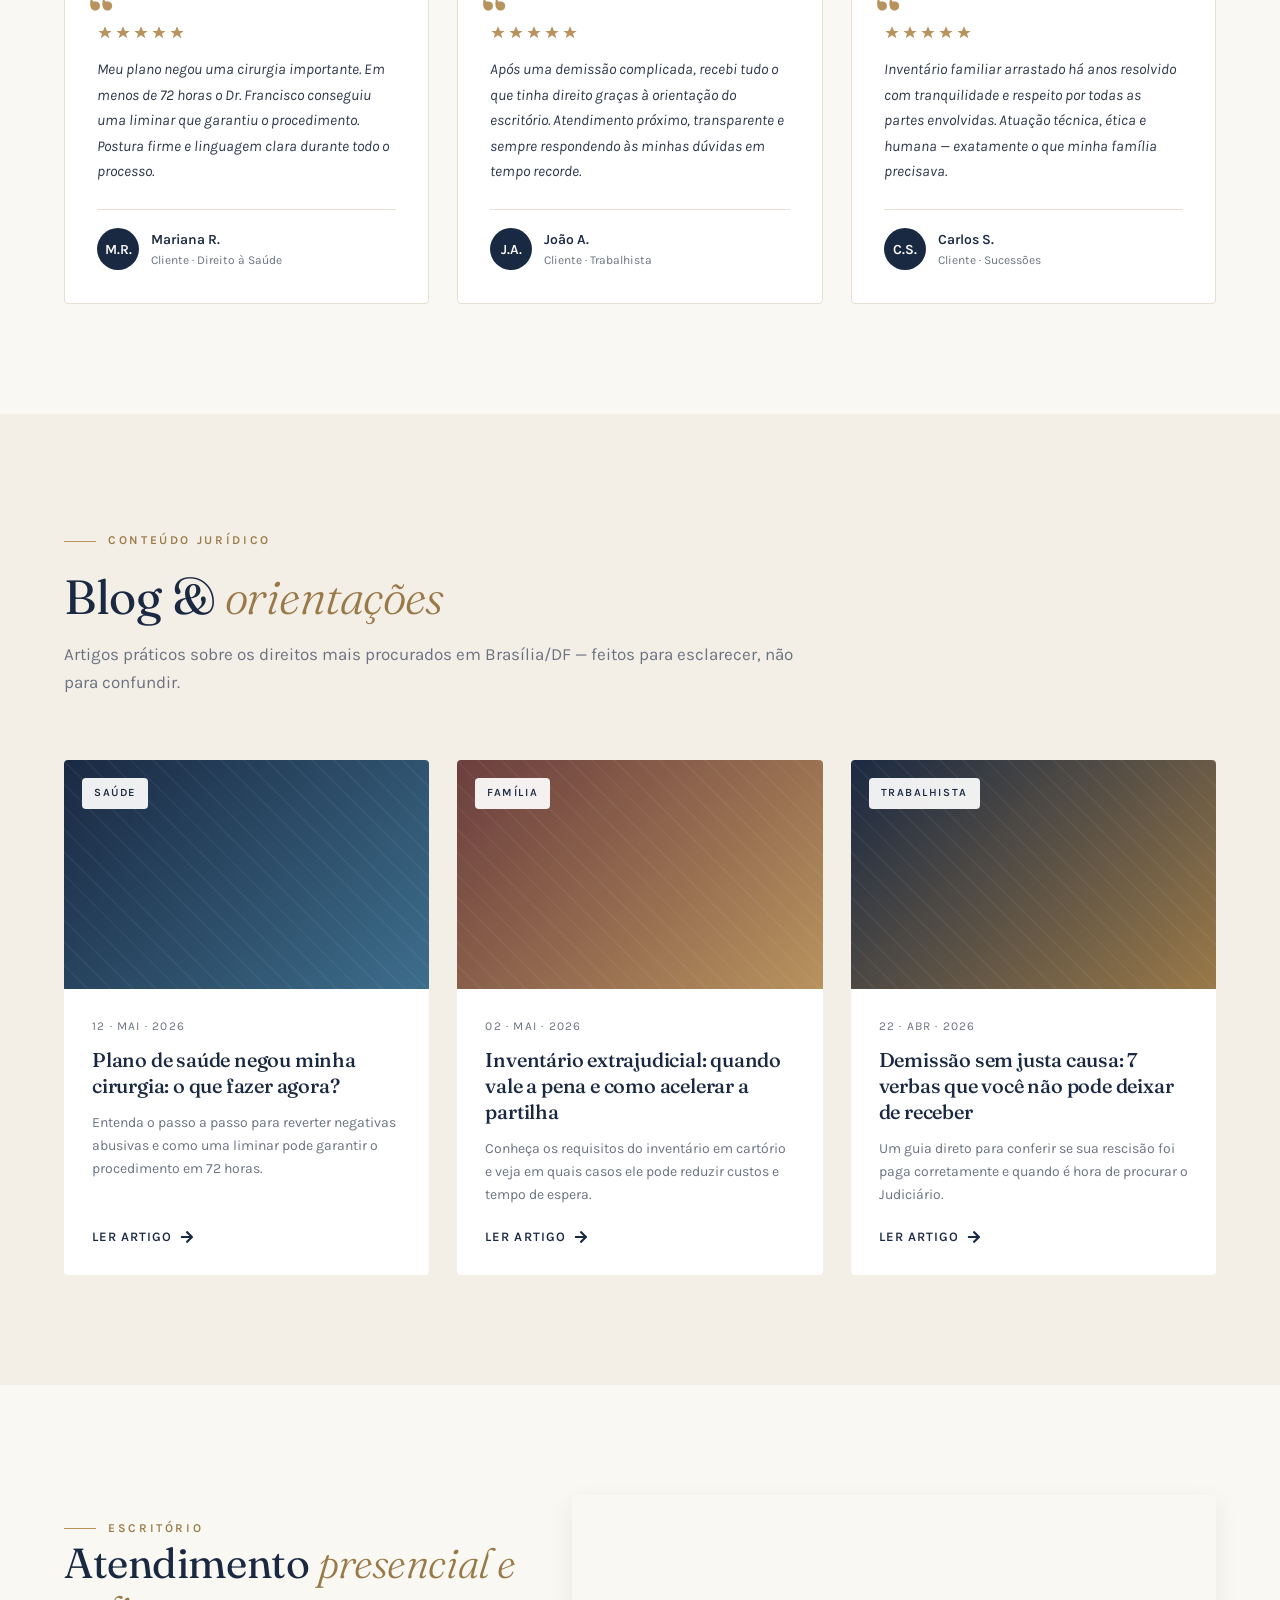
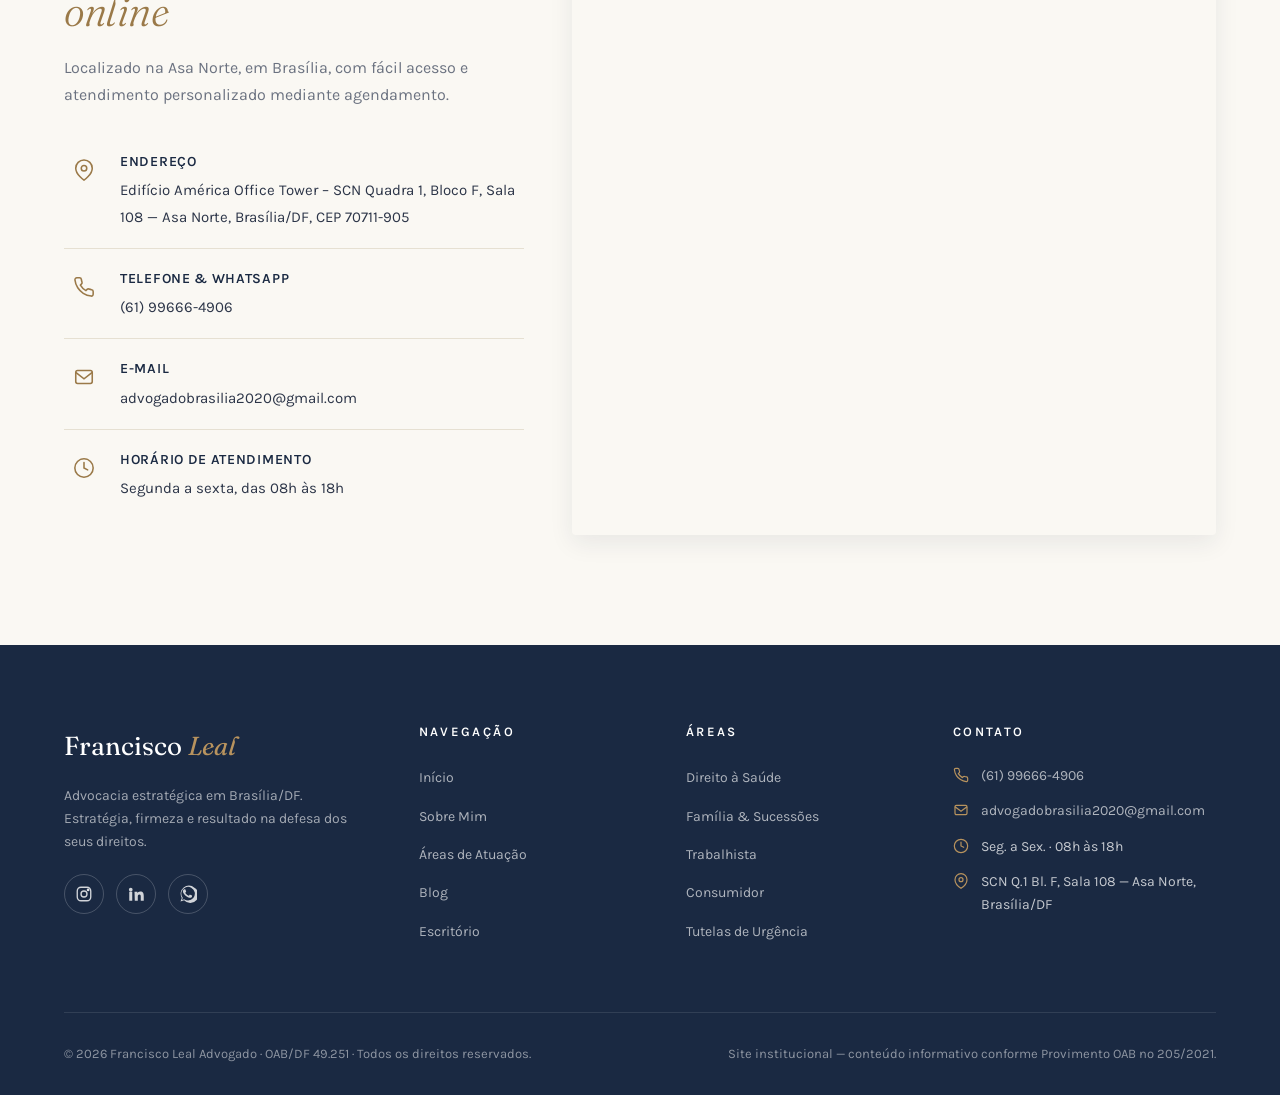
==== commit c0ea9764: "Adiciona foto do Francisco na seção de áreas de atuação Co-Authored-By: Claude Opus 5.5 <noreply@ant" ====
--- a/index.html
+++ b/index.html
@@ -514,6 +514,19 @@
        AREAS (DETAILED)
        ============================================================ */
     .areas-bg { background: var(--color-bg-alt); }
+    .areas-photo {
+      margin: 0 0 48px;
+      border-radius: var(--radius);
+      overflow: hidden;
+      box-shadow: var(--shadow-lg);
+    }
+    .areas-photo img {
+      display: block;
+      width: 100%;
+      aspect-ratio: 16 / 9;
+      object-fit: cover;
+      object-position: center 30%;
+    }
     .areas-list {
       display: grid;
       grid-template-columns: repeat(2, 1fr);
@@ -903,6 +916,7 @@
       .nav-cta .btn-text-desktop { display: none; }
       .cards { grid-template-columns: 1fr; }
       .areas-list { grid-template-columns: 1fr; }
+      .areas-photo img { aspect-ratio: 4 / 3; }
       .metrics-grid { grid-template-columns: repeat(2, 1fr); gap: 24px; }
       .testimonials-grid, .blog-grid, .footer-grid { grid-template-columns: 1fr; }
       .about-credentials { flex-wrap: wrap; gap: 20px; }
@@ -1141,6 +1155,10 @@
       <p>Conheça em detalhe as frentes de trabalho do escritório, sempre com estratégia individualizada para cada caso.</p>
     </div>
 
+    <figure class="areas-photo reveal">
+      <img src="francisco.jpg" alt="Dr. Francisco Leal analisando documentos em seu escritório em Brasília/DF." loading="lazy">
+    </figure>
+
     <div class="areas-list">
       <article class="area-item reveal">
         <div class="area-icon">
